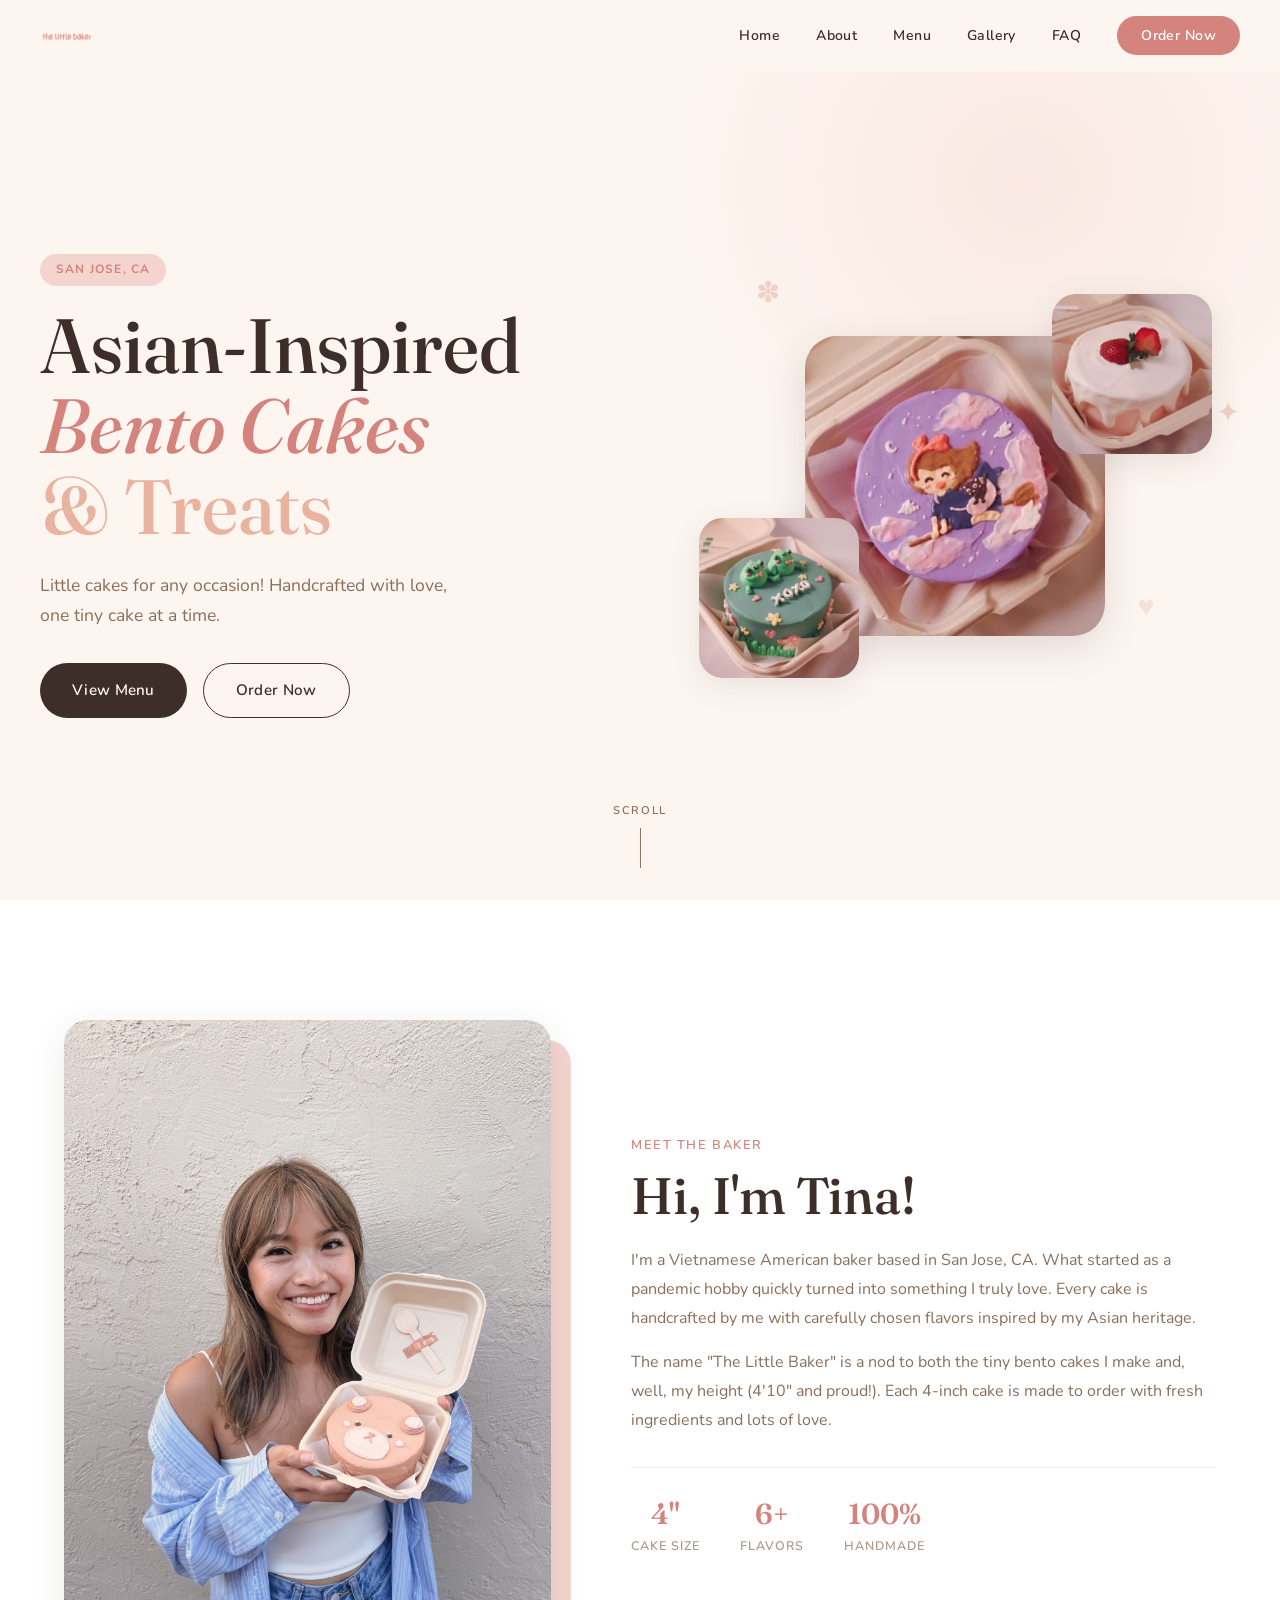
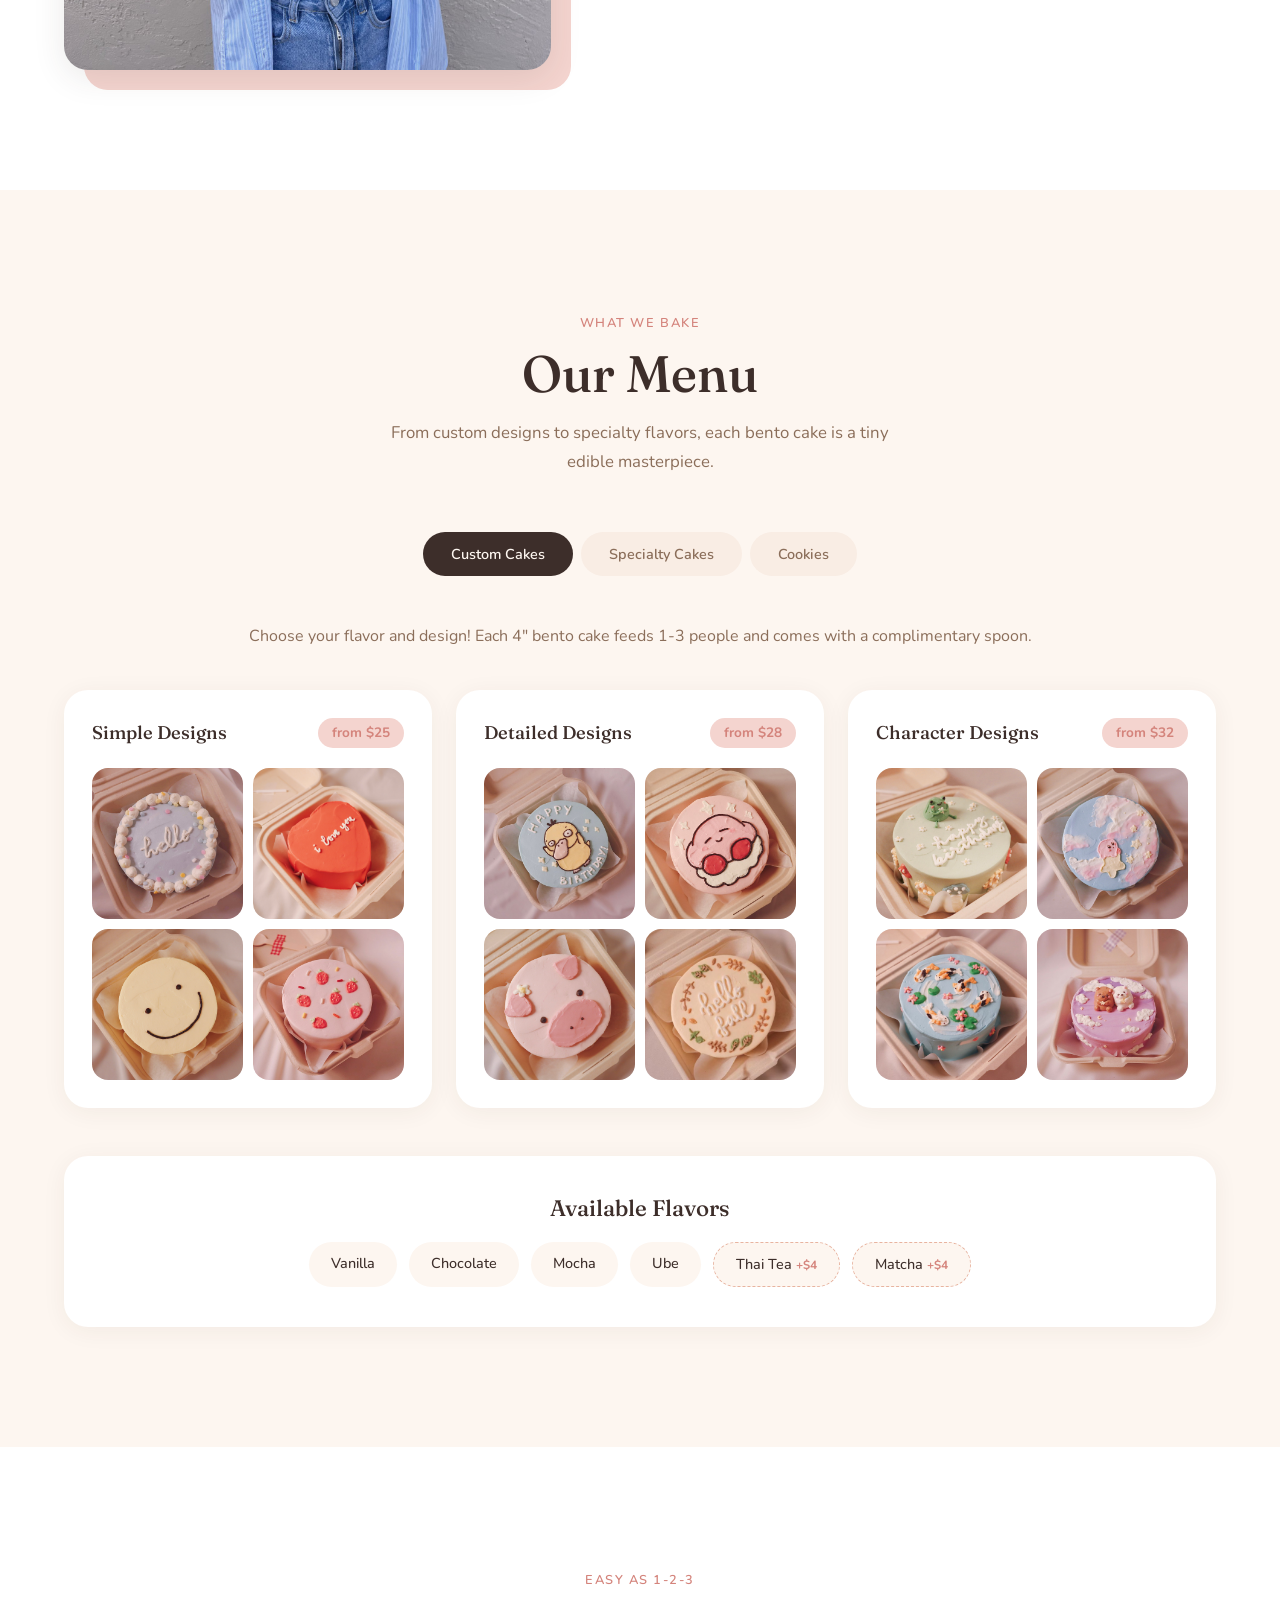
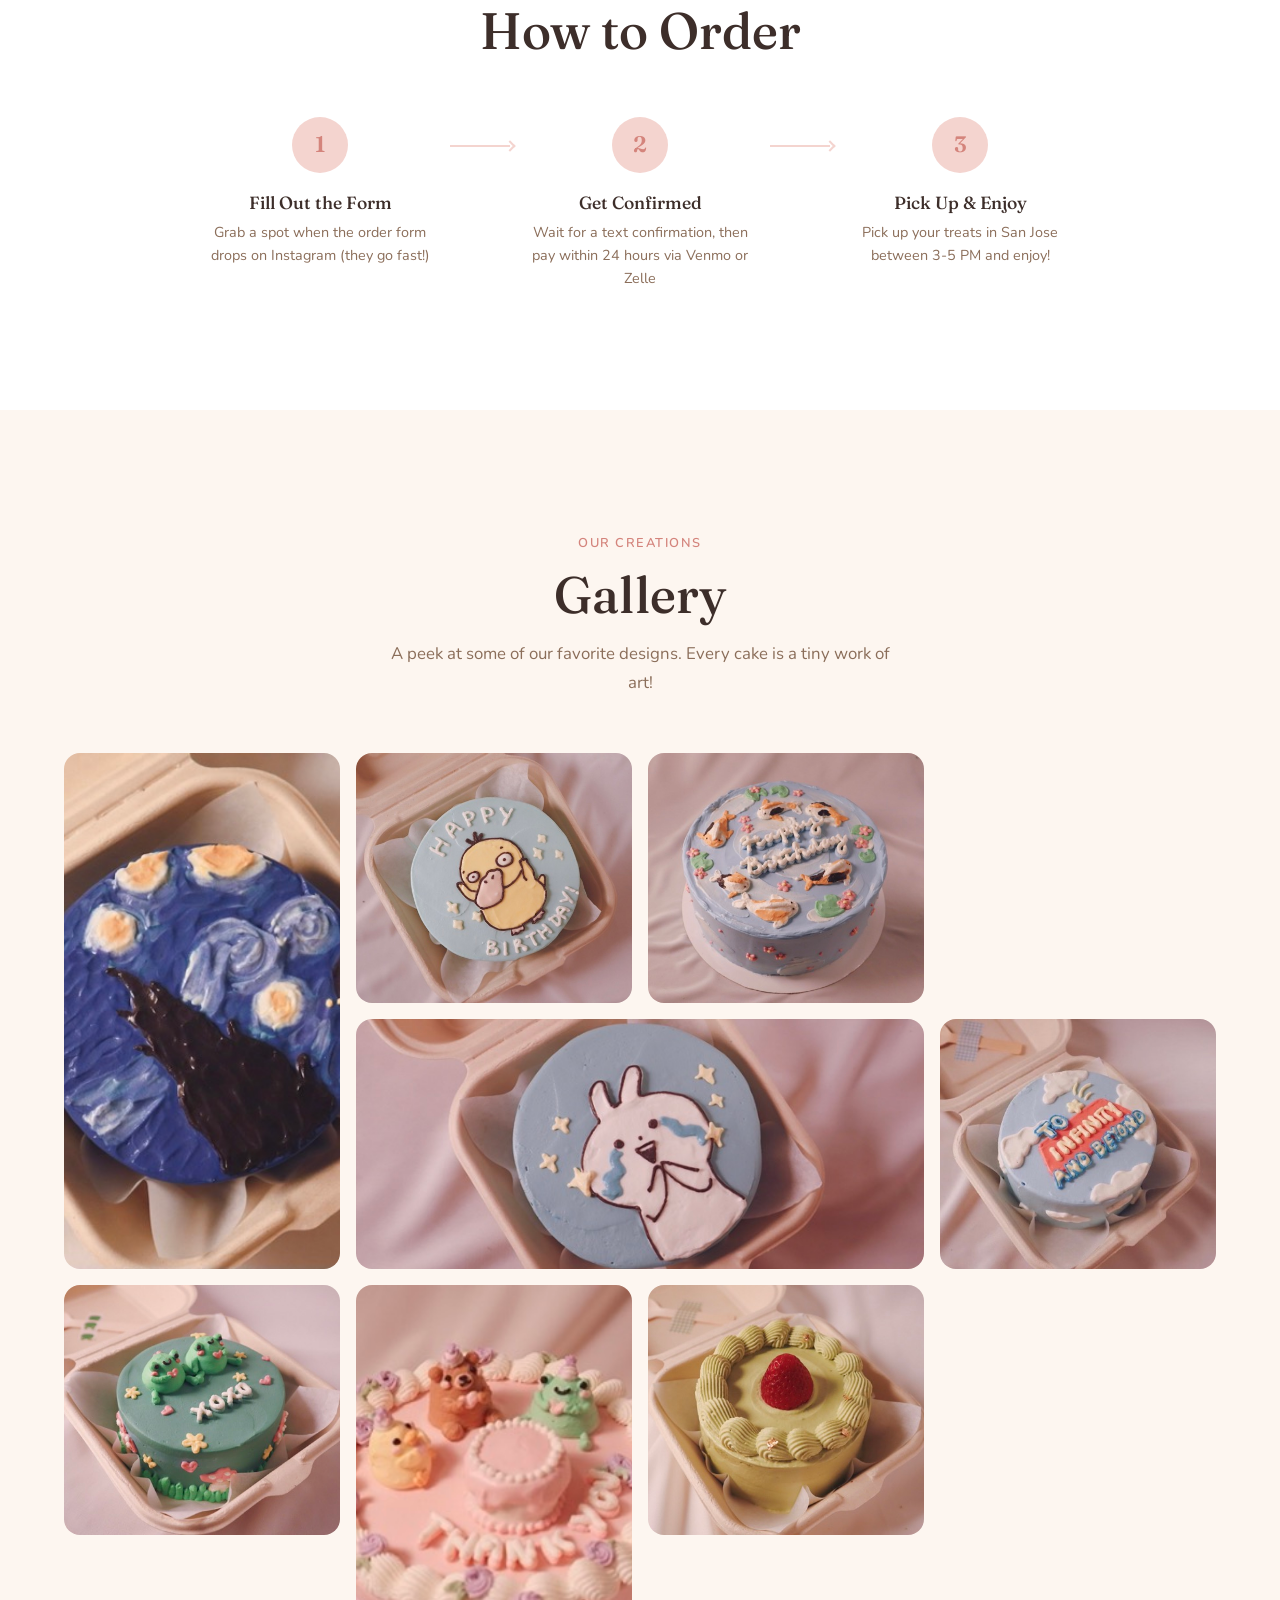
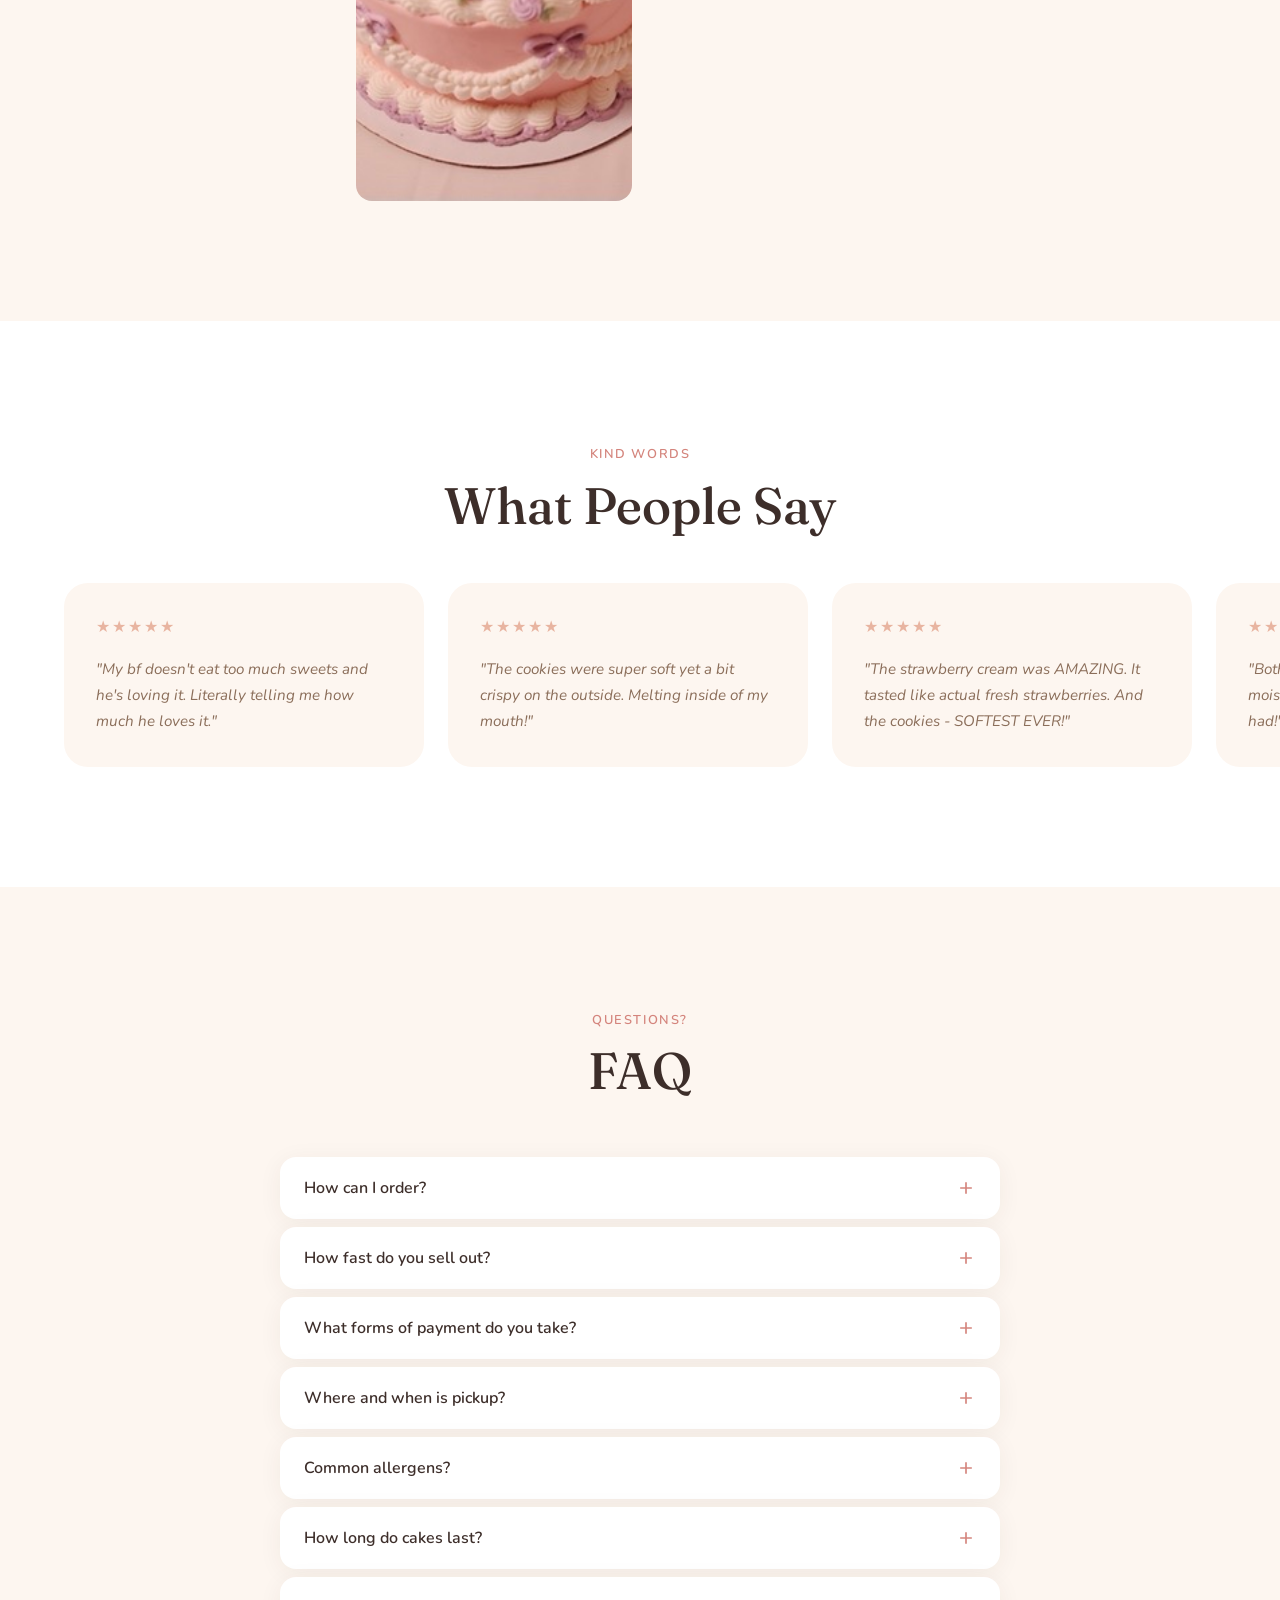
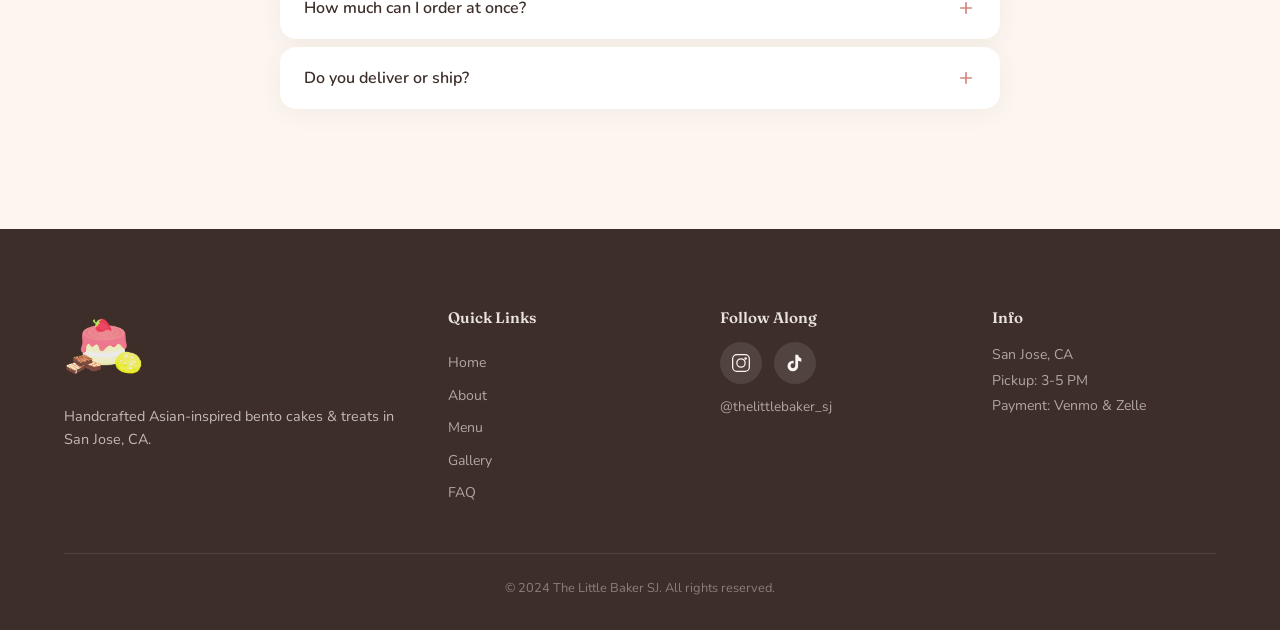
==== index.html @ b2dafca0 "Initial commit: redesigned The Little Baker SJ website Modern, cutesy landing page with Fraunces/Nun" ====
<!DOCTYPE html>
<html lang="en">
<head>
  <meta charset="UTF-8">
  <meta name="viewport" content="width=device-width, initial-scale=1.0">
  <title>The Little Baker SJ | Asian-Inspired Bento Cakes & Treats</title>
  <meta name="description" content="Handcrafted Asian-inspired bento cakes and cookies in San Jose, CA. Custom designs, specialty flavors, and baked goodies made with love.">
  <link rel="icon" type="image/png" href="images/cakeicon.png">
  <link rel="preconnect" href="https://fonts.googleapis.com">
  <link rel="preconnect" href="https://fonts.gstatic.com" crossorigin>
  <link href="https://fonts.googleapis.com/css2?family=Fraunces:ital,opsz,wght@0,9..144,300..900;1,9..144,300..900&family=Nunito:wght@300;400;500;600;700&display=swap" rel="stylesheet">
  <link rel="stylesheet" href="css/style.css">
</head>
<body>

  <!-- Navigation -->
  <nav class="navbar" id="navbar">
    <a href="#" class="nav-logo">
      <img src="images/logo_noSJ.png" alt="The Little Baker" class="logo-img">
    </a>
    <button class="nav-toggle" id="navToggle" aria-label="Toggle menu">
      <span></span>
      <span></span>
      <span></span>
    </button>
    <ul class="nav-links" id="navLinks">
      <li><a href="#home">Home</a></li>
      <li><a href="#about">About</a></li>
      <li><a href="#menu">Menu</a></li>
      <li><a href="#gallery">Gallery</a></li>
      <li><a href="#faq">FAQ</a></li>
      <li><a href="https://www.instagram.com/thelittlebaker_sj/" target="_blank" rel="noopener" class="nav-cta">Order Now</a></li>
    </ul>
  </nav>

  <!-- Hero Section -->
  <section class="hero" id="home">
    <div class="hero-content">
      <div class="hero-text">
        <span class="hero-badge">San Jose, CA</span>
        <h1>
          <span class="hero-line-1">Asian-Inspired</span>
          <span class="hero-line-2">Bento Cakes</span>
          <span class="hero-line-3">& Treats</span>
        </h1>
        <p class="hero-subtitle">Little cakes for any occasion! Handcrafted with love, one tiny cake at a time.</p>
        <div class="hero-actions">
          <a href="#menu" class="btn btn-primary">View Menu</a>
          <a href="https://www.instagram.com/thelittlebaker_sj/" target="_blank" rel="noopener" class="btn btn-outline">Order Now</a>
        </div>
      </div>
      <div class="hero-images">
        <div class="hero-img-main">
          <img src="images/menu/custom/kiki.jpeg" alt="Custom bento cake" loading="eager">
        </div>
        <div class="hero-img-float hero-img-float-1">
          <img src="images/menu/specialty/strawberriesandcream.jpeg" alt="Strawberries and cream cake" loading="eager">
        </div>
        <div class="hero-img-float hero-img-float-2">
          <img src="images/menu/custom/frogs.jpeg" alt="Custom frog cake" loading="eager">
        </div>
        <div class="hero-doodle hero-doodle-1">&#10045;</div>
        <div class="hero-doodle hero-doodle-2">&#9829;</div>
        <div class="hero-doodle hero-doodle-3">&#10022;</div>
      </div>
    </div>
    <div class="hero-scroll-hint">
      <span>scroll</span>
      <div class="scroll-line"></div>
    </div>
  </section>

  <!-- About Section -->
  <section class="about" id="about">
    <div class="container">
      <div class="about-grid">
        <div class="about-image reveal">
          <div class="about-image-frame">
            <img src="images/about_tina.png" alt="Tina, the little baker" loading="lazy">
          </div>
          <div class="about-image-accent"></div>
        </div>
        <div class="about-text reveal">
          <span class="section-tag">Meet the baker</span>
          <h2>Hi, I'm Tina!</h2>
          <p>I'm a Vietnamese American baker based in San Jose, CA. What started as a pandemic hobby quickly turned into something I truly love. Every cake is handcrafted by me with carefully chosen flavors inspired by my Asian heritage.</p>
          <p>The name "The Little Baker" is a nod to both the tiny bento cakes I make and, well, my height (4'10" and proud!). Each 4-inch cake is made to order with fresh ingredients and lots of love.</p>
          <div class="about-stats">
            <div class="stat">
              <span class="stat-number">4"</span>
              <span class="stat-label">Cake Size</span>
            </div>
            <div class="stat">
              <span class="stat-number">6+</span>
              <span class="stat-label">Flavors</span>
            </div>
            <div class="stat">
              <span class="stat-number">100%</span>
              <span class="stat-label">Handmade</span>
            </div>
          </div>
        </div>
      </div>
    </div>
  </section>

  <!-- Menu Section -->
  <section class="menu" id="menu">
    <div class="container">
      <div class="section-header reveal">
        <span class="section-tag">What we bake</span>
        <h2>Our Menu</h2>
        <p class="section-desc">From custom designs to specialty flavors, each bento cake is a tiny edible masterpiece.</p>
      </div>

      <!-- Category Tabs -->
      <div class="menu-tabs reveal">
        <button class="menu-tab active" data-tab="custom">Custom Cakes</button>
        <button class="menu-tab" data-tab="specialty">Specialty Cakes</button>
        <button class="menu-tab" data-tab="cookies">Cookies</button>
      </div>

      <!-- Custom Cakes -->
      <div class="menu-panel active" id="panel-custom">
        <div class="menu-intro reveal">
          <p>Choose your flavor and design! Each 4" bento cake feeds 1-3 people and comes with a complimentary spoon.</p>
        </div>
        <div class="custom-tiers">
          <div class="tier-card reveal">
            <div class="tier-header">
              <span class="tier-name">Simple Designs</span>
              <span class="tier-price">from $25</span>
            </div>
            <div class="tier-images">
              <img src="images/cakes/custom/tier1/sqhello.png" alt="Hello cake" loading="lazy">
              <img src="images/cakes/custom/tier1/sqlove.png" alt="Love cake" loading="lazy">
              <img src="images/cakes/custom/tier1/sqsmiley.png" alt="Smiley cake" loading="lazy">
              <img src="images/cakes/custom/tier1/sqstrawberries.png" alt="Strawberry cake" loading="lazy">
            </div>
          </div>
          <div class="tier-card reveal">
            <div class="tier-header">
              <span class="tier-name">Detailed Designs</span>
              <span class="tier-price">from $28</span>
            </div>
            <div class="tier-images">
              <img src="images/cakes/custom/tier3/sqducky.png" alt="Ducky birthday cake" loading="lazy">
              <img src="images/cakes/custom/tier3/sqkirby.png" alt="Kirby cake" loading="lazy">
              <img src="images/cakes/custom/tier3/sqpig.png" alt="Pig cake" loading="lazy">
              <img src="images/cakes/custom/tier3/sqfall.png" alt="Fall cake" loading="lazy">
            </div>
          </div>
          <div class="tier-card reveal">
            <div class="tier-header">
              <span class="tier-name">Character Designs</span>
              <span class="tier-price">from $32</span>
            </div>
            <div class="tier-images">
              <img src="images/cakes/custom/tier4/sqfrog.png" alt="Frog cake" loading="lazy">
              <img src="images/cakes/custom/tier4/sqkirby.png" alt="Kirby character cake" loading="lazy">
              <img src="images/cakes/custom/tier4/sqfish.png" alt="Fish cake" loading="lazy">
              <img src="images/cakes/custom/tier4/sqbears.png" alt="Bears cake" loading="lazy">
            </div>
          </div>
        </div>
        <div class="flavor-list reveal">
          <h3>Available Flavors</h3>
          <div class="flavors">
            <span class="flavor">Vanilla</span>
            <span class="flavor">Chocolate</span>
            <span class="flavor">Mocha</span>
            <span class="flavor">Ube</span>
            <span class="flavor flavor-premium">Thai Tea <small>+$4</small></span>
            <span class="flavor flavor-premium">Matcha <small>+$4</small></span>
          </div>
        </div>
      </div>

      <!-- Specialty Cakes -->
      <div class="menu-panel" id="panel-specialty">
        <div class="specialty-grid">
          <div class="specialty-card reveal">
            <div class="specialty-img">
              <img src="images/menu/specialty/strawberriesandcream.jpeg" alt="Strawberries and Cream" loading="lazy">
            </div>
            <div class="specialty-info">
              <h3>Strawberries & Cream</h3>
              <p>Vanilla chiffon, strawberry whipped cream frosting, fresh strawberry</p>
              <span class="specialty-price">$28</span>
            </div>
          </div>
          <div class="specialty-card reveal">
            <div class="specialty-img">
              <img src="images/menu/specialty/cookiesandcream.jpeg" alt="Cookies and Cream" loading="lazy">
            </div>
            <div class="specialty-info">
              <h3>Cookies & Cream</h3>
              <p>Chocolate chiffon, Oreo whipped cream frosting</p>
              <span class="specialty-price">$26</span>
            </div>
          </div>
          <div class="specialty-card reveal">
            <div class="specialty-img">
              <img src="images/menu/specialty/thaiteaboba.jpeg" alt="Thai Tea Boba" loading="lazy">
            </div>
            <div class="specialty-info">
              <h3>Thai Tea Boba</h3>
              <p>Thai tea chiffon, thai tea custard cream, brown sugar boba</p>
              <span class="specialty-price">$32</span>
            </div>
          </div>
          <div class="specialty-card reveal">
            <div class="specialty-img">
              <img src="images/menu/specialty/strawberrymatcha.jpeg" alt="Strawberry Matcha" loading="lazy">
            </div>
            <div class="specialty-info">
              <h3>Strawberry Matcha</h3>
              <p>Matcha chiffon, matcha cream, fresh strawberry slices, gold flakes</p>
              <span class="specialty-price">$30</span>
            </div>
          </div>
        </div>
      </div>

      <!-- Cookies -->
      <div class="menu-panel" id="panel-cookies">
        <div class="cookies-grid">
          <div class="cookie-card reveal">
            <div class="cookie-img">
              <img src="images/menu/cookies/matchacookies.jpeg" alt="Matcha White Chocolate Chip Cookies" loading="lazy">
            </div>
            <div class="cookie-info">
              <h3>Matcha White Chocolate Chip</h3>
              <div class="cookie-prices">
                <span>6 for $18</span>
                <span>12 for $34</span>
              </div>
            </div>
          </div>
          <div class="cookie-card reveal">
            <div class="cookie-img">
              <img src="images/menu/cookies/ubecookies.jpeg" alt="Ube Crinkle Cookies" loading="lazy">
            </div>
            <div class="cookie-info">
              <h3>Ube Crinkle</h3>
              <div class="cookie-prices">
                <span>6 for $18</span>
                <span>12 for $34</span>
              </div>
            </div>
          </div>
          <div class="cookie-card reveal">
            <div class="cookie-img">
              <img src="images/menu/cookies/froggycookies.jpeg" alt="Froggy Matcha Cookies" loading="lazy">
            </div>
            <div class="cookie-info">
              <h3>Froggy Matcha White Choc</h3>
              <div class="cookie-prices">
                <span>6 for $22</span>
                <span>12 for $42</span>
              </div>
            </div>
          </div>
        </div>
      </div>
    </div>
  </section>

  <!-- How to Order -->
  <section class="how-to-order">
    <div class="container">
      <div class="section-header reveal">
        <span class="section-tag">Easy as 1-2-3</span>
        <h2>How to Order</h2>
      </div>
      <div class="steps-grid">
        <div class="step reveal">
          <div class="step-number">1</div>
          <h3>Fill Out the Form</h3>
          <p>Grab a spot when the order form drops on Instagram (they go fast!)</p>
        </div>
        <div class="step-connector reveal"></div>
        <div class="step reveal">
          <div class="step-number">2</div>
          <h3>Get Confirmed</h3>
          <p>Wait for a text confirmation, then pay within 24 hours via Venmo or Zelle</p>
        </div>
        <div class="step-connector reveal"></div>
        <div class="step reveal">
          <div class="step-number">3</div>
          <h3>Pick Up & Enjoy</h3>
          <p>Pick up your treats in San Jose between 3-5 PM and enjoy!</p>
        </div>
      </div>
    </div>
  </section>

  <!-- Gallery Section -->
  <section class="gallery" id="gallery">
    <div class="container">
      <div class="section-header reveal">
        <span class="section-tag">Our creations</span>
        <h2>Gallery</h2>
        <p class="section-desc">A peek at some of our favorite designs. Every cake is a tiny work of art!</p>
      </div>
      <div class="gallery-grid">
        <div class="gallery-item gallery-item-tall reveal">
          <img src="images/menu/custom/starrynight.jpeg" alt="Starry Night cake" loading="lazy">
        </div>
        <div class="gallery-item reveal">
          <img src="images/menu/custom/duckybday.jpeg" alt="Ducky birthday cake" loading="lazy">
        </div>
        <div class="gallery-item reveal">
          <img src="images/menu/custom/fishbday.jpeg" alt="Fish birthday cake" loading="lazy">
        </div>
        <div class="gallery-item gallery-item-wide reveal">
          <img src="images/menu/custom/happytears.jpeg" alt="Happy tears cake" loading="lazy">
        </div>
        <div class="gallery-item reveal">
          <img src="images/menu/custom/toystory.jpeg" alt="Toy Story cake" loading="lazy">
        </div>
        <div class="gallery-item reveal">
          <img src="images/menu/custom/frogs.jpeg" alt="Frog cake" loading="lazy">
        </div>
        <div class="gallery-item gallery-item-tall reveal">
          <img src="images/menu/custom/minicake.jpeg" alt="Mini cake" loading="lazy">
        </div>
        <div class="gallery-item reveal">
          <img src="images/menu/specialty/strawberrymatcha.jpeg" alt="Strawberry matcha cake" loading="lazy">
        </div>
      </div>
    </div>
  </section>

  <!-- Reviews Section -->
  <section class="reviews">
    <div class="container">
      <div class="section-header reveal">
        <span class="section-tag">Kind words</span>
        <h2>What People Say</h2>
      </div>
      <div class="reviews-track" id="reviewsTrack">
        <div class="review-card">
          <div class="review-stars">&#9733;&#9733;&#9733;&#9733;&#9733;</div>
          <p>"My bf doesn't eat too much sweets and he's loving it. Literally telling me how much he loves it."</p>
        </div>
        <div class="review-card">
          <div class="review-stars">&#9733;&#9733;&#9733;&#9733;&#9733;</div>
          <p>"The cookies were super soft yet a bit crispy on the outside. Melting inside of my mouth!"</p>
        </div>
        <div class="review-card">
          <div class="review-stars">&#9733;&#9733;&#9733;&#9733;&#9733;</div>
          <p>"The strawberry cream was AMAZING. It tasted like actual fresh strawberries. And the cookies - SOFTEST EVER!"</p>
        </div>
        <div class="review-card">
          <div class="review-stars">&#9733;&#9733;&#9733;&#9733;&#9733;</div>
          <p>"Both cakes were absolute perfection! So moist and delicious! Best carrot cake I've had!"</p>
        </div>
        <div class="review-card">
          <div class="review-stars">&#9733;&#9733;&#9733;&#9733;&#9733;</div>
          <p>"Sooo good! I usually don't like cake but this is one of the best cakes we've tasted!"</p>
        </div>
      </div>
    </div>
  </section>

  <!-- FAQ Section -->
  <section class="faq" id="faq">
    <div class="container">
      <div class="section-header reveal">
        <span class="section-tag">Questions?</span>
        <h2>FAQ</h2>
      </div>
      <div class="faq-grid">
        <div class="faq-item reveal">
          <button class="faq-question" aria-expanded="false">
            <span>How can I order?</span>
            <svg class="faq-icon" viewBox="0 0 24 24" fill="none" stroke="currentColor" stroke-width="2"><line x1="12" y1="5" x2="12" y2="19"/><line x1="5" y1="12" x2="19" y2="12"/></svg>
          </button>
          <div class="faq-answer">
            <p>Order forms are released on my Instagram bio every 2 weeks! For big orders (5+ bento cakes, 6" or 9" cakes), DM me on Instagram.</p>
          </div>
        </div>
        <div class="faq-item reveal">
          <button class="faq-question" aria-expanded="false">
            <span>How fast do you sell out?</span>
            <svg class="faq-icon" viewBox="0 0 24 24" fill="none" stroke="currentColor" stroke-width="2"><line x1="12" y1="5" x2="12" y2="19"/><line x1="5" y1="12" x2="19" y2="12"/></svg>
          </button>
          <div class="faq-answer">
            <p>Usually within 5 minutes or less! Demand is high, so set your reminders.</p>
          </div>
        </div>
        <div class="faq-item reveal">
          <button class="faq-question" aria-expanded="false">
            <span>What forms of payment do you take?</span>
            <svg class="faq-icon" viewBox="0 0 24 24" fill="none" stroke="currentColor" stroke-width="2"><line x1="12" y1="5" x2="12" y2="19"/><line x1="5" y1="12" x2="19" y2="12"/></svg>
          </button>
          <div class="faq-answer">
            <p>Venmo and Zelle are accepted. Payment must be made within 24 hours of receiving your invoice.</p>
          </div>
        </div>
        <div class="faq-item reveal">
          <button class="faq-question" aria-expanded="false">
            <span>Where and when is pickup?</span>
            <svg class="faq-icon" viewBox="0 0 24 24" fill="none" stroke="currentColor" stroke-width="2"><line x1="12" y1="5" x2="12" y2="19"/><line x1="5" y1="12" x2="19" y2="12"/></svg>
          </button>
          <div class="faq-answer">
            <p>San Jose, CA between 3-5 PM. Late fee is $10 per 20 minutes, but you can change your pickup time if you ask at least 2 hours ahead!</p>
          </div>
        </div>
        <div class="faq-item reveal">
          <button class="faq-question" aria-expanded="false">
            <span>Common allergens?</span>
            <svg class="faq-icon" viewBox="0 0 24 24" fill="none" stroke="currentColor" stroke-width="2"><line x1="12" y1="5" x2="12" y2="19"/><line x1="5" y1="12" x2="19" y2="12"/></svg>
          </button>
          <div class="faq-answer">
            <p>Wheat, dairy, and eggs. No nuts!</p>
          </div>
        </div>
        <div class="faq-item reveal">
          <button class="faq-question" aria-expanded="false">
            <span>How long do cakes last?</span>
            <svg class="faq-icon" viewBox="0 0 24 24" fill="none" stroke="currentColor" stroke-width="2"><line x1="12" y1="5" x2="12" y2="19"/><line x1="5" y1="12" x2="19" y2="12"/></svg>
          </button>
          <div class="faq-answer">
            <p>Up to 5 days stored in original packaging in the fridge.</p>
          </div>
        </div>
        <div class="faq-item reveal">
          <button class="faq-question" aria-expanded="false">
            <span>How much can I order at once?</span>
            <svg class="faq-icon" viewBox="0 0 24 24" fill="none" stroke="currentColor" stroke-width="2"><line x1="12" y1="5" x2="12" y2="19"/><line x1="5" y1="12" x2="19" y2="12"/></svg>
          </button>
          <div class="faq-answer">
            <p>2 bento cakes and 12 cookies per order form. For bigger orders, DM on Instagram 3-4 weeks in advance.</p>
          </div>
        </div>
        <div class="faq-item reveal">
          <button class="faq-question" aria-expanded="false">
            <span>Do you deliver or ship?</span>
            <svg class="faq-icon" viewBox="0 0 24 24" fill="none" stroke="currentColor" stroke-width="2"><line x1="12" y1="5" x2="12" y2="19"/><line x1="5" y1="12" x2="19" y2="12"/></svg>
          </button>
          <div class="faq-answer">
            <p>Pickup only for now! The cakes are too delicate to ship, but delivery is a future goal.</p>
          </div>
        </div>
      </div>
    </div>
  </section>

  <!-- Footer -->
  <footer class="footer">
    <div class="container">
      <div class="footer-grid">
        <div class="footer-brand">
          <img src="images/logo2.png" alt="The Little Baker SJ" class="footer-logo">
          <p>Handcrafted Asian-inspired bento cakes & treats in San Jose, CA.</p>
        </div>
        <div class="footer-links">
          <h4>Quick Links</h4>
          <a href="#home">Home</a>
          <a href="#about">About</a>
          <a href="#menu">Menu</a>
          <a href="#gallery">Gallery</a>
          <a href="#faq">FAQ</a>
        </div>
        <div class="footer-social">
          <h4>Follow Along</h4>
          <div class="social-links">
            <a href="https://www.instagram.com/thelittlebaker_sj/" target="_blank" rel="noopener" aria-label="Instagram">
              <svg viewBox="0 0 24 24" fill="none" stroke="currentColor" stroke-width="1.5" stroke-linecap="round" stroke-linejoin="round"><rect x="2" y="2" width="20" height="20" rx="5"/><circle cx="12" cy="12" r="5"/><circle cx="17.5" cy="6.5" r="1.5" fill="currentColor" stroke="none"/></svg>
            </a>
            <a href="https://www.tiktok.com/@thelittlebaker_sj" target="_blank" rel="noopener" aria-label="TikTok">
              <svg viewBox="0 0 24 24" fill="currentColor"><path d="M19.59 6.69a4.83 4.83 0 0 1-3.77-4.25V2h-3.45v13.67a2.89 2.89 0 0 1-2.88 2.5 2.89 2.89 0 0 1 0-5.78 2.92 2.92 0 0 1 .88.13V9.4a6.84 6.84 0 0 0-1-.05A6.33 6.33 0 0 0 3 15.57 6.33 6.33 0 0 0 9.37 22a6.33 6.33 0 0 0 6.37-6.22V9.4a8.16 8.16 0 0 0 3.85.96V7.04a4.85 4.85 0 0 1-.59-.05l.59-.3z"/></svg>
            </a>
          </div>
          <p class="footer-handle">@thelittlebaker_sj</p>
        </div>
        <div class="footer-info">
          <h4>Info</h4>
          <p>San Jose, CA</p>
          <p>Pickup: 3-5 PM</p>
          <p>Payment: Venmo & Zelle</p>
        </div>
      </div>
      <div class="footer-bottom">
        <p>&copy; 2024 The Little Baker SJ. All rights reserved.</p>
      </div>
    </div>
  </footer>

  <script src="js/main.js"></script>
</body>
</html>
---- css/style.css ----
/* ============================================
   THE LITTLE BAKER SJ — Soft Patisserie Theme
   ============================================ */

:root {
  --cream: #FDF6F0;
  --cream-dark: #F9EDE4;
  --rose: #D4847C;
  --rose-light: #F4D4CF;
  --rose-hover: #C06E66;
  --peach: #E8B4A0;
  --brown: #8B6E5A;
  --brown-dark: #3D2E2A;
  --coral: #E07B6B;
  --sage: #A8B5A0;
  --lavender: #C4B1D4;
  --white: #FFFFFF;

  --font-display: 'Fraunces', serif;
  --font-body: 'Nunito', sans-serif;

  --nav-height: 72px;
  --radius-sm: 8px;
  --radius-md: 16px;
  --radius-lg: 24px;
  --radius-xl: 32px;
  --radius-round: 50%;

  --shadow-soft: 0 4px 24px rgba(61, 46, 42, 0.06);
  --shadow-medium: 0 8px 32px rgba(61, 46, 42, 0.1);
  --shadow-lift: 0 12px 40px rgba(61, 46, 42, 0.14);

  --ease-out: cubic-bezier(0.22, 1, 0.36, 1);
  --ease-bounce: cubic-bezier(0.34, 1.56, 0.64, 1);
}

/* ---- Reset & Base ---- */
*,
*::before,
*::after {
  margin: 0;
  padding: 0;
  box-sizing: border-box;
}

html {
  scroll-behavior: smooth;
  scroll-padding-top: var(--nav-height);
}

body {
  font-family: var(--font-body);
  font-weight: 400;
  color: var(--brown-dark);
  background-color: var(--cream);
  line-height: 1.6;
  overflow-x: hidden;
  -webkit-font-smoothing: antialiased;
}

img {
  max-width: 100%;
  height: auto;
  display: block;
}

a {
  text-decoration: none;
  color: inherit;
}

button {
  border: none;
  background: none;
  cursor: pointer;
  font-family: inherit;
  color: inherit;
}

.container {
  max-width: 1200px;
  margin: 0 auto;
  padding: 0 24px;
}

/* ---- Typography ---- */
h1, h2, h3, h4 {
  font-family: var(--font-display);
  font-weight: 500;
  line-height: 1.15;
}

h2 {
  font-size: clamp(2rem, 5vw, 3.2rem);
  color: var(--brown-dark);
  margin-bottom: 0.3em;
}

h3 {
  font-size: clamp(1.1rem, 2.5vw, 1.4rem);
}

.section-tag {
  display: inline-block;
  font-family: var(--font-body);
  font-size: 0.8rem;
  font-weight: 600;
  text-transform: uppercase;
  letter-spacing: 0.12em;
  color: var(--rose);
  margin-bottom: 12px;
}

.section-header {
  text-align: center;
  margin-bottom: 56px;
}

.section-desc {
  font-size: 1.05rem;
  color: var(--brown);
  max-width: 500px;
  margin: 8px auto 0;
  line-height: 1.7;
}

/* ---- Reveal Animations ---- */
.reveal {
  opacity: 0;
  transform: translateY(30px);
  transition: opacity 0.7s var(--ease-out), transform 0.7s var(--ease-out);
}

.reveal.visible {
  opacity: 1;
  transform: translateY(0);
}

/* ---- Buttons ---- */
.btn {
  display: inline-flex;
  align-items: center;
  justify-content: center;
  padding: 14px 32px;
  border-radius: 100px;
  font-family: var(--font-body);
  font-weight: 600;
  font-size: 0.95rem;
  letter-spacing: 0.02em;
  transition: all 0.35s var(--ease-out);
  position: relative;
  overflow: hidden;
}

.btn-primary {
  background: var(--brown-dark);
  color: var(--cream);
}

.btn-primary:hover {
  background: var(--rose);
  transform: translateY(-2px);
  box-shadow: var(--shadow-medium);
}

.btn-outline {
  background: transparent;
  color: var(--brown-dark);
  border: 1.5px solid var(--brown-dark);
}

.btn-outline:hover {
  background: var(--brown-dark);
  color: var(--cream);
  transform: translateY(-2px);
  box-shadow: var(--shadow-medium);
}

/* ============================================
   NAVBAR
   ============================================ */
.navbar {
  position: fixed;
  top: 0;
  left: 0;
  right: 0;
  height: var(--nav-height);
  display: flex;
  align-items: center;
  justify-content: space-between;
  padding: 0 40px;
  z-index: 1000;
  background: rgba(253, 246, 240, 0.85);
  backdrop-filter: blur(16px);
  -webkit-backdrop-filter: blur(16px);
  transition: box-shadow 0.3s ease, background 0.3s ease;
}

.navbar.scrolled {
  box-shadow: 0 1px 12px rgba(61, 46, 42, 0.08);
}

.nav-logo {
  display: flex;
  align-items: center;
}

.logo-img {
  height: 40px;
  width: auto;
}

.nav-links {
  display: flex;
  align-items: center;
  gap: 36px;
  list-style: none;
}

.nav-links a {
  font-size: 0.88rem;
  font-weight: 600;
  letter-spacing: 0.03em;
  color: var(--brown-dark);
  position: relative;
  transition: color 0.3s ease;
}

.nav-links a:not(.nav-cta)::after {
  content: '';
  position: absolute;
  bottom: -4px;
  left: 0;
  width: 0;
  height: 2px;
  background: var(--rose);
  border-radius: 2px;
  transition: width 0.3s var(--ease-out);
}

.nav-links a:not(.nav-cta):hover::after {
  width: 100%;
}

.nav-links a:hover {
  color: var(--rose);
}

.nav-cta {
  background: var(--rose);
  color: var(--white) !important;
  padding: 10px 24px;
  border-radius: 100px;
  font-size: 0.85rem;
  transition: background 0.3s ease, transform 0.3s ease !important;
}

.nav-cta::after {
  display: none !important;
}

.nav-cta:hover {
  background: var(--rose-hover) !important;
  color: var(--white) !important;
  transform: translateY(-1px);
}

/* Mobile Toggle */
.nav-toggle {
  display: none;
  flex-direction: column;
  gap: 5px;
  padding: 8px;
  z-index: 1001;
}

.nav-toggle span {
  width: 24px;
  height: 2px;
  background: var(--brown-dark);
  border-radius: 2px;
  transition: all 0.3s ease;
}

.nav-toggle.active span:nth-child(1) {
  transform: rotate(45deg) translate(5px, 5px);
}

.nav-toggle.active span:nth-child(2) {
  opacity: 0;
}

.nav-toggle.active span:nth-child(3) {
  transform: rotate(-45deg) translate(5px, -5px);
}

/* ============================================
   HERO
   ============================================ */
.hero {
  min-height: 100vh;
  display: flex;
  flex-direction: column;
  justify-content: center;
  padding: calc(var(--nav-height) + 40px) 40px 40px;
  position: relative;
  overflow: hidden;
}

.hero::before {
  content: '';
  position: absolute;
  top: -20%;
  right: -10%;
  width: 60%;
  height: 80%;
  background: radial-gradient(ellipse, var(--rose-light) 0%, transparent 70%);
  opacity: 0.4;
  pointer-events: none;
}

.hero-content {
  max-width: 1200px;
  margin: 0 auto;
  width: 100%;
  display: grid;
  grid-template-columns: 1fr 1fr;
  gap: 60px;
  align-items: center;
}

.hero-badge {
  display: inline-block;
  background: var(--rose-light);
  color: var(--rose);
  font-size: 0.75rem;
  font-weight: 700;
  letter-spacing: 0.1em;
  text-transform: uppercase;
  padding: 6px 16px;
  border-radius: 100px;
  margin-bottom: 20px;
  animation: fadeSlideUp 0.6s var(--ease-out) 0.2s both;
}

h1 {
  font-size: clamp(2.8rem, 6vw, 4.8rem);
  line-height: 1.05;
  margin-bottom: 24px;
}

.hero-line-1 {
  display: block;
  color: var(--brown-dark);
  animation: fadeSlideUp 0.7s var(--ease-out) 0.3s both;
}

.hero-line-2 {
  display: block;
  color: var(--rose);
  font-style: italic;
  animation: fadeSlideUp 0.7s var(--ease-out) 0.45s both;
}

.hero-line-3 {
  display: block;
  color: var(--peach);
  animation: fadeSlideUp 0.7s var(--ease-out) 0.6s both;
}

.hero-subtitle {
  font-size: 1.1rem;
  color: var(--brown);
  max-width: 420px;
  line-height: 1.7;
  margin-bottom: 32px;
  animation: fadeSlideUp 0.7s var(--ease-out) 0.7s both;
}

.hero-actions {
  display: flex;
  gap: 16px;
  animation: fadeSlideUp 0.7s var(--ease-out) 0.85s both;
}

/* Hero Images */
.hero-images {
  position: relative;
  height: 480px;
  animation: fadeIn 1s var(--ease-out) 0.5s both;
}

.hero-img-main {
  position: absolute;
  top: 50%;
  left: 50%;
  transform: translate(-50%, -50%);
  width: 300px;
  height: 300px;
  border-radius: var(--radius-xl);
  overflow: hidden;
  box-shadow: var(--shadow-lift);
  z-index: 2;
}

.hero-img-main img {
  width: 100%;
  height: 100%;
  object-fit: cover;
}

.hero-img-float {
  position: absolute;
  width: 160px;
  height: 160px;
  border-radius: var(--radius-lg);
  overflow: hidden;
  box-shadow: var(--shadow-medium);
  z-index: 3;
}

.hero-img-float img {
  width: 100%;
  height: 100%;
  object-fit: cover;
}

.hero-img-float-1 {
  top: 10%;
  right: 5%;
  animation: float 6s ease-in-out infinite;
}

.hero-img-float-2 {
  bottom: 10%;
  left: 5%;
  animation: float 6s ease-in-out 1.5s infinite;
}

.hero-doodle {
  position: absolute;
  font-size: 1.8rem;
  opacity: 0.3;
  color: var(--rose);
  z-index: 1;
  pointer-events: none;
}

.hero-doodle-1 {
  top: 5%;
  left: 15%;
  animation: spin 12s linear infinite;
}

.hero-doodle-2 {
  bottom: 20%;
  right: 15%;
  animation: float 4s ease-in-out infinite;
  color: var(--peach);
}

.hero-doodle-3 {
  top: 30%;
  right: 0;
  animation: spin 8s linear infinite reverse;
}

.hero-scroll-hint {
  position: absolute;
  bottom: 32px;
  left: 50%;
  transform: translateX(-50%);
  display: flex;
  flex-direction: column;
  align-items: center;
  gap: 8px;
  opacity: 0.5;
  animation: fadeIn 1s var(--ease-out) 1.5s both;
}

.hero-scroll-hint span {
  font-size: 0.7rem;
  font-weight: 600;
  letter-spacing: 0.15em;
  text-transform: uppercase;
  color: var(--brown);
}

.scroll-line {
  width: 1px;
  height: 40px;
  background: var(--brown);
  animation: scrollPulse 2s ease-in-out infinite;
  transform-origin: top;
}

/* ============================================
   ABOUT
   ============================================ */
.about {
  padding: 120px 0;
  background: var(--white);
}

.about-grid {
  display: grid;
  grid-template-columns: 1fr 1.2fr;
  gap: 80px;
  align-items: center;
}

.about-image {
  position: relative;
}

.about-image-frame {
  border-radius: var(--radius-lg);
  overflow: hidden;
  position: relative;
  z-index: 2;
  box-shadow: var(--shadow-medium);
}

.about-image-frame img {
  width: 100%;
  height: auto;
  display: block;
}

.about-image-accent {
  position: absolute;
  top: 20px;
  left: 20px;
  right: -20px;
  bottom: -20px;
  background: var(--rose-light);
  border-radius: var(--radius-lg);
  z-index: 1;
}

.about-text h2 {
  margin-bottom: 20px;
}

.about-text p {
  font-size: 1rem;
  color: var(--brown);
  margin-bottom: 16px;
  line-height: 1.8;
}

.about-stats {
  display: flex;
  gap: 40px;
  margin-top: 32px;
  padding-top: 32px;
  border-top: 1px solid var(--cream-dark);
}

.stat {
  text-align: center;
}

.stat-number {
  display: block;
  font-family: var(--font-display);
  font-size: 1.8rem;
  font-weight: 600;
  color: var(--rose);
  line-height: 1;
  margin-bottom: 4px;
}

.stat-label {
  font-size: 0.78rem;
  font-weight: 600;
  text-transform: uppercase;
  letter-spacing: 0.08em;
  color: var(--brown);
  opacity: 0.7;
}

/* ============================================
   MENU
   ============================================ */
.menu {
  padding: 120px 0;
}

.menu-tabs {
  display: flex;
  justify-content: center;
  gap: 8px;
  margin-bottom: 48px;
}

.menu-tab {
  padding: 12px 28px;
  border-radius: 100px;
  font-size: 0.9rem;
  font-weight: 600;
  color: var(--brown);
  background: var(--cream-dark);
  transition: all 0.3s var(--ease-out);
}

.menu-tab:hover {
  background: var(--rose-light);
  color: var(--rose);
}

.menu-tab.active {
  background: var(--brown-dark);
  color: var(--cream);
}

.menu-panel {
  display: none;
}

.menu-panel.active {
  display: block;
  animation: fadeIn 0.4s var(--ease-out);
}

/* Custom Tiers */
.menu-intro {
  text-align: center;
  margin-bottom: 40px;
}

.menu-intro p {
  color: var(--brown);
  font-size: 1rem;
}

.custom-tiers {
  display: grid;
  grid-template-columns: repeat(3, 1fr);
  gap: 24px;
  margin-bottom: 48px;
}

.tier-card {
  background: var(--white);
  border-radius: var(--radius-lg);
  padding: 28px;
  box-shadow: var(--shadow-soft);
  transition: transform 0.35s var(--ease-out), box-shadow 0.35s var(--ease-out);
}

.tier-card:hover {
  transform: translateY(-4px);
  box-shadow: var(--shadow-lift);
}

.tier-header {
  display: flex;
  justify-content: space-between;
  align-items: center;
  margin-bottom: 20px;
}

.tier-name {
  font-family: var(--font-display);
  font-size: 1.15rem;
  font-weight: 500;
}

.tier-price {
  font-size: 0.85rem;
  font-weight: 700;
  color: var(--rose);
  background: var(--rose-light);
  padding: 4px 14px;
  border-radius: 100px;
}

.tier-images {
  display: grid;
  grid-template-columns: 1fr 1fr;
  gap: 10px;
}

.tier-images img {
  width: 100%;
  aspect-ratio: 1;
  object-fit: cover;
  border-radius: var(--radius-md);
  transition: transform 0.3s var(--ease-out);
}

.tier-images img:hover {
  transform: scale(1.05);
}

/* Flavors */
.flavor-list {
  text-align: center;
  padding: 40px;
  background: var(--white);
  border-radius: var(--radius-lg);
  box-shadow: var(--shadow-soft);
}

.flavor-list h3 {
  font-family: var(--font-display);
  margin-bottom: 20px;
  color: var(--brown-dark);
}

.flavors {
  display: flex;
  flex-wrap: wrap;
  justify-content: center;
  gap: 12px;
}

.flavor {
  background: var(--cream);
  padding: 10px 22px;
  border-radius: 100px;
  font-size: 0.9rem;
  font-weight: 500;
  color: var(--brown-dark);
  transition: all 0.3s ease;
}

.flavor:hover {
  background: var(--rose-light);
  color: var(--rose);
}

.flavor-premium {
  border: 1.5px dashed var(--peach);
}

.flavor-premium small {
  color: var(--rose);
  font-weight: 700;
}

/* Specialty Cakes */
.specialty-grid {
  display: grid;
  grid-template-columns: repeat(2, 1fr);
  gap: 24px;
}

.specialty-card {
  display: flex;
  background: var(--white);
  border-radius: var(--radius-lg);
  overflow: hidden;
  box-shadow: var(--shadow-soft);
  transition: transform 0.35s var(--ease-out), box-shadow 0.35s var(--ease-out);
}

.specialty-card:hover {
  transform: translateY(-4px);
  box-shadow: var(--shadow-lift);
}

.specialty-img {
  width: 45%;
  min-height: 200px;
  flex-shrink: 0;
}

.specialty-img img {
  width: 100%;
  height: 100%;
  object-fit: cover;
}

.specialty-info {
  padding: 28px;
  display: flex;
  flex-direction: column;
  justify-content: center;
}

.specialty-info h3 {
  margin-bottom: 8px;
  color: var(--brown-dark);
}

.specialty-info p {
  font-size: 0.88rem;
  color: var(--brown);
  line-height: 1.6;
  margin-bottom: 12px;
}

.specialty-price {
  font-family: var(--font-display);
  font-size: 1.3rem;
  font-weight: 600;
  color: var(--rose);
}

/* Cookies */
.cookies-grid {
  display: grid;
  grid-template-columns: repeat(3, 1fr);
  gap: 24px;
}

.cookie-card {
  background: var(--white);
  border-radius: var(--radius-lg);
  overflow: hidden;
  box-shadow: var(--shadow-soft);
  transition: transform 0.35s var(--ease-out), box-shadow 0.35s var(--ease-out);
}

.cookie-card:hover {
  transform: translateY(-4px);
  box-shadow: var(--shadow-lift);
}

.cookie-img {
  aspect-ratio: 4/3;
  overflow: hidden;
}

.cookie-img img {
  width: 100%;
  height: 100%;
  object-fit: cover;
  transition: transform 0.5s var(--ease-out);
}

.cookie-card:hover .cookie-img img {
  transform: scale(1.06);
}

.cookie-info {
  padding: 24px;
}

.cookie-info h3 {
  margin-bottom: 12px;
  font-size: 1.1rem;
}

.cookie-prices {
  display: flex;
  gap: 16px;
}

.cookie-prices span {
  font-size: 0.85rem;
  font-weight: 600;
  color: var(--rose);
  background: var(--rose-light);
  padding: 6px 14px;
  border-radius: 100px;
}

/* ============================================
   HOW TO ORDER
   ============================================ */
.how-to-order {
  padding: 120px 0;
  background: var(--white);
}

.steps-grid {
  display: flex;
  align-items: flex-start;
  justify-content: center;
  gap: 0;
  max-width: 900px;
  margin: 0 auto;
}

.step {
  flex: 1;
  text-align: center;
  padding: 0 20px;
}

.step-number {
  width: 56px;
  height: 56px;
  border-radius: var(--radius-round);
  background: var(--rose-light);
  color: var(--rose);
  font-family: var(--font-display);
  font-size: 1.4rem;
  font-weight: 600;
  display: flex;
  align-items: center;
  justify-content: center;
  margin: 0 auto 20px;
  transition: all 0.3s ease;
}

.step:hover .step-number {
  background: var(--rose);
  color: var(--white);
  transform: scale(1.1);
}

.step h3 {
  font-size: 1.1rem;
  margin-bottom: 8px;
  color: var(--brown-dark);
}

.step p {
  font-size: 0.9rem;
  color: var(--brown);
  line-height: 1.6;
}

.step-connector {
  width: 60px;
  height: 2px;
  background: var(--rose-light);
  margin-top: 28px;
  flex-shrink: 0;
  position: relative;
}

.step-connector::after {
  content: '';
  position: absolute;
  right: -4px;
  top: -3px;
  width: 8px;
  height: 8px;
  border-right: 2px solid var(--rose-light);
  border-top: 2px solid var(--rose-light);
  transform: rotate(45deg);
}

/* ============================================
   GALLERY
   ============================================ */
.gallery {
  padding: 120px 0;
}

.gallery-grid {
  display: grid;
  grid-template-columns: repeat(4, 1fr);
  grid-auto-rows: 250px;
  gap: 16px;
}

.gallery-item {
  border-radius: var(--radius-md);
  overflow: hidden;
  position: relative;
}

.gallery-item img {
  width: 100%;
  height: 100%;
  object-fit: cover;
  transition: transform 0.6s var(--ease-out);
}

.gallery-item:hover img {
  transform: scale(1.08);
}

.gallery-item::after {
  content: '';
  position: absolute;
  inset: 0;
  background: linear-gradient(to top, rgba(61, 46, 42, 0.15) 0%, transparent 50%);
  opacity: 0;
  transition: opacity 0.3s ease;
}

.gallery-item:hover::after {
  opacity: 1;
}

.gallery-item-tall {
  grid-row: span 2;
}

.gallery-item-wide {
  grid-column: span 2;
}

/* ============================================
   REVIEWS
   ============================================ */
.reviews {
  padding: 120px 0;
  background: var(--white);
  overflow: hidden;
}

.reviews .section-header {
  margin-bottom: 48px;
}

.reviews-track {
  display: flex;
  gap: 24px;
  animation: marquee 35s linear infinite;
  width: max-content;
}

.reviews-track:hover {
  animation-play-state: paused;
}

.review-card {
  flex-shrink: 0;
  width: 360px;
  background: var(--cream);
  padding: 32px;
  border-radius: var(--radius-lg);
  position: relative;
}

.review-stars {
  color: var(--peach);
  font-size: 1rem;
  letter-spacing: 2px;
  margin-bottom: 16px;
}

.review-card p {
  font-size: 0.95rem;
  color: var(--brown);
  line-height: 1.7;
  font-style: italic;
}

/* ============================================
   FAQ
   ============================================ */
.faq {
  padding: 120px 0;
}

.faq-grid {
  max-width: 720px;
  margin: 0 auto;
  display: flex;
  flex-direction: column;
  gap: 8px;
}

.faq-item {
  background: var(--white);
  border-radius: var(--radius-md);
  overflow: hidden;
  box-shadow: var(--shadow-soft);
}

.faq-question {
  width: 100%;
  display: flex;
  align-items: center;
  justify-content: space-between;
  padding: 20px 24px;
  font-size: 1rem;
  font-weight: 600;
  text-align: left;
  transition: color 0.3s ease;
}

.faq-question:hover {
  color: var(--rose);
}

.faq-icon {
  width: 20px;
  height: 20px;
  flex-shrink: 0;
  transition: transform 0.3s var(--ease-out);
  color: var(--rose);
}

.faq-item.open .faq-icon {
  transform: rotate(45deg);
}

.faq-answer {
  max-height: 0;
  overflow: hidden;
  transition: max-height 0.4s var(--ease-out), padding 0.4s var(--ease-out);
}

.faq-item.open .faq-answer {
  max-height: 200px;
}

.faq-answer p {
  padding: 0 24px 20px;
  font-size: 0.93rem;
  color: var(--brown);
  line-height: 1.7;
}

/* ============================================
   FOOTER
   ============================================ */
.footer {
  background: var(--brown-dark);
  color: var(--cream);
  padding: 80px 0 32px;
}

.footer-grid {
  display: grid;
  grid-template-columns: 1.5fr 1fr 1fr 1fr;
  gap: 48px;
  margin-bottom: 48px;
}

.footer-logo {
  height: 80px;
  width: auto;
  margin-bottom: 16px;
  filter: brightness(1.8);
  opacity: 0.9;
}

.footer-brand p {
  font-size: 0.9rem;
  opacity: 0.7;
  line-height: 1.6;
}

.footer h4 {
  font-size: 0.95rem;
  font-weight: 600;
  margin-bottom: 16px;
  opacity: 0.9;
}

.footer-links {
  display: flex;
  flex-direction: column;
  gap: 10px;
}

.footer-links a {
  font-size: 0.88rem;
  opacity: 0.6;
  transition: opacity 0.3s ease, color 0.3s ease;
}

.footer-links a:hover {
  opacity: 1;
  color: var(--rose-light);
}

.social-links {
  display: flex;
  gap: 12px;
  margin-bottom: 12px;
}

.social-links a {
  width: 42px;
  height: 42px;
  border-radius: var(--radius-round);
  background: rgba(255, 255, 255, 0.1);
  display: flex;
  align-items: center;
  justify-content: center;
  transition: background 0.3s ease, transform 0.3s ease;
}

.social-links a:hover {
  background: var(--rose);
  transform: translateY(-2px);
}

.social-links svg {
  width: 20px;
  height: 20px;
}

.footer-handle {
  font-size: 0.85rem;
  opacity: 0.6;
}

.footer-info p {
  font-size: 0.88rem;
  opacity: 0.6;
  line-height: 1.8;
}

.footer-bottom {
  border-top: 1px solid rgba(255, 255, 255, 0.1);
  padding-top: 24px;
  text-align: center;
}

.footer-bottom p {
  font-size: 0.8rem;
  opacity: 0.4;
}

/* ============================================
   ANIMATIONS
   ============================================ */
@keyframes fadeSlideUp {
  from {
    opacity: 0;
    transform: translateY(24px);
  }
  to {
    opacity: 1;
    transform: translateY(0);
  }
}

@keyframes fadeIn {
  from { opacity: 0; }
  to { opacity: 1; }
}

@keyframes float {
  0%, 100% { transform: translateY(0); }
  50% { transform: translateY(-16px); }
}

@keyframes spin {
  from { transform: rotate(0deg); }
  to { transform: rotate(360deg); }
}

@keyframes scrollPulse {
  0%, 100% { transform: scaleY(0.5); opacity: 0.3; }
  50% { transform: scaleY(1); opacity: 0.8; }
}

@keyframes marquee {
  0% { transform: translateX(0); }
  100% { transform: translateX(-50%); }
}

/* ============================================
   RESPONSIVE
   ============================================ */
@media (max-width: 1024px) {
  .hero-content {
    gap: 40px;
  }

  .hero-images {
    height: 400px;
  }

  .hero-img-main {
    width: 240px;
    height: 240px;
  }

  .hero-img-float {
    width: 130px;
    height: 130px;
  }

  .about-grid {
    gap: 48px;
  }

  .custom-tiers {
    grid-template-columns: repeat(3, 1fr);
  }

  .footer-grid {
    grid-template-columns: 1fr 1fr;
    gap: 40px;
  }
}

@media (max-width: 768px) {
  .nav-toggle {
    display: flex;
  }

  .nav-links {
    position: fixed;
    top: 0;
    right: 0;
    width: 280px;
    height: 100vh;
    background: var(--cream);
    flex-direction: column;
    justify-content: center;
    gap: 28px;
    padding: 40px;
    transform: translateX(100%);
    transition: transform 0.4s var(--ease-out);
    box-shadow: -8px 0 32px rgba(0, 0, 0, 0.1);
    z-index: 999;
  }

  .nav-links.open {
    transform: translateX(0);
  }

  .nav-links a {
    font-size: 1.1rem;
  }

  .hero {
    padding: calc(var(--nav-height) + 24px) 24px 80px;
  }

  .hero-content {
    grid-template-columns: 1fr;
    text-align: center;
    gap: 40px;
  }

  .hero-subtitle {
    margin-left: auto;
    margin-right: auto;
  }

  .hero-actions {
    justify-content: center;
  }

  .hero-images {
    height: 320px;
  }

  .hero-img-main {
    width: 200px;
    height: 200px;
  }

  .hero-img-float {
    width: 110px;
    height: 110px;
  }

  .hero-scroll-hint {
    display: none;
  }

  .about-grid {
    grid-template-columns: 1fr;
    gap: 40px;
  }

  .about-image {
    max-width: 360px;
    margin: 0 auto;
  }

  .about-stats {
    justify-content: center;
  }

  .custom-tiers {
    grid-template-columns: 1fr;
  }

  .specialty-grid {
    grid-template-columns: 1fr;
  }

  .specialty-card {
    flex-direction: column;
  }

  .specialty-img {
    width: 100%;
    min-height: 220px;
  }

  .cookies-grid {
    grid-template-columns: 1fr;
    max-width: 400px;
    margin: 0 auto;
  }

  .steps-grid {
    flex-direction: column;
    align-items: center;
    gap: 24px;
  }

  .step-connector {
    width: 2px;
    height: 40px;
    margin: 0;
  }

  .step-connector::after {
    right: auto;
    top: auto;
    bottom: -4px;
    left: -3px;
    transform: rotate(135deg);
  }

  .gallery-grid {
    grid-template-columns: repeat(2, 1fr);
    grid-auto-rows: 200px;
  }

  .gallery-item-wide {
    grid-column: span 1;
  }

  .review-card {
    width: 300px;
  }

  .footer-grid {
    grid-template-columns: 1fr;
    gap: 32px;
    text-align: center;
  }

  .social-links {
    justify-content: center;
  }
}

@media (max-width: 480px) {
  h1 {
    font-size: 2.4rem;
  }

  .hero-images {
    height: 260px;
  }

  .hero-img-main {
    width: 170px;
    height: 170px;
  }

  .hero-img-float {
    width: 90px;
    height: 90px;
  }

  .menu-tabs {
    flex-wrap: wrap;
    gap: 8px;
  }

  .menu-tab {
    padding: 10px 20px;
    font-size: 0.82rem;
  }

  .tier-header {
    flex-direction: column;
    gap: 8px;
    align-items: flex-start;
  }

  .gallery-grid {
    grid-template-columns: 1fr 1fr;
    grid-auto-rows: 160px;
  }
}
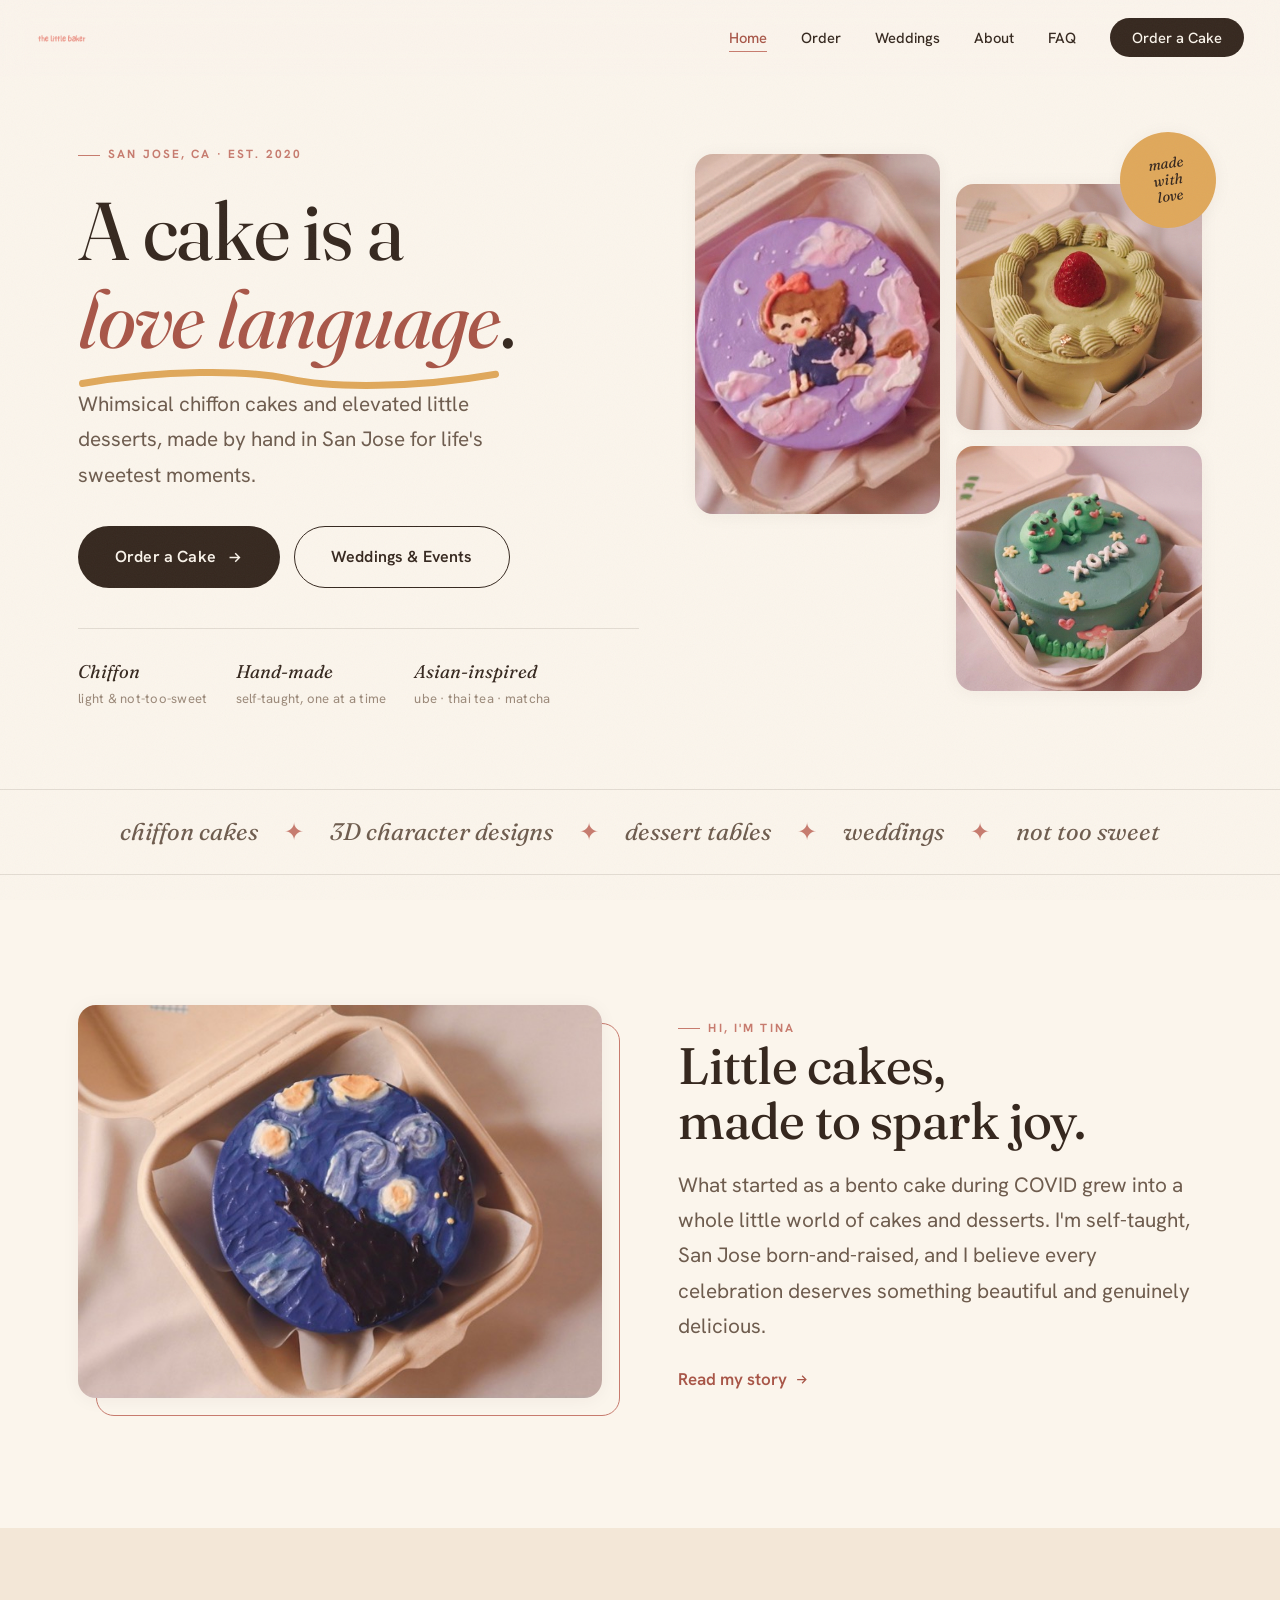
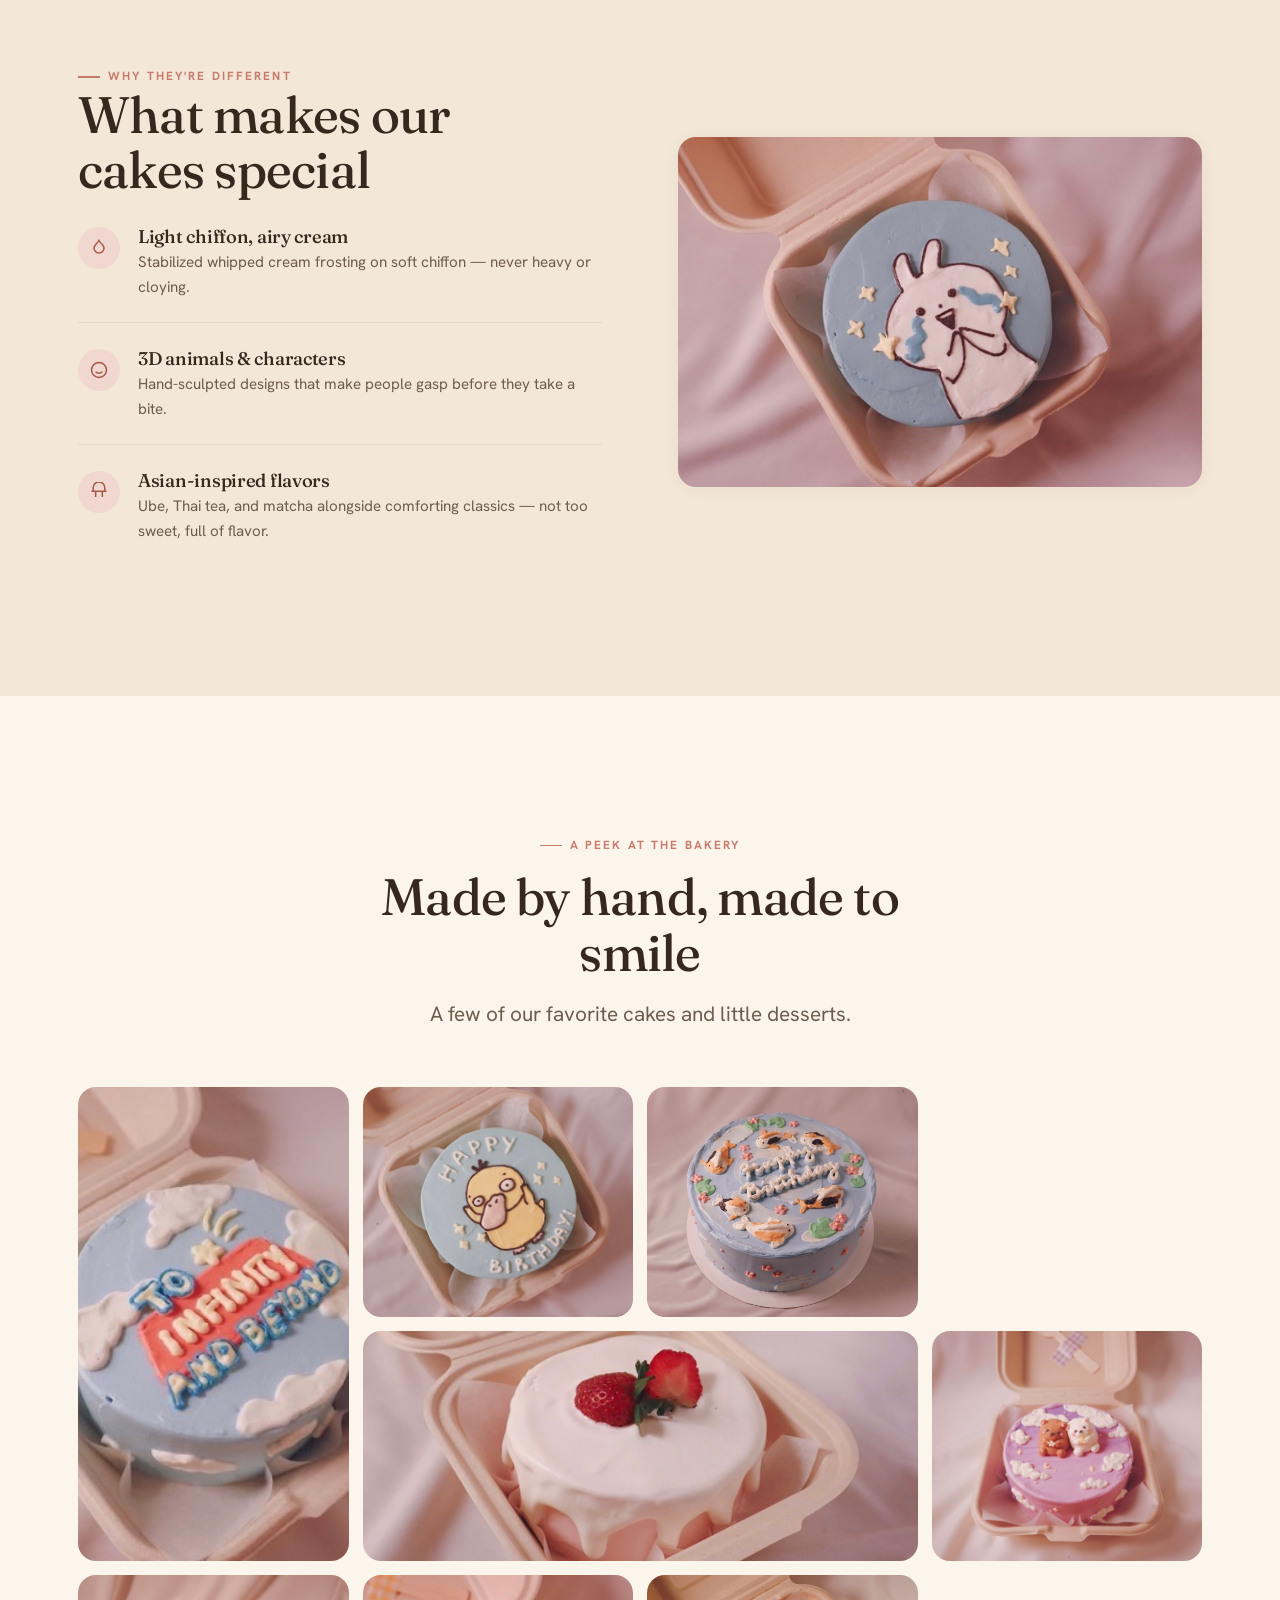
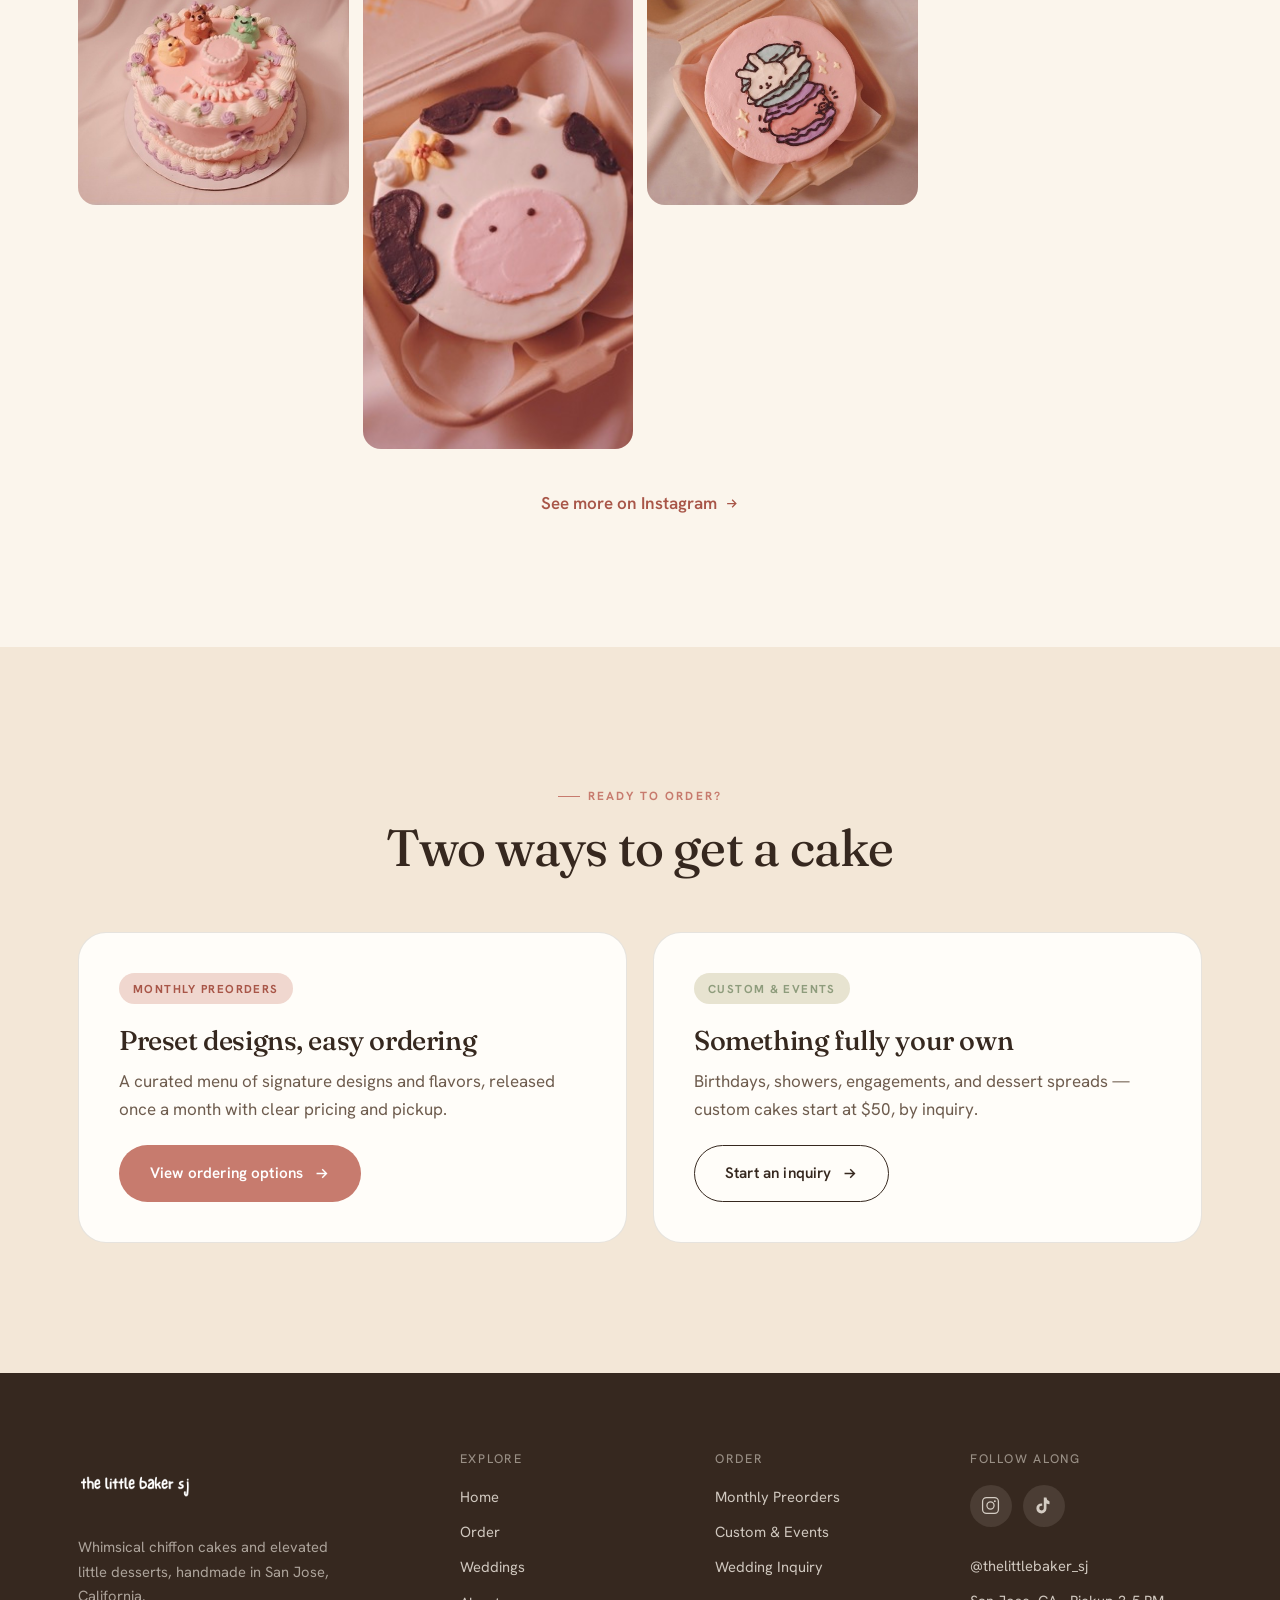
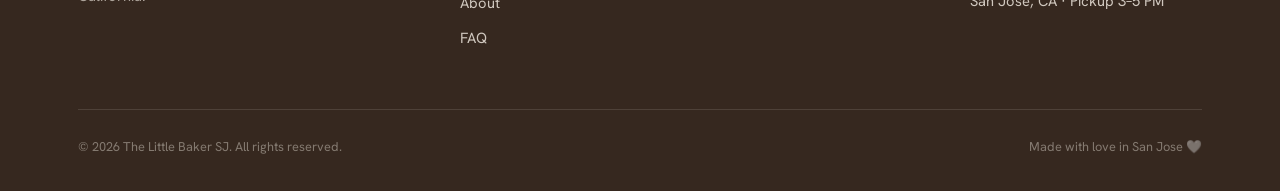
==== commit f9a51112: "Redesign as multi-page brand site per owner's Notion brief - Restructure to multi-page: Home, Order," ====
--- a/index.html
+++ b/index.html
@@ -3,100 +3,116 @@
 <head>
   <meta charset="UTF-8">
   <meta name="viewport" content="width=device-width, initial-scale=1.0">
-  <title>The Little Baker SJ | Asian-Inspired Bento Cakes & Treats</title>
-  <meta name="description" content="Handcrafted Asian-inspired bento cakes and cookies in San Jose, CA. Custom designs, specialty flavors, and baked goodies made with love.">
+  <title>The Little Baker SJ — Whimsical Cakes & Little Desserts in San Jose</title>
+  <meta name="description" content="The Little Baker is a San Jose bakery making whimsical chiffon cakes, 3D character cakes, and elevated little desserts. Monthly preorders, custom cakes, and weddings.">
   <link rel="icon" type="image/png" href="images/cakeicon.png">
   <link rel="preconnect" href="https://fonts.googleapis.com">
   <link rel="preconnect" href="https://fonts.gstatic.com" crossorigin>
-  <link href="https://fonts.googleapis.com/css2?family=Fraunces:ital,opsz,wght@0,9..144,300..900;1,9..144,300..900&family=Nunito:wght@300;400;500;600;700&display=swap" rel="stylesheet">
+  <link href="https://fonts.googleapis.com/css2?family=Fraunces:ital,opsz,wght@0,9..144,300..900;1,9..144,300..900&family=Hanken+Grotesk:wght@300..700&display=swap" rel="stylesheet">
   <link rel="stylesheet" href="css/style.css">
 </head>
 <body>
 
-  <!-- Navigation -->
-  <nav class="navbar" id="navbar">
-    <a href="#" class="nav-logo">
-      <img src="images/logo_noSJ.png" alt="The Little Baker" class="logo-img">
-    </a>
-    <button class="nav-toggle" id="navToggle" aria-label="Toggle menu">
-      <span></span>
-      <span></span>
-      <span></span>
-    </button>
-    <ul class="nav-links" id="navLinks">
-      <li><a href="#home">Home</a></li>
-      <li><a href="#about">About</a></li>
-      <li><a href="#menu">Menu</a></li>
-      <li><a href="#gallery">Gallery</a></li>
-      <li><a href="#faq">FAQ</a></li>
-      <li><a href="https://www.instagram.com/thelittlebaker_sj/" target="_blank" rel="noopener" class="nav-cta">Order Now</a></li>
+  <!-- NAV -->
+  <nav class="nav" id="nav">
+    <a href="index.html" class="nav__logo"><img src="images/logo_noSJ.png" alt="The Little Baker"></a>
+    <button class="nav__toggle" id="navToggle" aria-label="Menu"><span></span><span></span><span></span></button>
+    <ul class="nav__links" id="navLinks">
+      <li><a href="index.html" class="active">Home</a></li>
+      <li><a href="order.html">Order</a></li>
+      <li><a href="weddings.html">Weddings</a></li>
+      <li><a href="about.html">About</a></li>
+      <li><a href="faq.html">FAQ</a></li>
+      <li><a href="order.html" class="nav__cta">Order a Cake</a></li>
     </ul>
   </nav>
 
-  <!-- Hero Section -->
-  <section class="hero" id="home">
-    <div class="hero-content">
-      <div class="hero-text">
-        <span class="hero-badge">San Jose, CA</span>
-        <h1>
-          <span class="hero-line-1">Asian-Inspired</span>
-          <span class="hero-line-2">Bento Cakes</span>
-          <span class="hero-line-3">& Treats</span>
-        </h1>
-        <p class="hero-subtitle">Little cakes for any occasion! Handcrafted with love, one tiny cake at a time.</p>
-        <div class="hero-actions">
-          <a href="#menu" class="btn btn-primary">View Menu</a>
-          <a href="https://www.instagram.com/thelittlebaker_sj/" target="_blank" rel="noopener" class="btn btn-outline">Order Now</a>
-        </div>
-      </div>
-      <div class="hero-images">
-        <div class="hero-img-main">
-          <img src="images/menu/custom/kiki.jpeg" alt="Custom bento cake" loading="eager">
-        </div>
-        <div class="hero-img-float hero-img-float-1">
-          <img src="images/menu/specialty/strawberriesandcream.jpeg" alt="Strawberries and cream cake" loading="eager">
-        </div>
-        <div class="hero-img-float hero-img-float-2">
-          <img src="images/menu/custom/frogs.jpeg" alt="Custom frog cake" loading="eager">
-        </div>
-        <div class="hero-doodle hero-doodle-1">&#10045;</div>
-        <div class="hero-doodle hero-doodle-2">&#9829;</div>
-        <div class="hero-doodle hero-doodle-3">&#10022;</div>
-      </div>
-    </div>
-    <div class="hero-scroll-hint">
-      <span>scroll</span>
-      <div class="scroll-line"></div>
-    </div>
-  </section>
-
-  <!-- About Section -->
-  <section class="about" id="about">
-    <div class="container">
-      <div class="about-grid">
-        <div class="about-image reveal">
-          <div class="about-image-frame">
-            <img src="images/about_tina.png" alt="Tina, the little baker" loading="lazy">
-          </div>
-          <div class="about-image-accent"></div>
-        </div>
-        <div class="about-text reveal">
-          <span class="section-tag">Meet the baker</span>
-          <h2>Hi, I'm Tina!</h2>
-          <p>I'm a Vietnamese American baker based in San Jose, CA. What started as a pandemic hobby quickly turned into something I truly love. Every cake is handcrafted by me with carefully chosen flavors inspired by my Asian heritage.</p>
-          <p>The name "The Little Baker" is a nod to both the tiny bento cakes I make and, well, my height (4'10" and proud!). Each 4-inch cake is made to order with fresh ingredients and lots of love.</p>
-          <div class="about-stats">
-            <div class="stat">
-              <span class="stat-number">4"</span>
-              <span class="stat-label">Cake Size</span>
+  <!-- HERO -->
+  <header class="hero">
+    <div class="wrap">
+      <div class="hero__grid">
+        <div class="hero__copy reveal">
+          <span class="eyebrow">San Jose, CA · est. 2020</span>
+          <h1 class="hero__title">A cake is a<br><span class="ital squiggle">love language<svg viewBox="0 0 200 12" preserveAspectRatio="none" fill="none"><path d="M2 8C40 2 80 2 100 6s60 4 98-2" stroke="currentColor" stroke-width="3" stroke-linecap="round"/></svg></span>.</h1>
+          <p class="hero__lede lede">Whimsical chiffon cakes and elevated little desserts, made by hand in San Jose for life's sweetest moments.</p>
+          <div class="hero__actions">
+            <a href="order.html" class="btn btn--solid btn--lg">Order a Cake
+              <svg viewBox="0 0 24 24" fill="none" stroke="currentColor" stroke-width="2"><path d="M5 12h14M13 6l6 6-6 6"/></svg>
+            </a>
+            <a href="weddings.html" class="btn btn--ghost btn--lg">Weddings & Events</a>
+          </div>
+          <div class="hero__meta">
+            <div><span class="m-k">Chiffon</span><span class="m-v">light & not-too-sweet</span></div>
+            <div><span class="m-k">Hand-made</span><span class="m-v">self-taught, one at a time</span></div>
+            <div><span class="m-k">Asian-inspired</span><span class="m-v">ube · thai tea · matcha</span></div>
+          </div>
+        </div>
+
+        <div class="hero__art reveal">
+          <figure class="a-tall"><img src="images/menu/custom/kiki.jpeg" alt="Whimsical character cake"></figure>
+          <figure class="a-1"><img src="images/menu/specialty/strawberrymatcha.jpeg" alt="Strawberry matcha cake with gold flakes"></figure>
+          <figure class="a-2"><img src="images/menu/custom/frogs.jpeg" alt="3D frog cake"></figure>
+          <div class="sticker">made<br>with<br>love</div>
+        </div>
+      </div>
+    </div>
+  </header>
+
+  <!-- BRAND STRIP -->
+  <div class="brandstrip">
+    <div class="wrap">
+      <div class="brandstrip__row">
+        <span>chiffon cakes</span><span class="star">✦</span>
+        <span>3D character designs</span><span class="star">✦</span>
+        <span>dessert tables</span><span class="star">✦</span>
+        <span>weddings</span><span class="star">✦</span>
+        <span>not too sweet</span>
+      </div>
+    </div>
+  </div>
+
+  <!-- INTRO SPLIT -->
+  <section class="section">
+    <div class="wrap">
+      <div class="split">
+        <div class="split__media reveal">
+          <img src="images/menu/custom/starrynight.jpeg" alt="Pink starry night cake">
+          <span class="frame-accent"></span>
+        </div>
+        <div class="split__copy reveal">
+          <span class="eyebrow">Hi, I'm Tina</span>
+          <h2>Little cakes,<br>made to spark joy.</h2>
+          <p class="lede" style="margin:18px 0 22px;">What started as a bento cake during COVID grew into a whole little world of cakes and desserts. I'm self-taught, San Jose born-and-raised, and I believe every celebration deserves something beautiful and genuinely delicious.</p>
+          <a href="about.html" class="tlink">Read my story
+            <svg viewBox="0 0 24 24" fill="none" stroke="currentColor" stroke-width="2"><path d="M5 12h14M13 6l6 6-6 6"/></svg>
+          </a>
+        </div>
+      </div>
+    </div>
+  </section>
+
+  <!-- WHAT MAKES THEM SPECIAL -->
+  <section class="section bg-deep">
+    <div class="wrap">
+      <div class="split split--reverse">
+        <div class="split__media reveal">
+          <img src="images/menu/custom/happytears.jpeg" alt="Custom celebration cake">
+        </div>
+        <div class="split__copy reveal">
+          <span class="eyebrow">Why they're different</span>
+          <h2 style="margin-bottom:8px;">What makes our<br>cakes special</h2>
+          <div class="specials">
+            <div class="special">
+              <span class="special__icon"><svg viewBox="0 0 24 24" fill="none" stroke="currentColor" stroke-width="1.8"><path d="M12 3c-2 4-6 5-6 9a6 6 0 0012 0c0-4-4-5-6-9z"/></svg></span>
+              <div><h3>Light chiffon, airy cream</h3><p>Stabilized whipped cream frosting on soft chiffon — never heavy or cloying.</p></div>
             </div>
-            <div class="stat">
-              <span class="stat-number">6+</span>
-              <span class="stat-label">Flavors</span>
+            <div class="special">
+              <span class="special__icon"><svg viewBox="0 0 24 24" fill="none" stroke="currentColor" stroke-width="1.8"><circle cx="12" cy="12" r="9"/><path d="M8 14s1.5 2 4 2 4-2 4-2M9 9h.01M15 9h.01"/></svg></span>
+              <div><h3>3D animals & characters</h3><p>Hand-sculpted designs that make people gasp before they take a bite.</p></div>
             </div>
-            <div class="stat">
-              <span class="stat-number">100%</span>
-              <span class="stat-label">Handmade</span>
+            <div class="special">
+              <span class="special__icon"><svg viewBox="0 0 24 24" fill="none" stroke="currentColor" stroke-width="1.8"><path d="M3 11h18M5 11V7a7 7 0 0114 0v4M8 11v7M16 11v7"/></svg></span>
+              <div><h3>Asian-inspired flavors</h3><p>Ube, Thai tea, and matcha alongside comforting classics — not too sweet, full of flavor.</p></div>
             </div>
           </div>
         </div>
@@ -104,387 +120,103 @@
     </div>
   </section>
 
-  <!-- Menu Section -->
-  <section class="menu" id="menu">
-    <div class="container">
-      <div class="section-header reveal">
-        <span class="section-tag">What we bake</span>
-        <h2>Our Menu</h2>
-        <p class="section-desc">From custom designs to specialty flavors, each bento cake is a tiny edible masterpiece.</p>
-      </div>
-
-      <!-- Category Tabs -->
-      <div class="menu-tabs reveal">
-        <button class="menu-tab active" data-tab="custom">Custom Cakes</button>
-        <button class="menu-tab" data-tab="specialty">Specialty Cakes</button>
-        <button class="menu-tab" data-tab="cookies">Cookies</button>
-      </div>
-
-      <!-- Custom Cakes -->
-      <div class="menu-panel active" id="panel-custom">
-        <div class="menu-intro reveal">
-          <p>Choose your flavor and design! Each 4" bento cake feeds 1-3 people and comes with a complimentary spoon.</p>
-        </div>
-        <div class="custom-tiers">
-          <div class="tier-card reveal">
-            <div class="tier-header">
-              <span class="tier-name">Simple Designs</span>
-              <span class="tier-price">from $25</span>
-            </div>
-            <div class="tier-images">
-              <img src="images/cakes/custom/tier1/sqhello.png" alt="Hello cake" loading="lazy">
-              <img src="images/cakes/custom/tier1/sqlove.png" alt="Love cake" loading="lazy">
-              <img src="images/cakes/custom/tier1/sqsmiley.png" alt="Smiley cake" loading="lazy">
-              <img src="images/cakes/custom/tier1/sqstrawberries.png" alt="Strawberry cake" loading="lazy">
-            </div>
-          </div>
-          <div class="tier-card reveal">
-            <div class="tier-header">
-              <span class="tier-name">Detailed Designs</span>
-              <span class="tier-price">from $28</span>
-            </div>
-            <div class="tier-images">
-              <img src="images/cakes/custom/tier3/sqducky.png" alt="Ducky birthday cake" loading="lazy">
-              <img src="images/cakes/custom/tier3/sqkirby.png" alt="Kirby cake" loading="lazy">
-              <img src="images/cakes/custom/tier3/sqpig.png" alt="Pig cake" loading="lazy">
-              <img src="images/cakes/custom/tier3/sqfall.png" alt="Fall cake" loading="lazy">
-            </div>
-          </div>
-          <div class="tier-card reveal">
-            <div class="tier-header">
-              <span class="tier-name">Character Designs</span>
-              <span class="tier-price">from $32</span>
-            </div>
-            <div class="tier-images">
-              <img src="images/cakes/custom/tier4/sqfrog.png" alt="Frog cake" loading="lazy">
-              <img src="images/cakes/custom/tier4/sqkirby.png" alt="Kirby character cake" loading="lazy">
-              <img src="images/cakes/custom/tier4/sqfish.png" alt="Fish cake" loading="lazy">
-              <img src="images/cakes/custom/tier4/sqbears.png" alt="Bears cake" loading="lazy">
-            </div>
-          </div>
-        </div>
-        <div class="flavor-list reveal">
-          <h3>Available Flavors</h3>
-          <div class="flavors">
-            <span class="flavor">Vanilla</span>
-            <span class="flavor">Chocolate</span>
-            <span class="flavor">Mocha</span>
-            <span class="flavor">Ube</span>
-            <span class="flavor flavor-premium">Thai Tea <small>+$4</small></span>
-            <span class="flavor flavor-premium">Matcha <small>+$4</small></span>
-          </div>
-        </div>
-      </div>
-
-      <!-- Specialty Cakes -->
-      <div class="menu-panel" id="panel-specialty">
-        <div class="specialty-grid">
-          <div class="specialty-card reveal">
-            <div class="specialty-img">
-              <img src="images/menu/specialty/strawberriesandcream.jpeg" alt="Strawberries and Cream" loading="lazy">
-            </div>
-            <div class="specialty-info">
-              <h3>Strawberries & Cream</h3>
-              <p>Vanilla chiffon, strawberry whipped cream frosting, fresh strawberry</p>
-              <span class="specialty-price">$28</span>
-            </div>
-          </div>
-          <div class="specialty-card reveal">
-            <div class="specialty-img">
-              <img src="images/menu/specialty/cookiesandcream.jpeg" alt="Cookies and Cream" loading="lazy">
-            </div>
-            <div class="specialty-info">
-              <h3>Cookies & Cream</h3>
-              <p>Chocolate chiffon, Oreo whipped cream frosting</p>
-              <span class="specialty-price">$26</span>
-            </div>
-          </div>
-          <div class="specialty-card reveal">
-            <div class="specialty-img">
-              <img src="images/menu/specialty/thaiteaboba.jpeg" alt="Thai Tea Boba" loading="lazy">
-            </div>
-            <div class="specialty-info">
-              <h3>Thai Tea Boba</h3>
-              <p>Thai tea chiffon, thai tea custard cream, brown sugar boba</p>
-              <span class="specialty-price">$32</span>
-            </div>
-          </div>
-          <div class="specialty-card reveal">
-            <div class="specialty-img">
-              <img src="images/menu/specialty/strawberrymatcha.jpeg" alt="Strawberry Matcha" loading="lazy">
-            </div>
-            <div class="specialty-info">
-              <h3>Strawberry Matcha</h3>
-              <p>Matcha chiffon, matcha cream, fresh strawberry slices, gold flakes</p>
-              <span class="specialty-price">$30</span>
-            </div>
-          </div>
-        </div>
-      </div>
-
-      <!-- Cookies -->
-      <div class="menu-panel" id="panel-cookies">
-        <div class="cookies-grid">
-          <div class="cookie-card reveal">
-            <div class="cookie-img">
-              <img src="images/menu/cookies/matchacookies.jpeg" alt="Matcha White Chocolate Chip Cookies" loading="lazy">
-            </div>
-            <div class="cookie-info">
-              <h3>Matcha White Chocolate Chip</h3>
-              <div class="cookie-prices">
-                <span>6 for $18</span>
-                <span>12 for $34</span>
-              </div>
-            </div>
-          </div>
-          <div class="cookie-card reveal">
-            <div class="cookie-img">
-              <img src="images/menu/cookies/ubecookies.jpeg" alt="Ube Crinkle Cookies" loading="lazy">
-            </div>
-            <div class="cookie-info">
-              <h3>Ube Crinkle</h3>
-              <div class="cookie-prices">
-                <span>6 for $18</span>
-                <span>12 for $34</span>
-              </div>
-            </div>
-          </div>
-          <div class="cookie-card reveal">
-            <div class="cookie-img">
-              <img src="images/menu/cookies/froggycookies.jpeg" alt="Froggy Matcha Cookies" loading="lazy">
-            </div>
-            <div class="cookie-info">
-              <h3>Froggy Matcha White Choc</h3>
-              <div class="cookie-prices">
-                <span>6 for $22</span>
-                <span>12 for $42</span>
-              </div>
-            </div>
-          </div>
-        </div>
-      </div>
-    </div>
-  </section>
-
-  <!-- How to Order -->
-  <section class="how-to-order">
-    <div class="container">
-      <div class="section-header reveal">
-        <span class="section-tag">Easy as 1-2-3</span>
-        <h2>How to Order</h2>
-      </div>
-      <div class="steps-grid">
-        <div class="step reveal">
-          <div class="step-number">1</div>
-          <h3>Fill Out the Form</h3>
-          <p>Grab a spot when the order form drops on Instagram (they go fast!)</p>
-        </div>
-        <div class="step-connector reveal"></div>
-        <div class="step reveal">
-          <div class="step-number">2</div>
-          <h3>Get Confirmed</h3>
-          <p>Wait for a text confirmation, then pay within 24 hours via Venmo or Zelle</p>
-        </div>
-        <div class="step-connector reveal"></div>
-        <div class="step reveal">
-          <div class="step-number">3</div>
-          <h3>Pick Up & Enjoy</h3>
-          <p>Pick up your treats in San Jose between 3-5 PM and enjoy!</p>
-        </div>
-      </div>
-    </div>
-  </section>
-
-  <!-- Gallery Section -->
-  <section class="gallery" id="gallery">
-    <div class="container">
-      <div class="section-header reveal">
-        <span class="section-tag">Our creations</span>
-        <h2>Gallery</h2>
-        <p class="section-desc">A peek at some of our favorite designs. Every cake is a tiny work of art!</p>
-      </div>
-      <div class="gallery-grid">
-        <div class="gallery-item gallery-item-tall reveal">
-          <img src="images/menu/custom/starrynight.jpeg" alt="Starry Night cake" loading="lazy">
-        </div>
-        <div class="gallery-item reveal">
-          <img src="images/menu/custom/duckybday.jpeg" alt="Ducky birthday cake" loading="lazy">
-        </div>
-        <div class="gallery-item reveal">
-          <img src="images/menu/custom/fishbday.jpeg" alt="Fish birthday cake" loading="lazy">
-        </div>
-        <div class="gallery-item gallery-item-wide reveal">
-          <img src="images/menu/custom/happytears.jpeg" alt="Happy tears cake" loading="lazy">
-        </div>
-        <div class="gallery-item reveal">
-          <img src="images/menu/custom/toystory.jpeg" alt="Toy Story cake" loading="lazy">
-        </div>
-        <div class="gallery-item reveal">
-          <img src="images/menu/custom/frogs.jpeg" alt="Frog cake" loading="lazy">
-        </div>
-        <div class="gallery-item gallery-item-tall reveal">
-          <img src="images/menu/custom/minicake.jpeg" alt="Mini cake" loading="lazy">
-        </div>
-        <div class="gallery-item reveal">
-          <img src="images/menu/specialty/strawberrymatcha.jpeg" alt="Strawberry matcha cake" loading="lazy">
-        </div>
-      </div>
-    </div>
-  </section>
-
-  <!-- Reviews Section -->
-  <section class="reviews">
-    <div class="container">
-      <div class="section-header reveal">
-        <span class="section-tag">Kind words</span>
-        <h2>What People Say</h2>
-      </div>
-      <div class="reviews-track" id="reviewsTrack">
-        <div class="review-card">
-          <div class="review-stars">&#9733;&#9733;&#9733;&#9733;&#9733;</div>
-          <p>"My bf doesn't eat too much sweets and he's loving it. Literally telling me how much he loves it."</p>
-        </div>
-        <div class="review-card">
-          <div class="review-stars">&#9733;&#9733;&#9733;&#9733;&#9733;</div>
-          <p>"The cookies were super soft yet a bit crispy on the outside. Melting inside of my mouth!"</p>
-        </div>
-        <div class="review-card">
-          <div class="review-stars">&#9733;&#9733;&#9733;&#9733;&#9733;</div>
-          <p>"The strawberry cream was AMAZING. It tasted like actual fresh strawberries. And the cookies - SOFTEST EVER!"</p>
-        </div>
-        <div class="review-card">
-          <div class="review-stars">&#9733;&#9733;&#9733;&#9733;&#9733;</div>
-          <p>"Both cakes were absolute perfection! So moist and delicious! Best carrot cake I've had!"</p>
-        </div>
-        <div class="review-card">
-          <div class="review-stars">&#9733;&#9733;&#9733;&#9733;&#9733;</div>
-          <p>"Sooo good! I usually don't like cake but this is one of the best cakes we've tasted!"</p>
-        </div>
-      </div>
-    </div>
-  </section>
-
-  <!-- FAQ Section -->
-  <section class="faq" id="faq">
-    <div class="container">
-      <div class="section-header reveal">
-        <span class="section-tag">Questions?</span>
-        <h2>FAQ</h2>
-      </div>
-      <div class="faq-grid">
-        <div class="faq-item reveal">
-          <button class="faq-question" aria-expanded="false">
-            <span>How can I order?</span>
-            <svg class="faq-icon" viewBox="0 0 24 24" fill="none" stroke="currentColor" stroke-width="2"><line x1="12" y1="5" x2="12" y2="19"/><line x1="5" y1="12" x2="19" y2="12"/></svg>
-          </button>
-          <div class="faq-answer">
-            <p>Order forms are released on my Instagram bio every 2 weeks! For big orders (5+ bento cakes, 6" or 9" cakes), DM me on Instagram.</p>
-          </div>
-        </div>
-        <div class="faq-item reveal">
-          <button class="faq-question" aria-expanded="false">
-            <span>How fast do you sell out?</span>
-            <svg class="faq-icon" viewBox="0 0 24 24" fill="none" stroke="currentColor" stroke-width="2"><line x1="12" y1="5" x2="12" y2="19"/><line x1="5" y1="12" x2="19" y2="12"/></svg>
-          </button>
-          <div class="faq-answer">
-            <p>Usually within 5 minutes or less! Demand is high, so set your reminders.</p>
-          </div>
-        </div>
-        <div class="faq-item reveal">
-          <button class="faq-question" aria-expanded="false">
-            <span>What forms of payment do you take?</span>
-            <svg class="faq-icon" viewBox="0 0 24 24" fill="none" stroke="currentColor" stroke-width="2"><line x1="12" y1="5" x2="12" y2="19"/><line x1="5" y1="12" x2="19" y2="12"/></svg>
-          </button>
-          <div class="faq-answer">
-            <p>Venmo and Zelle are accepted. Payment must be made within 24 hours of receiving your invoice.</p>
-          </div>
-        </div>
-        <div class="faq-item reveal">
-          <button class="faq-question" aria-expanded="false">
-            <span>Where and when is pickup?</span>
-            <svg class="faq-icon" viewBox="0 0 24 24" fill="none" stroke="currentColor" stroke-width="2"><line x1="12" y1="5" x2="12" y2="19"/><line x1="5" y1="12" x2="19" y2="12"/></svg>
-          </button>
-          <div class="faq-answer">
-            <p>San Jose, CA between 3-5 PM. Late fee is $10 per 20 minutes, but you can change your pickup time if you ask at least 2 hours ahead!</p>
-          </div>
-        </div>
-        <div class="faq-item reveal">
-          <button class="faq-question" aria-expanded="false">
-            <span>Common allergens?</span>
-            <svg class="faq-icon" viewBox="0 0 24 24" fill="none" stroke="currentColor" stroke-width="2"><line x1="12" y1="5" x2="12" y2="19"/><line x1="5" y1="12" x2="19" y2="12"/></svg>
-          </button>
-          <div class="faq-answer">
-            <p>Wheat, dairy, and eggs. No nuts!</p>
-          </div>
-        </div>
-        <div class="faq-item reveal">
-          <button class="faq-question" aria-expanded="false">
-            <span>How long do cakes last?</span>
-            <svg class="faq-icon" viewBox="0 0 24 24" fill="none" stroke="currentColor" stroke-width="2"><line x1="12" y1="5" x2="12" y2="19"/><line x1="5" y1="12" x2="19" y2="12"/></svg>
-          </button>
-          <div class="faq-answer">
-            <p>Up to 5 days stored in original packaging in the fridge.</p>
-          </div>
-        </div>
-        <div class="faq-item reveal">
-          <button class="faq-question" aria-expanded="false">
-            <span>How much can I order at once?</span>
-            <svg class="faq-icon" viewBox="0 0 24 24" fill="none" stroke="currentColor" stroke-width="2"><line x1="12" y1="5" x2="12" y2="19"/><line x1="5" y1="12" x2="19" y2="12"/></svg>
-          </button>
-          <div class="faq-answer">
-            <p>2 bento cakes and 12 cookies per order form. For bigger orders, DM on Instagram 3-4 weeks in advance.</p>
-          </div>
-        </div>
-        <div class="faq-item reveal">
-          <button class="faq-question" aria-expanded="false">
-            <span>Do you deliver or ship?</span>
-            <svg class="faq-icon" viewBox="0 0 24 24" fill="none" stroke="currentColor" stroke-width="2"><line x1="12" y1="5" x2="12" y2="19"/><line x1="5" y1="12" x2="19" y2="12"/></svg>
-          </button>
-          <div class="faq-answer">
-            <p>Pickup only for now! The cakes are too delicate to ship, but delivery is a future goal.</p>
-          </div>
-        </div>
-      </div>
-    </div>
-  </section>
-
-  <!-- Footer -->
+  <!-- GALLERY -->
+  <section class="section">
+    <div class="wrap">
+      <div class="sec-head center reveal">
+        <span class="eyebrow" style="justify-content:center;">A peek at the bakery</span>
+        <h2>Made by hand, made to smile</h2>
+        <p class="lede">A few of our favorite cakes and little desserts.</p>
+      </div>
+      <div class="gallery reveal">
+        <figure class="g-tall"><img src="images/menu/custom/toystory.jpeg" alt="Toy story themed cake"></figure>
+        <figure><img src="images/menu/custom/duckybday.jpeg" alt="Ducky birthday cake"></figure>
+        <figure><img src="images/menu/custom/fishbday.jpeg" alt="Fish birthday cake"></figure>
+        <figure class="g-wide"><img src="images/menu/specialty/strawberriesandcream.jpeg" alt="Strawberries and cream cake"></figure>
+        <figure><img src="images/cakes/custom/tier4/bears.jpeg" alt="Bear cake"></figure>
+        <figure><img src="images/menu/custom/minicake.jpeg" alt="Mini cake"></figure>
+        <figure class="g-tall"><img src="images/cakes/custom/tier3/milkCow.jpeg" alt="Milk cow cake"></figure>
+        <figure><img src="images/cakes/custom/tier4/macaron.jpeg" alt="Macaron cake"></figure>
+      </div>
+      <div style="text-align:center; margin-top:40px;" class="reveal">
+        <a href="https://www.instagram.com/thelittlebaker_sj/" target="_blank" rel="noopener" class="tlink">See more on Instagram
+          <svg viewBox="0 0 24 24" fill="none" stroke="currentColor" stroke-width="2"><path d="M5 12h14M13 6l6 6-6 6"/></svg>
+        </a>
+      </div>
+    </div>
+  </section>
+
+  <!-- ORDER PATHS PREVIEW -->
+  <section class="section bg-deep">
+    <div class="wrap">
+      <div class="sec-head center reveal">
+        <span class="eyebrow" style="justify-content:center;">Ready to order?</span>
+        <h2>Two ways to get a cake</h2>
+      </div>
+      <div class="paths">
+        <div class="path path--preorder reveal">
+          <span class="path__tag">Monthly Preorders</span>
+          <h3>Preset designs, easy ordering</h3>
+          <p>A curated menu of signature designs and flavors, released once a month with clear pricing and pickup.</p>
+          <div class="path__foot">
+            <a href="order.html" class="btn btn--rose">View ordering options
+              <svg viewBox="0 0 24 24" fill="none" stroke="currentColor" stroke-width="2"><path d="M5 12h14M13 6l6 6-6 6"/></svg>
+            </a>
+          </div>
+        </div>
+        <div class="path path--custom reveal">
+          <span class="path__tag">Custom & Events</span>
+          <h3>Something fully your own</h3>
+          <p>Birthdays, showers, engagements, and dessert spreads — custom cakes start at $50, by inquiry.</p>
+          <div class="path__foot">
+            <a href="inquiry.html" class="btn btn--ghost">Start an inquiry
+              <svg viewBox="0 0 24 24" fill="none" stroke="currentColor" stroke-width="2"><path d="M5 12h14M13 6l6 6-6 6"/></svg>
+            </a>
+          </div>
+        </div>
+      </div>
+    </div>
+  </section>
+
+  <!-- FOOTER -->
   <footer class="footer">
-    <div class="container">
-      <div class="footer-grid">
-        <div class="footer-brand">
-          <img src="images/logo2.png" alt="The Little Baker SJ" class="footer-logo">
-          <p>Handcrafted Asian-inspired bento cakes & treats in San Jose, CA.</p>
-        </div>
-        <div class="footer-links">
-          <h4>Quick Links</h4>
-          <a href="#home">Home</a>
-          <a href="#about">About</a>
-          <a href="#menu">Menu</a>
-          <a href="#gallery">Gallery</a>
-          <a href="#faq">FAQ</a>
-        </div>
-        <div class="footer-social">
-          <h4>Follow Along</h4>
-          <div class="social-links">
+    <div class="wrap">
+      <div class="footer__grid">
+        <div class="footer__brand">
+          <img src="images/logolight.png" alt="The Little Baker SJ">
+          <p>Whimsical chiffon cakes and elevated little desserts, handmade in San Jose, California.</p>
+        </div>
+        <div class="footer__col">
+          <h4>Explore</h4>
+          <a href="index.html">Home</a>
+          <a href="order.html">Order</a>
+          <a href="weddings.html">Weddings</a>
+          <a href="about.html">About</a>
+          <a href="faq.html">FAQ</a>
+        </div>
+        <div class="footer__col">
+          <h4>Order</h4>
+          <a href="order.html">Monthly Preorders</a>
+          <a href="inquiry.html">Custom & Events</a>
+          <a href="wedding-inquiry.html">Wedding Inquiry</a>
+        </div>
+        <div class="footer__col">
+          <h4>Follow along</h4>
+          <div class="footer__social">
             <a href="https://www.instagram.com/thelittlebaker_sj/" target="_blank" rel="noopener" aria-label="Instagram">
-              <svg viewBox="0 0 24 24" fill="none" stroke="currentColor" stroke-width="1.5" stroke-linecap="round" stroke-linejoin="round"><rect x="2" y="2" width="20" height="20" rx="5"/><circle cx="12" cy="12" r="5"/><circle cx="17.5" cy="6.5" r="1.5" fill="currentColor" stroke="none"/></svg>
+              <svg viewBox="0 0 24 24" fill="none" stroke="currentColor" stroke-width="1.6"><rect x="2" y="2" width="20" height="20" rx="5"/><circle cx="12" cy="12" r="4.5"/><circle cx="17.5" cy="6.5" r="1.2" fill="currentColor" stroke="none"/></svg>
             </a>
             <a href="https://www.tiktok.com/@thelittlebaker_sj" target="_blank" rel="noopener" aria-label="TikTok">
-              <svg viewBox="0 0 24 24" fill="currentColor"><path d="M19.59 6.69a4.83 4.83 0 0 1-3.77-4.25V2h-3.45v13.67a2.89 2.89 0 0 1-2.88 2.5 2.89 2.89 0 0 1 0-5.78 2.92 2.92 0 0 1 .88.13V9.4a6.84 6.84 0 0 0-1-.05A6.33 6.33 0 0 0 3 15.57 6.33 6.33 0 0 0 9.37 22a6.33 6.33 0 0 0 6.37-6.22V9.4a8.16 8.16 0 0 0 3.85.96V7.04a4.85 4.85 0 0 1-.59-.05l.59-.3z"/></svg>
-            </a>
-          </div>
-          <p class="footer-handle">@thelittlebaker_sj</p>
-        </div>
-        <div class="footer-info">
-          <h4>Info</h4>
-          <p>San Jose, CA</p>
-          <p>Pickup: 3-5 PM</p>
-          <p>Payment: Venmo & Zelle</p>
-        </div>
-      </div>
-      <div class="footer-bottom">
-        <p>&copy; 2024 The Little Baker SJ. All rights reserved.</p>
+              <svg viewBox="0 0 24 24" fill="currentColor"><path d="M19.59 6.69a4.83 4.83 0 0 1-3.77-4.25V2h-3.45v13.67a2.89 2.89 0 0 1-2.88 2.5 2.89 2.89 0 0 1 0-5.78c.3 0 .59.05.88.13V9.4a6.84 6.84 0 0 0-1-.05A6.33 6.33 0 0 0 3 15.57 6.33 6.33 0 0 0 9.37 22a6.33 6.33 0 0 0 6.37-6.22V9.4a8.16 8.16 0 0 0 3.85.96V7.04a4.85 4.85 0 0 1-.59-.05z"/></svg>
+            </a>
+          </div>
+          <p class="footer__handle">@thelittlebaker_sj</p>
+          <p class="footer__handle" style="margin-top:8px;">San Jose, CA · Pickup 3–5 PM</p>
+        </div>
+      </div>
+      <div class="footer__bottom">
+        <p>© 2026 The Little Baker SJ. All rights reserved.</p>
+        <p>Made with love in San Jose 🤍</p>
       </div>
     </div>
   </footer>
--- a/css/style.css
+++ b/css/style.css
@@ -1,1470 +1,800 @@
-/* ============================================
-   THE LITTLE BAKER SJ — Soft Patisserie Theme
-   ============================================ */
+/* ============================================================
+   THE LITTLE BAKER — "Soft-Serve Editorial"
+   A warm, whimsical-but-elevated patisserie identity.
+   ============================================================ */
+
+/* ---- Fonts ---- */
+/* Fraunces (display serif, characterful) + Hanken Grotesk (humanist body) */
 
 :root {
-  --cream: #FDF6F0;
-  --cream-dark: #F9EDE4;
-  --rose: #D4847C;
-  --rose-light: #F4D4CF;
-  --rose-hover: #C06E66;
-  --peach: #E8B4A0;
-  --brown: #8B6E5A;
-  --brown-dark: #3D2E2A;
-  --coral: #E07B6B;
-  --sage: #A8B5A0;
-  --lavender: #C4B1D4;
-  --white: #FFFFFF;
-
-  --font-display: 'Fraunces', serif;
-  --font-body: 'Nunito', sans-serif;
-
-  --nav-height: 72px;
-  --radius-sm: 8px;
-  --radius-md: 16px;
-  --radius-lg: 24px;
-  --radius-xl: 32px;
-  --radius-round: 50%;
-
-  --shadow-soft: 0 4px 24px rgba(61, 46, 42, 0.06);
-  --shadow-medium: 0 8px 32px rgba(61, 46, 42, 0.1);
-  --shadow-lift: 0 12px 40px rgba(61, 46, 42, 0.14);
-
-  --ease-out: cubic-bezier(0.22, 1, 0.36, 1);
-  --ease-bounce: cubic-bezier(0.34, 1.56, 0.64, 1);
-}
-
-/* ---- Reset & Base ---- */
-*,
-*::before,
-*::after {
-  margin: 0;
-  padding: 0;
-  box-sizing: border-box;
-}
-
-html {
-  scroll-behavior: smooth;
-  scroll-padding-top: var(--nav-height);
-}
+  /* Paper & surfaces */
+  --paper: #FBF5EC;
+  --paper-deep: #F3E7D7;
+  --card: #FFFDF9;
+
+  /* Ink */
+  --espresso: #36281F;
+  --espresso-soft: #6E5C4E;
+  --espresso-faint: #9B8979;
+
+  /* Accents */
+  --rose: #C77B6E;
+  --rose-deep: #A85648;
+  --rose-tint: #F0D7CF;
+  --butter: #E0A85B;
+  --sage: #8E9C7C;
+  --berry: #8A4A52;
+
+  /* Lines & misc */
+  --line: rgba(54, 40, 31, 0.12);
+  --line-soft: rgba(54, 40, 31, 0.07);
+
+  --font-display: 'Fraunces', Georgia, serif;
+  --font-body: 'Hanken Grotesk', system-ui, sans-serif;
+
+  --nav-h: 76px;
+  --maxw: 1180px;
+
+  --r-sm: 10px;
+  --r-md: 18px;
+  --r-lg: 28px;
+  --r-pill: 100px;
+
+  --shadow-1: 0 2px 18px rgba(54, 40, 31, 0.05);
+  --shadow-2: 0 14px 44px rgba(54, 40, 31, 0.10);
+
+  --ease: cubic-bezier(0.22, 1, 0.36, 1);
+}
+
+/* ---- Reset ---- */
+*, *::before, *::after { margin: 0; padding: 0; box-sizing: border-box; }
+
+html { scroll-behavior: smooth; scroll-padding-top: var(--nav-h); -webkit-text-size-adjust: 100%; }
 
 body {
   font-family: var(--font-body);
-  font-weight: 400;
-  color: var(--brown-dark);
-  background-color: var(--cream);
-  line-height: 1.6;
+  color: var(--espresso);
+  background: var(--paper);
+  line-height: 1.65;
+  font-size: 17px;
+  -webkit-font-smoothing: antialiased;
   overflow-x: hidden;
-  -webkit-font-smoothing: antialiased;
-}
-
-img {
-  max-width: 100%;
-  height: auto;
-  display: block;
-}
-
-a {
-  text-decoration: none;
-  color: inherit;
-}
-
-button {
-  border: none;
-  background: none;
-  cursor: pointer;
-  font-family: inherit;
-  color: inherit;
-}
-
-.container {
-  max-width: 1200px;
-  margin: 0 auto;
-  padding: 0 24px;
-}
+}
+
+/* Subtle paper grain — adds craft, kills the flat-AI look */
+body::after {
+  content: '';
+  position: fixed;
+  inset: 0;
+  pointer-events: none;
+  z-index: 9998;
+  opacity: 0.04;
+  background-image: url("data:image/svg+xml,%3Csvg xmlns='http://www.w3.org/2000/svg' width='160' height='160'%3E%3Cfilter id='n'%3E%3CfeTurbulence type='fractalNoise' baseFrequency='0.9' numOctaves='3' stitchTiles='stitch'/%3E%3C/filter%3E%3Crect width='100%25' height='100%25' filter='url(%23n)'/%3E%3C/svg%3E");
+}
+
+img { max-width: 100%; height: auto; display: block; }
+a { color: inherit; text-decoration: none; }
+button { font: inherit; color: inherit; background: none; border: none; cursor: pointer; }
+ul { list-style: none; }
 
 /* ---- Typography ---- */
 h1, h2, h3, h4 {
   font-family: var(--font-display);
-  font-weight: 500;
-  line-height: 1.15;
-}
-
-h2 {
-  font-size: clamp(2rem, 5vw, 3.2rem);
-  color: var(--brown-dark);
-  margin-bottom: 0.3em;
-}
-
-h3 {
-  font-size: clamp(1.1rem, 2.5vw, 1.4rem);
-}
-
-.section-tag {
+  font-weight: 460;
+  line-height: 1.08;
+  letter-spacing: -0.015em;
+  color: var(--espresso);
+}
+
+.display {
+  font-size: clamp(2.6rem, 6vw, 5rem);
+  font-weight: 430;
+}
+
+h2 { font-size: clamp(2rem, 4.2vw, 3.2rem); }
+h3 { font-size: clamp(1.25rem, 2.4vw, 1.7rem); font-weight: 500; }
+
+em, .ital { font-style: italic; }
+
+p { color: var(--espresso-soft); }
+
+.lede {
+  font-size: clamp(1.05rem, 1.8vw, 1.3rem);
+  line-height: 1.7;
+  color: var(--espresso-soft);
+}
+
+/* Eyebrow — handwritten-feel small label */
+.eyebrow {
+  display: inline-flex;
+  align-items: center;
+  gap: 8px;
+  font-family: var(--font-body);
+  font-size: 0.74rem;
+  font-weight: 700;
+  letter-spacing: 0.18em;
+  text-transform: uppercase;
+  color: var(--rose);
+}
+.eyebrow::before {
+  content: '';
+  width: 22px;
+  height: 1.5px;
+  background: var(--rose);
   display: inline-block;
-  font-family: var(--font-body);
-  font-size: 0.8rem;
-  font-weight: 600;
-  text-transform: uppercase;
-  letter-spacing: 0.12em;
-  color: var(--rose);
-  margin-bottom: 12px;
-}
-
-.section-header {
-  text-align: center;
-  margin-bottom: 56px;
-}
-
-.section-desc {
-  font-size: 1.05rem;
-  color: var(--brown);
-  max-width: 500px;
-  margin: 8px auto 0;
-  line-height: 1.7;
-}
-
-/* ---- Reveal Animations ---- */
-.reveal {
-  opacity: 0;
-  transform: translateY(30px);
-  transition: opacity 0.7s var(--ease-out), transform 0.7s var(--ease-out);
-}
-
-.reveal.visible {
-  opacity: 1;
-  transform: translateY(0);
-}
+}
+
+/* Hand-drawn squiggle underline (used under accent words) */
+.squiggle {
+  position: relative;
+  white-space: nowrap;
+}
+.squiggle svg {
+  position: absolute;
+  left: 0;
+  bottom: -0.28em;
+  width: 100%;
+  height: 0.34em;
+  overflow: visible;
+  color: var(--butter);
+}
+
+/* ---- Layout helpers ---- */
+.wrap { max-width: var(--maxw); margin: 0 auto; padding: 0 28px; }
+.section { padding: clamp(72px, 11vw, 130px) 0; }
+.section--tight { padding: clamp(48px, 7vw, 84px) 0; }
+.bg-deep { background: var(--paper-deep); }
+.bg-espresso { background: var(--espresso); color: var(--paper); }
+
+.sec-head { max-width: 640px; margin-bottom: 56px; }
+.sec-head.center { margin-left: auto; margin-right: auto; text-align: center; }
+.sec-head h2 { margin: 14px 0 16px; }
 
 /* ---- Buttons ---- */
 .btn {
   display: inline-flex;
   align-items: center;
-  justify-content: center;
-  padding: 14px 32px;
-  border-radius: 100px;
-  font-family: var(--font-body);
+  gap: 10px;
+  padding: 15px 30px;
+  border-radius: var(--r-pill);
   font-weight: 600;
   font-size: 0.95rem;
-  letter-spacing: 0.02em;
-  transition: all 0.35s var(--ease-out);
+  letter-spacing: 0.01em;
+  transition: transform 0.3s var(--ease), background 0.3s var(--ease), color 0.3s var(--ease), box-shadow 0.3s var(--ease);
+  border: 1.5px solid transparent;
+  cursor: pointer;
+}
+.btn svg { width: 17px; height: 17px; transition: transform 0.3s var(--ease); }
+.btn:hover svg { transform: translateX(3px); }
+
+.btn--solid { background: var(--espresso); color: var(--paper); }
+.btn--solid:hover { background: var(--rose-deep); box-shadow: var(--shadow-2); }
+
+.btn--rose { background: var(--rose); color: #fff; }
+.btn--rose:hover { background: var(--rose-deep); box-shadow: var(--shadow-2); }
+
+.btn--ghost { border-color: var(--espresso); color: var(--espresso); }
+.btn--ghost:hover { background: var(--espresso); color: var(--paper); }
+
+.btn--lg { padding: 17px 36px; font-size: 1rem; }
+
+/* Text link with animated underline */
+.tlink {
+  display: inline-flex;
+  align-items: center;
+  gap: 7px;
+  font-weight: 600;
+  color: var(--rose-deep);
   position: relative;
-  overflow: hidden;
-}
-
-.btn-primary {
-  background: var(--brown-dark);
-  color: var(--cream);
-}
-
-.btn-primary:hover {
-  background: var(--rose);
-  transform: translateY(-2px);
-  box-shadow: var(--shadow-medium);
-}
-
-.btn-outline {
-  background: transparent;
-  color: var(--brown-dark);
-  border: 1.5px solid var(--brown-dark);
-}
-
-.btn-outline:hover {
-  background: var(--brown-dark);
-  color: var(--cream);
-  transform: translateY(-2px);
-  box-shadow: var(--shadow-medium);
-}
-
-/* ============================================
-   NAVBAR
-   ============================================ */
-.navbar {
-  position: fixed;
-  top: 0;
-  left: 0;
-  right: 0;
-  height: var(--nav-height);
-  display: flex;
-  align-items: center;
-  justify-content: space-between;
-  padding: 0 40px;
-  z-index: 1000;
-  background: rgba(253, 246, 240, 0.85);
-  backdrop-filter: blur(16px);
-  -webkit-backdrop-filter: blur(16px);
-  transition: box-shadow 0.3s ease, background 0.3s ease;
-}
-
-.navbar.scrolled {
-  box-shadow: 0 1px 12px rgba(61, 46, 42, 0.08);
-}
-
-.nav-logo {
-  display: flex;
-  align-items: center;
-}
-
-.logo-img {
-  height: 40px;
-  width: auto;
-}
-
-.nav-links {
-  display: flex;
-  align-items: center;
-  gap: 36px;
-  list-style: none;
-}
-
-.nav-links a {
-  font-size: 0.88rem;
-  font-weight: 600;
-  letter-spacing: 0.03em;
-  color: var(--brown-dark);
-  position: relative;
-  transition: color 0.3s ease;
-}
-
-.nav-links a:not(.nav-cta)::after {
+}
+.tlink::after {
   content: '';
   position: absolute;
-  bottom: -4px;
-  left: 0;
-  width: 0;
-  height: 2px;
+  left: 0; bottom: -3px;
+  width: 100%; height: 1.5px;
+  background: var(--rose-deep);
+  transform: scaleX(0);
+  transform-origin: left;
+  transition: transform 0.35s var(--ease);
+}
+.tlink:hover::after { transform: scaleX(1); }
+.tlink svg { width: 15px; height: 15px; }
+
+/* ============================================================
+   NAVBAR
+   ============================================================ */
+.nav {
+  position: fixed;
+  top: 0; left: 0; right: 0;
+  height: var(--nav-h);
+  display: flex;
+  align-items: center;
+  justify-content: space-between;
+  padding: 0 36px;
+  z-index: 1000;
+  background: rgba(251, 245, 236, 0.82);
+  backdrop-filter: blur(14px);
+  -webkit-backdrop-filter: blur(14px);
+  border-bottom: 1px solid transparent;
+  transition: border-color 0.3s ease, background 0.3s ease;
+}
+.nav.scrolled { border-bottom-color: var(--line); }
+
+.nav__logo img { height: 38px; width: auto; }
+
+.nav__links {
+  display: flex;
+  align-items: center;
+  gap: 34px;
+}
+.nav__links a {
+  font-size: 0.92rem;
+  font-weight: 500;
+  color: var(--espresso);
+  position: relative;
+  transition: color 0.25s ease;
+}
+.nav__links a:not(.nav__cta)::after {
+  content: '';
+  position: absolute;
+  left: 0; bottom: -5px;
+  width: 0; height: 1.5px;
   background: var(--rose);
-  border-radius: 2px;
-  transition: width 0.3s var(--ease-out);
-}
-
-.nav-links a:not(.nav-cta):hover::after {
-  width: 100%;
-}
-
-.nav-links a:hover {
-  color: var(--rose);
-}
-
-.nav-cta {
-  background: var(--rose);
-  color: var(--white) !important;
-  padding: 10px 24px;
-  border-radius: 100px;
-  font-size: 0.85rem;
-  transition: background 0.3s ease, transform 0.3s ease !important;
-}
-
-.nav-cta::after {
-  display: none !important;
-}
-
-.nav-cta:hover {
-  background: var(--rose-hover) !important;
-  color: var(--white) !important;
-  transform: translateY(-1px);
-}
-
-/* Mobile Toggle */
-.nav-toggle {
-  display: none;
-  flex-direction: column;
-  gap: 5px;
-  padding: 8px;
-  z-index: 1001;
-}
-
-.nav-toggle span {
-  width: 24px;
-  height: 2px;
-  background: var(--brown-dark);
-  border-radius: 2px;
-  transition: all 0.3s ease;
-}
-
-.nav-toggle.active span:nth-child(1) {
-  transform: rotate(45deg) translate(5px, 5px);
-}
-
-.nav-toggle.active span:nth-child(2) {
-  opacity: 0;
-}
-
-.nav-toggle.active span:nth-child(3) {
-  transform: rotate(-45deg) translate(5px, -5px);
-}
-
-/* ============================================
-   HERO
-   ============================================ */
+  transition: width 0.3s var(--ease);
+}
+.nav__links a:not(.nav__cta):hover { color: var(--rose-deep); }
+.nav__links a:not(.nav__cta):hover::after,
+.nav__links a.active:not(.nav__cta)::after { width: 100%; }
+.nav__links a.active:not(.nav__cta) { color: var(--rose-deep); }
+
+.nav__cta {
+  background: var(--espresso);
+  color: var(--paper) !important;
+  padding: 10px 22px;
+  border-radius: var(--r-pill);
+  transition: background 0.3s ease !important;
+}
+.nav__cta:hover { background: var(--rose-deep); }
+
+.nav__toggle { display: none; flex-direction: column; gap: 5px; padding: 8px; z-index: 1001; }
+.nav__toggle span { width: 24px; height: 2px; background: var(--espresso); border-radius: 2px; transition: all 0.3s var(--ease); }
+.nav__toggle.active span:nth-child(1) { transform: translateY(7px) rotate(45deg); }
+.nav__toggle.active span:nth-child(2) { opacity: 0; }
+.nav__toggle.active span:nth-child(3) { transform: translateY(-7px) rotate(-45deg); }
+
+/* ============================================================
+   HERO (Home)
+   ============================================================ */
 .hero {
-  min-height: 100vh;
+  padding: calc(var(--nav-h) + 60px) 0 80px;
+  position: relative;
+}
+.hero__grid {
+  display: grid;
+  grid-template-columns: 1.05fr 0.95fr;
+  gap: 56px;
+  align-items: center;
+}
+.hero__title {
+  font-size: clamp(2.9rem, 6.4vw, 5.2rem);
+  font-weight: 420;
+  margin: 22px 0;
+}
+.hero__title .ital { color: var(--rose-deep); }
+.hero__lede { max-width: 440px; margin-bottom: 34px; }
+.hero__actions { display: flex; flex-wrap: wrap; gap: 14px; }
+
+.hero__meta {
+  display: flex;
+  gap: 28px;
+  margin-top: 40px;
+  padding-top: 28px;
+  border-top: 1px solid var(--line);
+}
+.hero__meta div span { display: block; }
+.hero__meta .m-k { font-family: var(--font-display); font-size: 1.15rem; color: var(--espresso); font-style: italic; }
+.hero__meta .m-v { font-size: 0.82rem; color: var(--espresso-faint); letter-spacing: 0.02em; }
+
+/* Hero collage — intentional, static, no bobbing */
+.hero__art {
+  position: relative;
+  display: grid;
+  grid-template-columns: 1fr 1fr;
+  grid-template-rows: auto auto;
+  gap: 16px;
+}
+.hero__art figure { border-radius: var(--r-md); overflow: hidden; box-shadow: var(--shadow-1); }
+.hero__art figure img { width: 100%; height: 100%; object-fit: cover; }
+.hero__art .a-tall { grid-row: span 2; aspect-ratio: 3/4.4; }
+.hero__art .a-1 { aspect-ratio: 1; margin-top: 30px; }
+.hero__art .a-2 { aspect-ratio: 1; }
+.hero__art .sticker {
+  position: absolute;
+  right: -14px; top: -22px;
+  width: 96px; height: 96px;
+  background: var(--butter);
+  color: var(--espresso);
+  border-radius: var(--r-pill);
+  display: grid;
+  place-content: center;
+  text-align: center;
+  font-family: var(--font-display);
+  font-style: italic;
+  font-size: 0.92rem;
+  line-height: 1.15;
+  transform: rotate(-8deg);
+  box-shadow: var(--shadow-1);
+  z-index: 3;
+}
+
+/* Sparkle accent (SVG, sparing) */
+.sparkle { color: var(--butter); display: inline-block; vertical-align: middle; }
+
+/* ============================================================
+   MARQUEE-FREE TICKER (a single, slow, optional brand strip)
+   Kept static / non-looping: a row of phrases separated by stars
+   ============================================================ */
+.brandstrip {
+  border-top: 1px solid var(--line);
+  border-bottom: 1px solid var(--line);
+  padding: 22px 0;
+  overflow: hidden;
+}
+.brandstrip__row {
+  display: flex;
+  align-items: center;
+  justify-content: center;
+  flex-wrap: wrap;
+  gap: 14px 26px;
+  font-family: var(--font-display);
+  font-style: italic;
+  font-size: clamp(1.05rem, 2vw, 1.5rem);
+  color: var(--espresso-soft);
+}
+.brandstrip__row .star { color: var(--rose); font-style: normal; }
+
+/* ============================================================
+   FEATURE / INTRO split
+   ============================================================ */
+.split {
+  display: grid;
+  grid-template-columns: 1fr 1fr;
+  gap: clamp(40px, 6vw, 84px);
+  align-items: center;
+}
+.split--reverse .split__media { order: 2; }
+.split__media { position: relative; }
+.split__media img { border-radius: var(--r-md); box-shadow: var(--shadow-1); width: 100%; }
+.split__media .frame-accent {
+  position: absolute;
+  inset: 18px -18px -18px 18px;
+  border: 1.5px solid var(--rose);
+  border-radius: var(--r-md);
+  z-index: -1;
+}
+
+/* "What makes them special" list */
+.specials { display: grid; gap: 4px; margin-top: 8px; }
+.special {
+  display: flex;
+  gap: 18px;
+  padding: 22px 0;
+  border-bottom: 1px solid var(--line-soft);
+}
+.special:last-child { border-bottom: none; }
+.special__icon {
+  flex-shrink: 0;
+  width: 42px; height: 42px;
+  border-radius: var(--r-pill);
+  background: var(--rose-tint);
+  color: var(--rose-deep);
+  display: grid; place-content: center;
+}
+.special__icon svg { width: 20px; height: 20px; }
+.special h3 { font-size: 1.15rem; margin-bottom: 3px; }
+.special p { font-size: 0.95rem; }
+
+/* ============================================================
+   GALLERY (work)
+   ============================================================ */
+.gallery {
+  display: grid;
+  grid-template-columns: repeat(4, 1fr);
+  grid-auto-rows: 230px;
+  gap: 14px;
+}
+.gallery figure { border-radius: var(--r-md); overflow: hidden; position: relative; }
+.gallery img { width: 100%; height: 100%; object-fit: cover; transition: transform 0.7s var(--ease); }
+.gallery figure:hover img { transform: scale(1.06); }
+.g-tall { grid-row: span 2; }
+.g-wide { grid-column: span 2; }
+
+/* ============================================================
+   ORDER PATHS
+   ============================================================ */
+.paths {
+  display: grid;
+  grid-template-columns: 1fr 1fr;
+  gap: 26px;
+}
+.path {
+  background: var(--card);
+  border: 1px solid var(--line);
+  border-radius: var(--r-lg);
+  padding: 40px;
   display: flex;
   flex-direction: column;
-  justify-content: center;
-  padding: calc(var(--nav-height) + 40px) 40px 40px;
-  position: relative;
+  transition: transform 0.4s var(--ease), box-shadow 0.4s var(--ease);
+}
+.path:hover { transform: translateY(-5px); box-shadow: var(--shadow-2); }
+.path__tag {
+  align-self: flex-start;
+  font-size: 0.72rem;
+  font-weight: 700;
+  letter-spacing: 0.12em;
+  text-transform: uppercase;
+  padding: 6px 14px;
+  border-radius: var(--r-pill);
+  margin-bottom: 22px;
+}
+.path--preorder .path__tag { background: var(--rose-tint); color: var(--rose-deep); }
+.path--custom .path__tag { background: #E7E3D0; color: var(--sage); }
+.path h3 { font-size: 1.7rem; margin-bottom: 12px; }
+.path > p { margin-bottom: 22px; }
+.path__list { display: grid; gap: 12px; margin-bottom: 30px; }
+.path__list li { display: flex; gap: 12px; font-size: 0.95rem; color: var(--espresso-soft); align-items: flex-start; }
+.path__list svg { width: 18px; height: 18px; color: var(--rose); flex-shrink: 0; margin-top: 3px; }
+.path__foot { margin-top: auto; }
+.path__note {
+  margin-top: 16px;
+  font-size: 0.86rem;
+  color: var(--espresso-faint);
+  font-style: italic;
+}
+
+.helper {
+  text-align: center;
+  max-width: 640px;
+  margin: 56px auto 0;
+  padding: 36px;
+  background: var(--paper-deep);
+  border-radius: var(--r-lg);
+}
+.helper h3 { margin-bottom: 10px; }
+
+/* ============================================================
+   WEDDINGS
+   ============================================================ */
+.page-hero {
+  padding: calc(var(--nav-h) + 70px) 0 64px;
+  text-align: center;
+}
+.page-hero .display { margin: 18px auto; max-width: 14ch; }
+.page-hero .lede { max-width: 600px; margin: 0 auto; }
+
+.offer {
+  display: grid;
+  grid-template-columns: 1fr 1fr;
+  gap: 26px;
+}
+.offer__card {
+  background: var(--card);
+  border: 1px solid var(--line);
+  border-radius: var(--r-lg);
   overflow: hidden;
 }
-
-.hero::before {
-  content: '';
-  position: absolute;
-  top: -20%;
-  right: -10%;
-  width: 60%;
-  height: 80%;
-  background: radial-gradient(ellipse, var(--rose-light) 0%, transparent 70%);
-  opacity: 0.4;
-  pointer-events: none;
-}
-
-.hero-content {
-  max-width: 1200px;
-  margin: 0 auto;
-  width: 100%;
-  display: grid;
-  grid-template-columns: 1fr 1fr;
-  gap: 60px;
-  align-items: center;
-}
-
-.hero-badge {
-  display: inline-block;
-  background: var(--rose-light);
-  color: var(--rose);
-  font-size: 0.75rem;
-  font-weight: 700;
-  letter-spacing: 0.1em;
-  text-transform: uppercase;
-  padding: 6px 16px;
-  border-radius: 100px;
-  margin-bottom: 20px;
-  animation: fadeSlideUp 0.6s var(--ease-out) 0.2s both;
-}
-
-h1 {
-  font-size: clamp(2.8rem, 6vw, 4.8rem);
-  line-height: 1.05;
-  margin-bottom: 24px;
-}
-
-.hero-line-1 {
-  display: block;
-  color: var(--brown-dark);
-  animation: fadeSlideUp 0.7s var(--ease-out) 0.3s both;
-}
-
-.hero-line-2 {
-  display: block;
-  color: var(--rose);
+.offer__card img { width: 100%; aspect-ratio: 16/10; object-fit: cover; }
+.offer__body { padding: 32px; }
+.offer__body h3 { margin-bottom: 14px; }
+.offer__body ul { display: grid; gap: 10px; }
+.offer__body li { display: flex; gap: 11px; font-size: 0.95rem; color: var(--espresso-soft); }
+.offer__body li::before { content: '✦'; color: var(--butter); }
+.offer__body .note { margin-top: 16px; font-style: italic; font-size: 0.88rem; color: var(--espresso-faint); }
+
+/* Packages */
+.packages {
+  display: grid;
+  grid-template-columns: repeat(4, 1fr);
+  gap: 18px;
+}
+.pkg {
+  background: var(--card);
+  border: 1px solid var(--line);
+  border-radius: var(--r-md);
+  padding: 30px 24px;
+  text-align: center;
+  transition: transform 0.35s var(--ease), border-color 0.35s var(--ease), box-shadow 0.35s var(--ease);
+}
+.pkg:hover { transform: translateY(-5px); border-color: var(--rose); box-shadow: var(--shadow-2); }
+.pkg__name { font-family: var(--font-display); font-size: 1.3rem; font-style: italic; color: var(--rose-deep); margin-bottom: 10px; }
+.pkg__price { font-family: var(--font-display); font-size: 2.1rem; color: var(--espresso); }
+.pkg__serves { font-size: 0.85rem; color: var(--espresso-faint); margin-top: 6px; }
+
+.packages__note { text-align: center; margin-top: 24px; font-style: italic; color: var(--espresso-faint); }
+
+/* Minimums highlight */
+.minimums {
+  background: var(--espresso);
+  color: var(--paper);
+  border-radius: var(--r-lg);
+  padding: clamp(36px, 5vw, 60px);
+}
+.minimums h2 { color: var(--paper); }
+.minimums .lede { color: rgba(251, 245, 236, 0.78); }
+.minimums__grid {
+  display: grid;
+  grid-template-columns: repeat(3, 1fr);
+  gap: 20px;
+  margin: 36px 0 24px;
+}
+.min-card {
+  background: rgba(251, 245, 236, 0.06);
+  border: 1px solid rgba(251, 245, 236, 0.14);
+  border-radius: var(--r-md);
+  padding: 26px;
+}
+.min-card .m-label { font-size: 0.86rem; color: rgba(251,245,236,0.7); margin-bottom: 8px; }
+.min-card .m-amount { font-family: var(--font-display); font-size: 1.8rem; color: var(--butter); }
+.minimums__foot { font-style: italic; color: rgba(251, 245, 236, 0.7); }
+
+/* Info columns */
+.infocols {
+  display: grid;
+  grid-template-columns: repeat(3, 1fr);
+  gap: 36px;
+}
+.infocol h3 { font-size: 1.25rem; margin-bottom: 16px; padding-bottom: 14px; border-bottom: 1px solid var(--line); }
+.infocol ul { display: grid; gap: 10px; }
+.infocol li { font-size: 0.94rem; color: var(--espresso-soft); }
+.infocol li strong { color: var(--espresso); font-weight: 600; }
+.perk {
+  margin-top: 16px;
+  padding: 14px 16px;
+  background: var(--rose-tint);
+  border-radius: var(--r-sm);
+  font-size: 0.88rem;
+  color: var(--rose-deep);
+}
+
+/* ============================================================
+   ABOUT
+   ============================================================ */
+.about-hero {
+  display: grid;
+  grid-template-columns: 0.85fr 1.15fr;
+  gap: clamp(36px, 6vw, 72px);
+  align-items: center;
+  padding: calc(var(--nav-h) + 60px) 0 0;
+}
+.about-hero__media { position: relative; }
+.about-hero__media img { border-radius: var(--r-lg); width: 100%; box-shadow: var(--shadow-1); }
+.pullquote {
+  font-family: var(--font-display);
+  font-size: clamp(1.6rem, 3vw, 2.4rem);
+  font-weight: 420;
+  line-height: 1.25;
+  color: var(--espresso);
+}
+.pullquote .ital { color: var(--rose-deep); }
+
+.story { max-width: 720px; margin: 0 auto; }
+.story p { margin-bottom: 22px; font-size: 1.08rem; line-height: 1.8; }
+.signature {
+  font-family: var(--font-display);
   font-style: italic;
-  animation: fadeSlideUp 0.7s var(--ease-out) 0.45s both;
-}
-
-.hero-line-3 {
-  display: block;
-  color: var(--peach);
-  animation: fadeSlideUp 0.7s var(--ease-out) 0.6s both;
-}
-
-.hero-subtitle {
-  font-size: 1.1rem;
-  color: var(--brown);
-  max-width: 420px;
-  line-height: 1.7;
-  margin-bottom: 32px;
-  animation: fadeSlideUp 0.7s var(--ease-out) 0.7s both;
-}
-
-.hero-actions {
-  display: flex;
-  gap: 16px;
-  animation: fadeSlideUp 0.7s var(--ease-out) 0.85s both;
-}
-
-/* Hero Images */
-.hero-images {
-  position: relative;
-  height: 480px;
-  animation: fadeIn 1s var(--ease-out) 0.5s both;
-}
-
-.hero-img-main {
-  position: absolute;
-  top: 50%;
-  left: 50%;
-  transform: translate(-50%, -50%);
-  width: 300px;
-  height: 300px;
-  border-radius: var(--radius-xl);
+  font-size: 1.8rem;
+  color: var(--rose-deep);
+  margin-top: 8px;
+}
+
+/* ============================================================
+   FAQ
+   ============================================================ */
+.faq-list { max-width: 760px; margin: 0 auto; display: grid; gap: 10px; }
+.faq-item {
+  background: var(--card);
+  border: 1px solid var(--line);
+  border-radius: var(--r-md);
   overflow: hidden;
-  box-shadow: var(--shadow-lift);
-  z-index: 2;
-}
-
-.hero-img-main img {
-  width: 100%;
-  height: 100%;
-  object-fit: cover;
-}
-
-.hero-img-float {
-  position: absolute;
-  width: 160px;
-  height: 160px;
-  border-radius: var(--radius-lg);
-  overflow: hidden;
-  box-shadow: var(--shadow-medium);
-  z-index: 3;
-}
-
-.hero-img-float img {
-  width: 100%;
-  height: 100%;
-  object-fit: cover;
-}
-
-.hero-img-float-1 {
-  top: 10%;
-  right: 5%;
-  animation: float 6s ease-in-out infinite;
-}
-
-.hero-img-float-2 {
-  bottom: 10%;
-  left: 5%;
-  animation: float 6s ease-in-out 1.5s infinite;
-}
-
-.hero-doodle {
-  position: absolute;
-  font-size: 1.8rem;
-  opacity: 0.3;
-  color: var(--rose);
-  z-index: 1;
-  pointer-events: none;
-}
-
-.hero-doodle-1 {
-  top: 5%;
-  left: 15%;
-  animation: spin 12s linear infinite;
-}
-
-.hero-doodle-2 {
-  bottom: 20%;
-  right: 15%;
-  animation: float 4s ease-in-out infinite;
-  color: var(--peach);
-}
-
-.hero-doodle-3 {
-  top: 30%;
-  right: 0;
-  animation: spin 8s linear infinite reverse;
-}
-
-.hero-scroll-hint {
-  position: absolute;
-  bottom: 32px;
-  left: 50%;
-  transform: translateX(-50%);
-  display: flex;
-  flex-direction: column;
-  align-items: center;
-  gap: 8px;
-  opacity: 0.5;
-  animation: fadeIn 1s var(--ease-out) 1.5s both;
-}
-
-.hero-scroll-hint span {
-  font-size: 0.7rem;
-  font-weight: 600;
-  letter-spacing: 0.15em;
-  text-transform: uppercase;
-  color: var(--brown);
-}
-
-.scroll-line {
-  width: 1px;
-  height: 40px;
-  background: var(--brown);
-  animation: scrollPulse 2s ease-in-out infinite;
-  transform-origin: top;
-}
-
-/* ============================================
-   ABOUT
-   ============================================ */
-.about {
-  padding: 120px 0;
-  background: var(--white);
-}
-
-.about-grid {
-  display: grid;
-  grid-template-columns: 1fr 1.2fr;
-  gap: 80px;
-  align-items: center;
-}
-
-.about-image {
-  position: relative;
-}
-
-.about-image-frame {
-  border-radius: var(--radius-lg);
-  overflow: hidden;
-  position: relative;
-  z-index: 2;
-  box-shadow: var(--shadow-medium);
-}
-
-.about-image-frame img {
-  width: 100%;
-  height: auto;
-  display: block;
-}
-
-.about-image-accent {
-  position: absolute;
-  top: 20px;
-  left: 20px;
-  right: -20px;
-  bottom: -20px;
-  background: var(--rose-light);
-  border-radius: var(--radius-lg);
-  z-index: 1;
-}
-
-.about-text h2 {
-  margin-bottom: 20px;
-}
-
-.about-text p {
-  font-size: 1rem;
-  color: var(--brown);
-  margin-bottom: 16px;
-  line-height: 1.8;
-}
-
-.about-stats {
-  display: flex;
-  gap: 40px;
-  margin-top: 32px;
-  padding-top: 32px;
-  border-top: 1px solid var(--cream-dark);
-}
-
-.stat {
-  text-align: center;
-}
-
-.stat-number {
-  display: block;
-  font-family: var(--font-display);
-  font-size: 1.8rem;
-  font-weight: 600;
-  color: var(--rose);
-  line-height: 1;
-  margin-bottom: 4px;
-}
-
-.stat-label {
-  font-size: 0.78rem;
-  font-weight: 600;
-  text-transform: uppercase;
-  letter-spacing: 0.08em;
-  color: var(--brown);
-  opacity: 0.7;
-}
-
-/* ============================================
-   MENU
-   ============================================ */
-.menu {
-  padding: 120px 0;
-}
-
-.menu-tabs {
-  display: flex;
-  justify-content: center;
-  gap: 8px;
-  margin-bottom: 48px;
-}
-
-.menu-tab {
-  padding: 12px 28px;
-  border-radius: 100px;
-  font-size: 0.9rem;
-  font-weight: 600;
-  color: var(--brown);
-  background: var(--cream-dark);
-  transition: all 0.3s var(--ease-out);
-}
-
-.menu-tab:hover {
-  background: var(--rose-light);
-  color: var(--rose);
-}
-
-.menu-tab.active {
-  background: var(--brown-dark);
-  color: var(--cream);
-}
-
-.menu-panel {
-  display: none;
-}
-
-.menu-panel.active {
-  display: block;
-  animation: fadeIn 0.4s var(--ease-out);
-}
-
-/* Custom Tiers */
-.menu-intro {
-  text-align: center;
-  margin-bottom: 40px;
-}
-
-.menu-intro p {
-  color: var(--brown);
-  font-size: 1rem;
-}
-
-.custom-tiers {
-  display: grid;
-  grid-template-columns: repeat(3, 1fr);
-  gap: 24px;
-  margin-bottom: 48px;
-}
-
-.tier-card {
-  background: var(--white);
-  border-radius: var(--radius-lg);
-  padding: 28px;
-  box-shadow: var(--shadow-soft);
-  transition: transform 0.35s var(--ease-out), box-shadow 0.35s var(--ease-out);
-}
-
-.tier-card:hover {
-  transform: translateY(-4px);
-  box-shadow: var(--shadow-lift);
-}
-
-.tier-header {
-  display: flex;
-  justify-content: space-between;
-  align-items: center;
-  margin-bottom: 20px;
-}
-
-.tier-name {
-  font-family: var(--font-display);
-  font-size: 1.15rem;
-  font-weight: 500;
-}
-
-.tier-price {
-  font-size: 0.85rem;
-  font-weight: 700;
-  color: var(--rose);
-  background: var(--rose-light);
-  padding: 4px 14px;
-  border-radius: 100px;
-}
-
-.tier-images {
-  display: grid;
-  grid-template-columns: 1fr 1fr;
-  gap: 10px;
-}
-
-.tier-images img {
-  width: 100%;
-  aspect-ratio: 1;
-  object-fit: cover;
-  border-radius: var(--radius-md);
-  transition: transform 0.3s var(--ease-out);
-}
-
-.tier-images img:hover {
-  transform: scale(1.05);
-}
-
-/* Flavors */
-.flavor-list {
-  text-align: center;
-  padding: 40px;
-  background: var(--white);
-  border-radius: var(--radius-lg);
-  box-shadow: var(--shadow-soft);
-}
-
-.flavor-list h3 {
-  font-family: var(--font-display);
-  margin-bottom: 20px;
-  color: var(--brown-dark);
-}
-
-.flavors {
-  display: flex;
-  flex-wrap: wrap;
-  justify-content: center;
-  gap: 12px;
-}
-
-.flavor {
-  background: var(--cream);
-  padding: 10px 22px;
-  border-radius: 100px;
-  font-size: 0.9rem;
-  font-weight: 500;
-  color: var(--brown-dark);
-  transition: all 0.3s ease;
-}
-
-.flavor:hover {
-  background: var(--rose-light);
-  color: var(--rose);
-}
-
-.flavor-premium {
-  border: 1.5px dashed var(--peach);
-}
-
-.flavor-premium small {
-  color: var(--rose);
-  font-weight: 700;
-}
-
-/* Specialty Cakes */
-.specialty-grid {
-  display: grid;
-  grid-template-columns: repeat(2, 1fr);
-  gap: 24px;
-}
-
-.specialty-card {
-  display: flex;
-  background: var(--white);
-  border-radius: var(--radius-lg);
-  overflow: hidden;
-  box-shadow: var(--shadow-soft);
-  transition: transform 0.35s var(--ease-out), box-shadow 0.35s var(--ease-out);
-}
-
-.specialty-card:hover {
-  transform: translateY(-4px);
-  box-shadow: var(--shadow-lift);
-}
-
-.specialty-img {
-  width: 45%;
-  min-height: 200px;
-  flex-shrink: 0;
-}
-
-.specialty-img img {
-  width: 100%;
-  height: 100%;
-  object-fit: cover;
-}
-
-.specialty-info {
-  padding: 28px;
-  display: flex;
-  flex-direction: column;
-  justify-content: center;
-}
-
-.specialty-info h3 {
-  margin-bottom: 8px;
-  color: var(--brown-dark);
-}
-
-.specialty-info p {
-  font-size: 0.88rem;
-  color: var(--brown);
-  line-height: 1.6;
-  margin-bottom: 12px;
-}
-
-.specialty-price {
-  font-family: var(--font-display);
-  font-size: 1.3rem;
-  font-weight: 600;
-  color: var(--rose);
-}
-
-/* Cookies */
-.cookies-grid {
-  display: grid;
-  grid-template-columns: repeat(3, 1fr);
-  gap: 24px;
-}
-
-.cookie-card {
-  background: var(--white);
-  border-radius: var(--radius-lg);
-  overflow: hidden;
-  box-shadow: var(--shadow-soft);
-  transition: transform 0.35s var(--ease-out), box-shadow 0.35s var(--ease-out);
-}
-
-.cookie-card:hover {
-  transform: translateY(-4px);
-  box-shadow: var(--shadow-lift);
-}
-
-.cookie-img {
-  aspect-ratio: 4/3;
-  overflow: hidden;
-}
-
-.cookie-img img {
-  width: 100%;
-  height: 100%;
-  object-fit: cover;
-  transition: transform 0.5s var(--ease-out);
-}
-
-.cookie-card:hover .cookie-img img {
-  transform: scale(1.06);
-}
-
-.cookie-info {
-  padding: 24px;
-}
-
-.cookie-info h3 {
-  margin-bottom: 12px;
-  font-size: 1.1rem;
-}
-
-.cookie-prices {
-  display: flex;
-  gap: 16px;
-}
-
-.cookie-prices span {
-  font-size: 0.85rem;
-  font-weight: 600;
-  color: var(--rose);
-  background: var(--rose-light);
-  padding: 6px 14px;
-  border-radius: 100px;
-}
-
-/* ============================================
-   HOW TO ORDER
-   ============================================ */
-.how-to-order {
-  padding: 120px 0;
-  background: var(--white);
-}
-
-.steps-grid {
-  display: flex;
-  align-items: flex-start;
-  justify-content: center;
-  gap: 0;
-  max-width: 900px;
-  margin: 0 auto;
-}
-
-.step {
-  flex: 1;
-  text-align: center;
-  padding: 0 20px;
-}
-
-.step-number {
-  width: 56px;
-  height: 56px;
-  border-radius: var(--radius-round);
-  background: var(--rose-light);
-  color: var(--rose);
-  font-family: var(--font-display);
-  font-size: 1.4rem;
-  font-weight: 600;
-  display: flex;
-  align-items: center;
-  justify-content: center;
-  margin: 0 auto 20px;
-  transition: all 0.3s ease;
-}
-
-.step:hover .step-number {
-  background: var(--rose);
-  color: var(--white);
-  transform: scale(1.1);
-}
-
-.step h3 {
-  font-size: 1.1rem;
-  margin-bottom: 8px;
-  color: var(--brown-dark);
-}
-
-.step p {
-  font-size: 0.9rem;
-  color: var(--brown);
-  line-height: 1.6;
-}
-
-.step-connector {
-  width: 60px;
-  height: 2px;
-  background: var(--rose-light);
-  margin-top: 28px;
-  flex-shrink: 0;
-  position: relative;
-}
-
-.step-connector::after {
-  content: '';
-  position: absolute;
-  right: -4px;
-  top: -3px;
-  width: 8px;
-  height: 8px;
-  border-right: 2px solid var(--rose-light);
-  border-top: 2px solid var(--rose-light);
-  transform: rotate(45deg);
-}
-
-/* ============================================
-   GALLERY
-   ============================================ */
-.gallery {
-  padding: 120px 0;
-}
-
-.gallery-grid {
-  display: grid;
-  grid-template-columns: repeat(4, 1fr);
-  grid-auto-rows: 250px;
-  gap: 16px;
-}
-
-.gallery-item {
-  border-radius: var(--radius-md);
-  overflow: hidden;
-  position: relative;
-}
-
-.gallery-item img {
-  width: 100%;
-  height: 100%;
-  object-fit: cover;
-  transition: transform 0.6s var(--ease-out);
-}
-
-.gallery-item:hover img {
-  transform: scale(1.08);
-}
-
-.gallery-item::after {
-  content: '';
-  position: absolute;
-  inset: 0;
-  background: linear-gradient(to top, rgba(61, 46, 42, 0.15) 0%, transparent 50%);
-  opacity: 0;
-  transition: opacity 0.3s ease;
-}
-
-.gallery-item:hover::after {
-  opacity: 1;
-}
-
-.gallery-item-tall {
-  grid-row: span 2;
-}
-
-.gallery-item-wide {
-  grid-column: span 2;
-}
-
-/* ============================================
-   REVIEWS
-   ============================================ */
-.reviews {
-  padding: 120px 0;
-  background: var(--white);
-  overflow: hidden;
-}
-
-.reviews .section-header {
-  margin-bottom: 48px;
-}
-
-.reviews-track {
-  display: flex;
-  gap: 24px;
-  animation: marquee 35s linear infinite;
-  width: max-content;
-}
-
-.reviews-track:hover {
-  animation-play-state: paused;
-}
-
-.review-card {
-  flex-shrink: 0;
-  width: 360px;
-  background: var(--cream);
-  padding: 32px;
-  border-radius: var(--radius-lg);
-  position: relative;
-}
-
-.review-stars {
-  color: var(--peach);
-  font-size: 1rem;
-  letter-spacing: 2px;
-  margin-bottom: 16px;
-}
-
-.review-card p {
-  font-size: 0.95rem;
-  color: var(--brown);
-  line-height: 1.7;
-  font-style: italic;
-}
-
-/* ============================================
-   FAQ
-   ============================================ */
-.faq {
-  padding: 120px 0;
-}
-
-.faq-grid {
-  max-width: 720px;
-  margin: 0 auto;
-  display: flex;
-  flex-direction: column;
-  gap: 8px;
-}
-
-.faq-item {
-  background: var(--white);
-  border-radius: var(--radius-md);
-  overflow: hidden;
-  box-shadow: var(--shadow-soft);
-}
-
-.faq-question {
+}
+.faq-q {
   width: 100%;
   display: flex;
   align-items: center;
   justify-content: space-between;
-  padding: 20px 24px;
+  gap: 18px;
+  padding: 22px 26px;
+  text-align: left;
+  font-family: var(--font-display);
+  font-size: 1.12rem;
+  font-weight: 500;
+  transition: color 0.25s ease;
+}
+.faq-q:hover { color: var(--rose-deep); }
+.faq-icon { flex-shrink: 0; width: 22px; height: 22px; position: relative; }
+.faq-icon::before, .faq-icon::after {
+  content: ''; position: absolute; background: var(--rose); border-radius: 2px;
+  top: 50%; left: 50%; transform: translate(-50%, -50%);
+}
+.faq-icon::before { width: 14px; height: 2px; }
+.faq-icon::after { width: 2px; height: 14px; transition: transform 0.3s var(--ease); }
+.faq-item.open .faq-icon::after { transform: translate(-50%, -50%) rotate(90deg); }
+.faq-a { max-height: 0; overflow: hidden; transition: max-height 0.4s var(--ease); }
+.faq-item.open .faq-a { max-height: 260px; }
+.faq-a p { padding: 0 26px 24px; font-size: 0.98rem; line-height: 1.7; }
+
+/* ============================================================
+   FORMS
+   ============================================================ */
+.formwrap { max-width: 720px; margin: 0 auto; }
+.form-intro {
+  background: var(--paper-deep);
+  border-left: 3px solid var(--rose);
+  border-radius: var(--r-sm);
+  padding: 22px 26px;
+  margin-bottom: 40px;
+}
+.form-intro p { color: var(--espresso-soft); font-size: 0.96rem; }
+.form-intro strong { color: var(--espresso); }
+
+.fieldset { margin-bottom: 44px; }
+.fieldset__legend {
+  font-family: var(--font-body);
+  font-size: 0.76rem;
+  font-weight: 700;
+  letter-spacing: 0.14em;
+  text-transform: uppercase;
+  color: var(--rose);
+  padding-bottom: 12px;
+  margin-bottom: 24px;
+  border-bottom: 1px solid var(--line);
+}
+.field { margin-bottom: 22px; }
+.field--row { display: grid; grid-template-columns: 1fr 1fr; gap: 22px; }
+.field label.lbl {
+  display: block;
+  font-weight: 600;
+  font-size: 0.92rem;
+  margin-bottom: 8px;
+  color: var(--espresso);
+}
+.field .req { color: var(--rose); }
+.field .hint { font-size: 0.82rem; color: var(--espresso-faint); margin-top: 6px; }
+
+input[type="text"], input[type="email"], input[type="tel"], input[type="number"],
+input[type="date"], select, textarea {
+  width: 100%;
+  font-family: var(--font-body);
   font-size: 1rem;
-  font-weight: 600;
-  text-align: left;
-  transition: color 0.3s ease;
-}
-
-.faq-question:hover {
-  color: var(--rose);
-}
-
-.faq-icon {
-  width: 20px;
-  height: 20px;
-  flex-shrink: 0;
-  transition: transform 0.3s var(--ease-out);
-  color: var(--rose);
-}
-
-.faq-item.open .faq-icon {
-  transform: rotate(45deg);
-}
-
-.faq-answer {
-  max-height: 0;
-  overflow: hidden;
-  transition: max-height 0.4s var(--ease-out), padding 0.4s var(--ease-out);
-}
-
-.faq-item.open .faq-answer {
-  max-height: 200px;
-}
-
-.faq-answer p {
-  padding: 0 24px 20px;
-  font-size: 0.93rem;
-  color: var(--brown);
-  line-height: 1.7;
-}
-
-/* ============================================
+  color: var(--espresso);
+  background: var(--card);
+  border: 1.5px solid var(--line);
+  border-radius: var(--r-sm);
+  padding: 13px 16px;
+  transition: border-color 0.25s ease, box-shadow 0.25s ease;
+}
+input:focus, select:focus, textarea:focus {
+  outline: none;
+  border-color: var(--rose);
+  box-shadow: 0 0 0 3px var(--rose-tint);
+}
+textarea { resize: vertical; min-height: 120px; }
+select { appearance: none; background-image: url("data:image/svg+xml,%3Csvg xmlns='http://www.w3.org/2000/svg' width='14' height='14' fill='none' stroke='%23A85648' stroke-width='2'%3E%3Cpath d='M2 5l5 5 5-5'/%3E%3C/svg%3E"); background-repeat: no-repeat; background-position: right 16px center; padding-right: 42px; }
+
+/* choice groups */
+.choices { display: grid; gap: 10px; }
+.choices--inline { grid-template-columns: repeat(auto-fit, minmax(150px, 1fr)); }
+.choice {
+  display: flex;
+  align-items: center;
+  gap: 12px;
+  padding: 13px 16px;
+  border: 1.5px solid var(--line);
+  border-radius: var(--r-sm);
+  cursor: pointer;
+  transition: border-color 0.2s ease, background 0.2s ease;
+  font-size: 0.95rem;
+}
+.choice:hover { border-color: var(--rose); }
+.choice input { width: 18px; height: 18px; accent-color: var(--rose); flex-shrink: 0; }
+.choice:has(input:checked) { border-color: var(--rose); background: var(--rose-tint); }
+
+.form-submit { margin-top: 20px; }
+.form-confirm {
+  background: var(--paper-deep);
+  border-radius: var(--r-md);
+  padding: 26px;
+  margin-bottom: 28px;
+}
+.form-confirm ul { display: grid; gap: 8px; margin: 14px 0 18px; }
+.form-confirm li { font-size: 0.9rem; color: var(--espresso-soft); display: flex; gap: 9px; }
+.form-confirm li::before { content: '·'; color: var(--rose); font-weight: 700; }
+
+/* ============================================================
    FOOTER
-   ============================================ */
-.footer {
-  background: var(--brown-dark);
-  color: var(--cream);
-  padding: 80px 0 32px;
-}
-
-.footer-grid {
-  display: grid;
-  grid-template-columns: 1.5fr 1fr 1fr 1fr;
-  gap: 48px;
-  margin-bottom: 48px;
-}
-
-.footer-logo {
-  height: 80px;
-  width: auto;
-  margin-bottom: 16px;
-  filter: brightness(1.8);
-  opacity: 0.9;
-}
-
-.footer-brand p {
-  font-size: 0.9rem;
-  opacity: 0.7;
-  line-height: 1.6;
-}
-
-.footer h4 {
-  font-size: 0.95rem;
-  font-weight: 600;
-  margin-bottom: 16px;
-  opacity: 0.9;
-}
-
-.footer-links {
-  display: flex;
-  flex-direction: column;
-  gap: 10px;
-}
-
-.footer-links a {
-  font-size: 0.88rem;
-  opacity: 0.6;
-  transition: opacity 0.3s ease, color 0.3s ease;
-}
-
-.footer-links a:hover {
-  opacity: 1;
-  color: var(--rose-light);
-}
-
-.social-links {
-  display: flex;
-  gap: 12px;
-  margin-bottom: 12px;
-}
-
-.social-links a {
-  width: 42px;
-  height: 42px;
-  border-radius: var(--radius-round);
-  background: rgba(255, 255, 255, 0.1);
-  display: flex;
-  align-items: center;
-  justify-content: center;
-  transition: background 0.3s ease, transform 0.3s ease;
-}
-
-.social-links a:hover {
-  background: var(--rose);
-  transform: translateY(-2px);
-}
-
-.social-links svg {
-  width: 20px;
-  height: 20px;
-}
-
-.footer-handle {
-  font-size: 0.85rem;
-  opacity: 0.6;
-}
-
-.footer-info p {
-  font-size: 0.88rem;
-  opacity: 0.6;
-  line-height: 1.8;
-}
-
-.footer-bottom {
-  border-top: 1px solid rgba(255, 255, 255, 0.1);
-  padding-top: 24px;
-  text-align: center;
-}
-
-.footer-bottom p {
-  font-size: 0.8rem;
-  opacity: 0.4;
-}
-
-/* ============================================
-   ANIMATIONS
-   ============================================ */
-@keyframes fadeSlideUp {
-  from {
-    opacity: 0;
-    transform: translateY(24px);
+   ============================================================ */
+.footer { background: var(--espresso); color: var(--paper); padding: 80px 0 34px; }
+.footer__grid {
+  display: grid;
+  grid-template-columns: 1.6fr 1fr 1fr 1.1fr;
+  gap: 44px;
+  padding-bottom: 48px;
+  border-bottom: 1px solid rgba(251, 245, 236, 0.12);
+}
+.footer__brand img { height: 64px; width: auto; margin-bottom: 18px; }
+.footer__brand p { color: rgba(251, 245, 236, 0.6); font-size: 0.92rem; max-width: 280px; }
+.footer h4 { font-family: var(--font-body); font-size: 0.78rem; letter-spacing: 0.14em; text-transform: uppercase; color: rgba(251,245,236,0.5); margin-bottom: 18px; }
+.footer__col a, .footer__col p { display: block; color: rgba(251, 245, 236, 0.78); font-size: 0.92rem; margin-bottom: 11px; transition: color 0.25s ease; }
+.footer__col a:hover { color: var(--butter); }
+.footer__social { display: flex; gap: 11px; margin-bottom: 16px; }
+.footer__social a {
+  width: 42px; height: 42px; border-radius: var(--r-pill);
+  background: rgba(251, 245, 236, 0.1);
+  display: grid; place-content: center;
+  transition: background 0.25s ease, transform 0.25s ease;
+}
+.footer__social a:hover { background: var(--rose); transform: translateY(-2px); }
+.footer__social svg { width: 19px; height: 19px; }
+.footer__handle { color: rgba(251,245,236,0.6); font-size: 0.88rem; }
+.footer__bottom { padding-top: 26px; display: flex; justify-content: space-between; flex-wrap: wrap; gap: 10px; }
+.footer__bottom p { color: rgba(251, 245, 236, 0.4); font-size: 0.8rem; }
+
+/* ============================================================
+   REVEAL (restrained — short fade-up, reduced-motion safe)
+   ============================================================ */
+.reveal { opacity: 0; transform: translateY(16px); transition: opacity 0.6s var(--ease), transform 0.6s var(--ease); }
+.reveal.in { opacity: 1; transform: none; }
+
+@media (prefers-reduced-motion: reduce) {
+  * { animation: none !important; transition: none !important; scroll-behavior: auto !important; }
+  .reveal { opacity: 1; transform: none; }
+}
+
+/* ============================================================
+   RESPONSIVE
+   ============================================================ */
+@media (max-width: 980px) {
+  .hero__grid { grid-template-columns: 1fr; gap: 44px; }
+  .hero__art { max-width: 460px; }
+  .split { grid-template-columns: 1fr; }
+  .split--reverse .split__media { order: 0; }
+  .offer, .paths { grid-template-columns: 1fr; }
+  .packages { grid-template-columns: 1fr 1fr; }
+  .infocols { grid-template-columns: 1fr; gap: 28px; }
+  .about-hero { grid-template-columns: 1fr; }
+  .footer__grid { grid-template-columns: 1fr 1fr; gap: 32px; }
+}
+
+@media (max-width: 680px) {
+  body { font-size: 16px; }
+  .nav { padding: 0 20px; }
+  .nav__toggle { display: flex; }
+  .nav__links {
+    position: fixed;
+    top: 0; right: 0; bottom: 0;
+    height: 100vh;
+    width: min(82vw, 320px);
+    flex-direction: column; justify-content: center; align-items: flex-start;
+    gap: 26px;
+    padding: 48px;
+    background: var(--paper);
+    transform: translateX(100%);
+    transition: transform 0.4s var(--ease);
+    box-shadow: -10px 0 40px rgba(54,40,31,0.12);
+    z-index: 999;
+    overflow-y: auto;
   }
-  to {
-    opacity: 1;
-    transform: translateY(0);
-  }
-}
-
-@keyframes fadeIn {
-  from { opacity: 0; }
-  to { opacity: 1; }
-}
-
-@keyframes float {
-  0%, 100% { transform: translateY(0); }
-  50% { transform: translateY(-16px); }
-}
-
-@keyframes spin {
-  from { transform: rotate(0deg); }
-  to { transform: rotate(360deg); }
-}
-
-@keyframes scrollPulse {
-  0%, 100% { transform: scaleY(0.5); opacity: 0.3; }
-  50% { transform: scaleY(1); opacity: 0.8; }
-}
-
-@keyframes marquee {
-  0% { transform: translateX(0); }
-  100% { transform: translateX(-50%); }
-}
-
-/* ============================================
-   RESPONSIVE
-   ============================================ */
-@media (max-width: 1024px) {
-  .hero-content {
-    gap: 40px;
-  }
-
-  .hero-images {
-    height: 400px;
-  }
-
-  .hero-img-main {
-    width: 240px;
-    height: 240px;
-  }
-
-  .hero-img-float {
-    width: 130px;
-    height: 130px;
-  }
-
-  .about-grid {
-    gap: 48px;
-  }
-
-  .custom-tiers {
-    grid-template-columns: repeat(3, 1fr);
-  }
-
-  .footer-grid {
-    grid-template-columns: 1fr 1fr;
-    gap: 40px;
-  }
-}
-
-@media (max-width: 768px) {
-  .nav-toggle {
-    display: flex;
-  }
-
-  .nav-links {
-    position: fixed;
-    top: 0;
-    right: 0;
-    width: 280px;
-    height: 100vh;
-    background: var(--cream);
-    flex-direction: column;
-    justify-content: center;
-    gap: 28px;
-    padding: 40px;
-    transform: translateX(100%);
-    transition: transform 0.4s var(--ease-out);
-    box-shadow: -8px 0 32px rgba(0, 0, 0, 0.1);
-    z-index: 999;
-  }
-
-  .nav-links.open {
-    transform: translateX(0);
-  }
-
-  .nav-links a {
-    font-size: 1.1rem;
-  }
-
-  .hero {
-    padding: calc(var(--nav-height) + 24px) 24px 80px;
-  }
-
-  .hero-content {
-    grid-template-columns: 1fr;
-    text-align: center;
-    gap: 40px;
-  }
-
-  .hero-subtitle {
-    margin-left: auto;
-    margin-right: auto;
-  }
-
-  .hero-actions {
-    justify-content: center;
-  }
-
-  .hero-images {
-    height: 320px;
-  }
-
-  .hero-img-main {
-    width: 200px;
-    height: 200px;
-  }
-
-  .hero-img-float {
-    width: 110px;
-    height: 110px;
-  }
-
-  .hero-scroll-hint {
-    display: none;
-  }
-
-  .about-grid {
-    grid-template-columns: 1fr;
-    gap: 40px;
-  }
-
-  .about-image {
-    max-width: 360px;
-    margin: 0 auto;
-  }
-
-  .about-stats {
-    justify-content: center;
-  }
-
-  .custom-tiers {
-    grid-template-columns: 1fr;
-  }
-
-  .specialty-grid {
-    grid-template-columns: 1fr;
-  }
-
-  .specialty-card {
-    flex-direction: column;
-  }
-
-  .specialty-img {
-    width: 100%;
-    min-height: 220px;
-  }
-
-  .cookies-grid {
-    grid-template-columns: 1fr;
-    max-width: 400px;
-    margin: 0 auto;
-  }
-
-  .steps-grid {
-    flex-direction: column;
-    align-items: center;
-    gap: 24px;
-  }
-
-  .step-connector {
-    width: 2px;
-    height: 40px;
-    margin: 0;
-  }
-
-  .step-connector::after {
-    right: auto;
-    top: auto;
-    bottom: -4px;
-    left: -3px;
-    transform: rotate(135deg);
-  }
-
-  .gallery-grid {
-    grid-template-columns: repeat(2, 1fr);
-    grid-auto-rows: 200px;
-  }
-
-  .gallery-item-wide {
-    grid-column: span 1;
-  }
-
-  .review-card {
-    width: 300px;
-  }
-
-  .footer-grid {
-    grid-template-columns: 1fr;
-    gap: 32px;
-    text-align: center;
-  }
-
-  .social-links {
-    justify-content: center;
-  }
-}
-
-@media (max-width: 480px) {
-  h1 {
-    font-size: 2.4rem;
-  }
-
-  .hero-images {
-    height: 260px;
-  }
-
-  .hero-img-main {
-    width: 170px;
-    height: 170px;
-  }
-
-  .hero-img-float {
-    width: 90px;
-    height: 90px;
-  }
-
-  .menu-tabs {
-    flex-wrap: wrap;
-    gap: 8px;
-  }
-
-  .menu-tab {
-    padding: 10px 20px;
-    font-size: 0.82rem;
-  }
-
-  .tier-header {
-    flex-direction: column;
-    gap: 8px;
-    align-items: flex-start;
-  }
-
-  .gallery-grid {
-    grid-template-columns: 1fr 1fr;
-    grid-auto-rows: 160px;
-  }
-}
+  .nav__links.open { transform: none; }
+  .nav__links a { font-size: 1.2rem; }
+  .nav__cta { margin-top: 8px; }
+
+  .wrap { padding: 0 20px; }
+  .hero__meta { flex-wrap: wrap; gap: 20px; }
+  .gallery { grid-template-columns: 1fr 1fr; grid-auto-rows: 170px; }
+  .g-wide { grid-column: span 1; }
+  .packages { grid-template-columns: 1fr; }
+  .minimums__grid { grid-template-columns: 1fr; }
+  .field--row { grid-template-columns: 1fr; }
+  .footer__grid { grid-template-columns: 1fr; gap: 28px; }
+  .hero__art .sticker { width: 80px; height: 80px; font-size: 0.8rem; }
+}
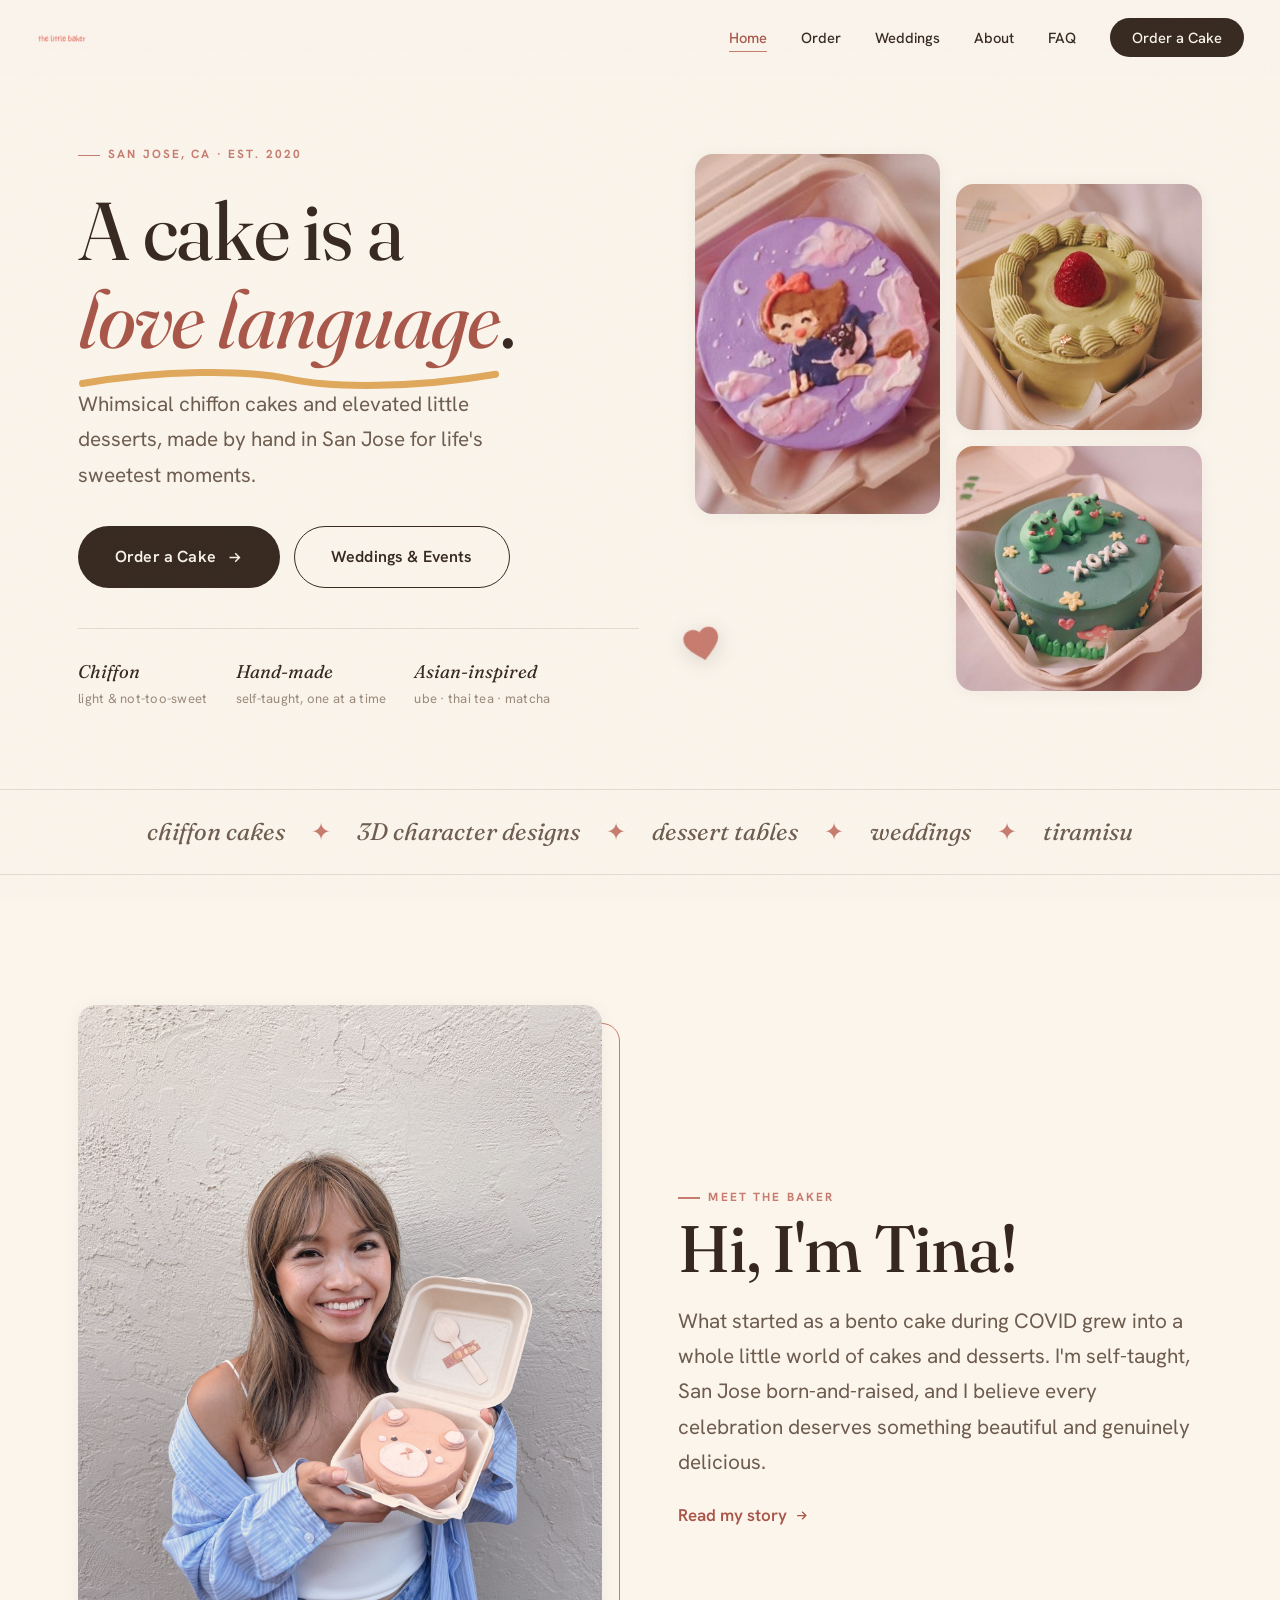
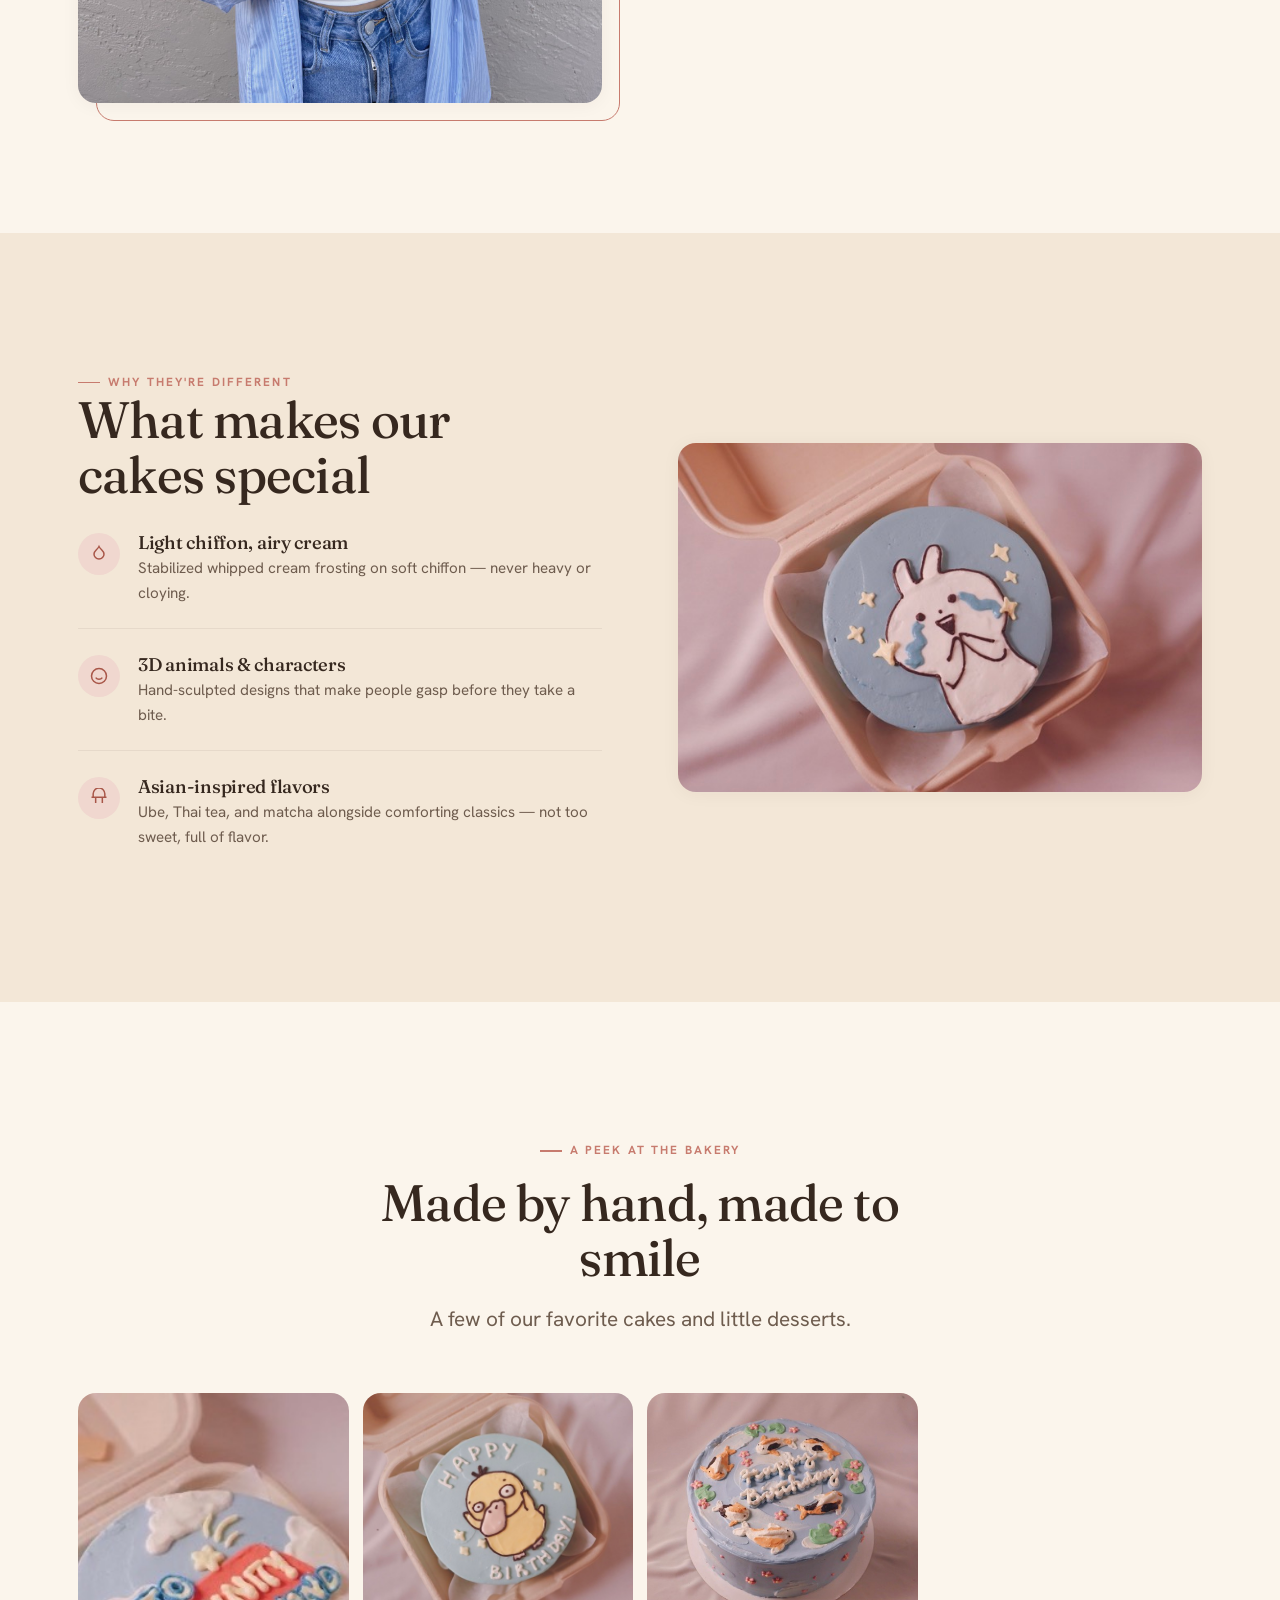
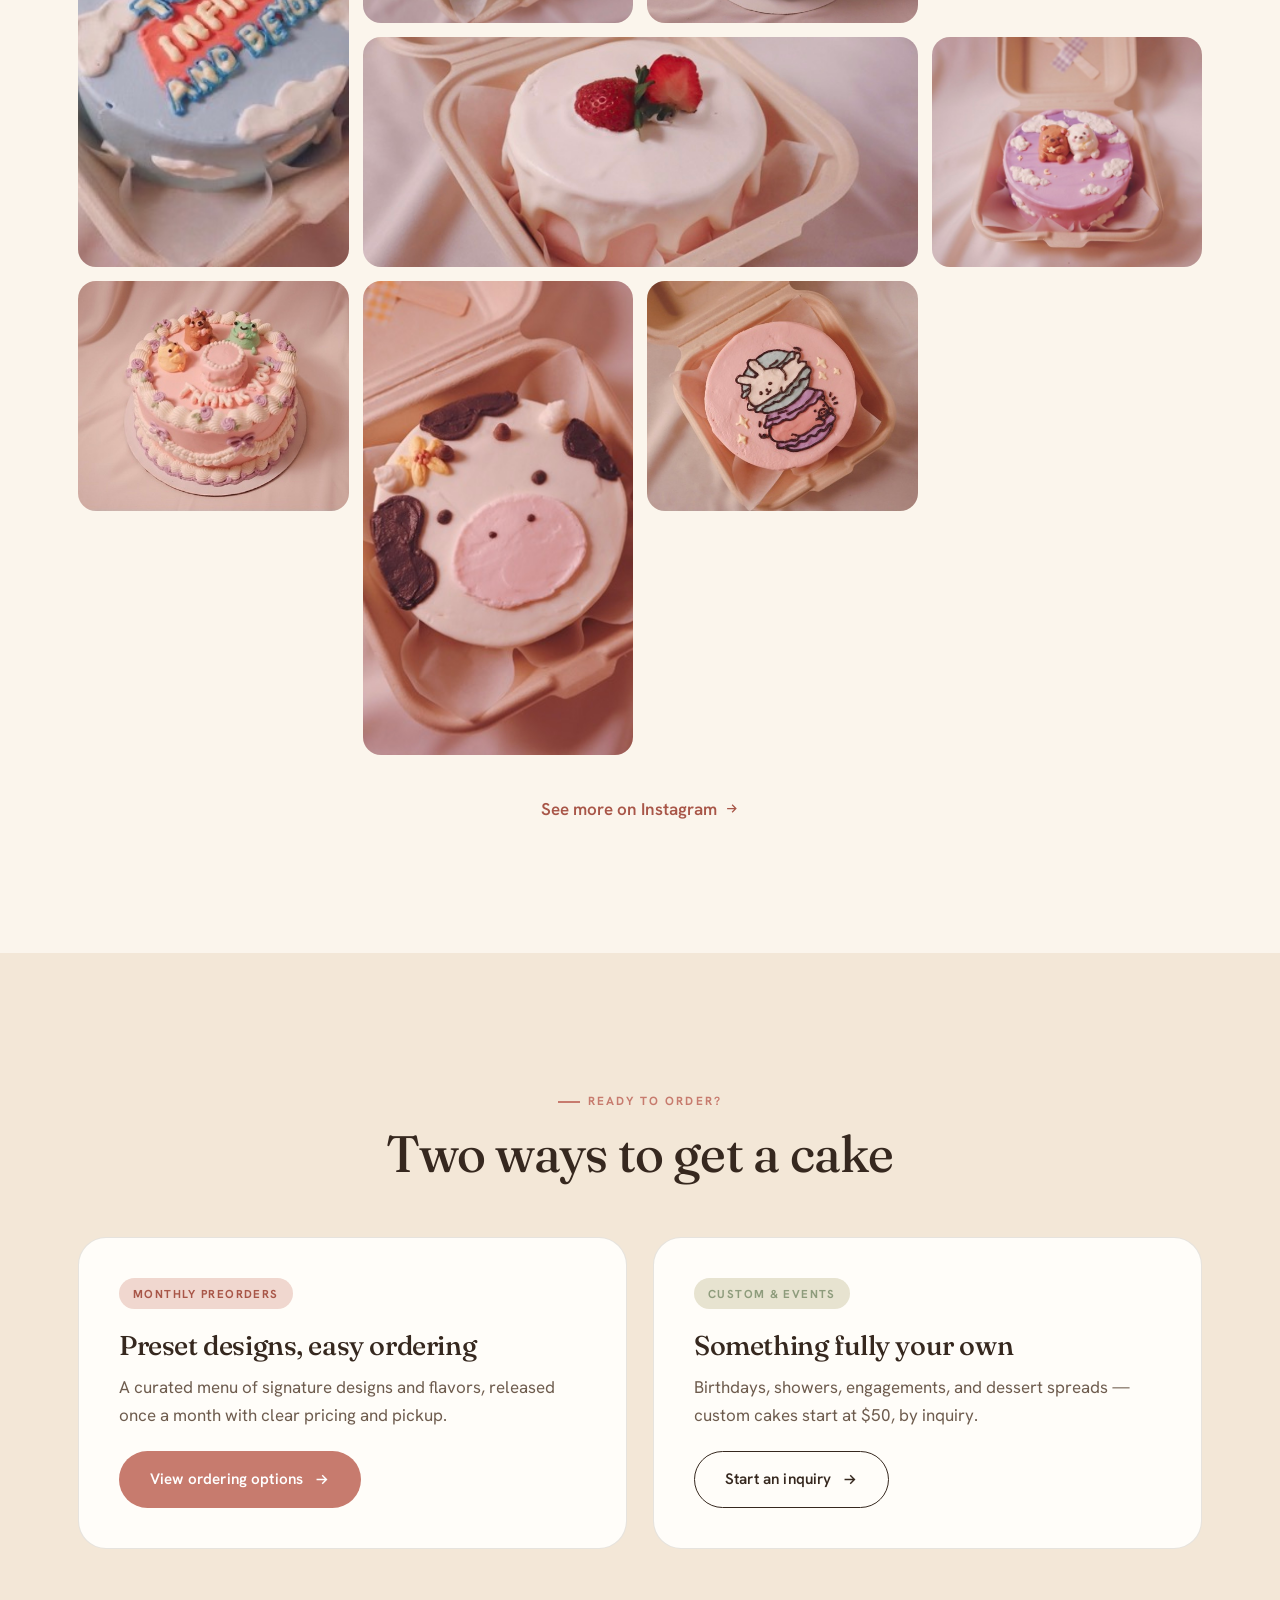
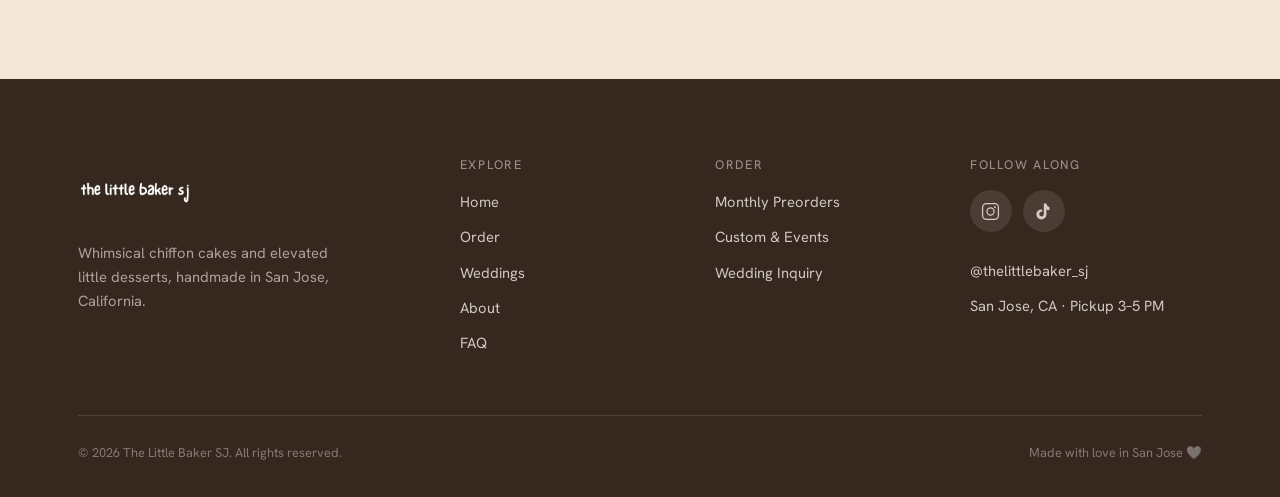
==== commit b3b91370: "Polish home: heart accent, brand strip, larger intro with Tina photo - Replace made-with-love badge " ====
--- a/index.html
+++ b/index.html
@@ -9,6 +9,7 @@
   <link rel="preconnect" href="https://fonts.googleapis.com">
   <link rel="preconnect" href="https://fonts.gstatic.com" crossorigin>
   <link href="https://fonts.googleapis.com/css2?family=Fraunces:ital,opsz,wght@0,9..144,300..900;1,9..144,300..900&family=Hanken+Grotesk:wght@300..700&display=swap" rel="stylesheet">
+  <script>document.documentElement.classList.add('js');</script>
   <link rel="stylesheet" href="css/style.css">
 </head>
 <body>
@@ -52,7 +53,7 @@
           <figure class="a-tall"><img src="images/menu/custom/kiki.jpeg" alt="Whimsical character cake"></figure>
           <figure class="a-1"><img src="images/menu/specialty/strawberrymatcha.jpeg" alt="Strawberry matcha cake with gold flakes"></figure>
           <figure class="a-2"><img src="images/menu/custom/frogs.jpeg" alt="3D frog cake"></figure>
-          <div class="sticker">made<br>with<br>love</div>
+          <span class="heart" aria-hidden="true"><svg viewBox="0 0 24 24" fill="currentColor"><path d="M12 21.35l-1.45-1.32C5.4 15.36 2 12.28 2 8.5 2 5.42 4.42 3 7.5 3c1.74 0 3.41.81 4.5 2.09C13.09 3.81 14.76 3 16.5 3 19.58 3 22 5.42 22 8.5c0 3.78-3.4 6.86-8.55 11.54L12 21.35z"/></svg></span>
         </div>
       </div>
     </div>
@@ -66,7 +67,7 @@
         <span>3D character designs</span><span class="star">✦</span>
         <span>dessert tables</span><span class="star">✦</span>
         <span>weddings</span><span class="star">✦</span>
-        <span>not too sweet</span>
+        <span>tiramisu</span>
       </div>
     </div>
   </div>
@@ -76,12 +77,12 @@
     <div class="wrap">
       <div class="split">
         <div class="split__media reveal">
-          <img src="images/menu/custom/starrynight.jpeg" alt="Pink starry night cake">
+          <img src="images/about_tina.png" alt="Tina, the little baker">
           <span class="frame-accent"></span>
         </div>
         <div class="split__copy reveal">
-          <span class="eyebrow">Hi, I'm Tina</span>
-          <h2>Little cakes,<br>made to spark joy.</h2>
+          <span class="eyebrow">Meet the baker</span>
+          <h2 class="intro-name">Hi, I'm Tina!</h2>
           <p class="lede" style="margin:18px 0 22px;">What started as a bento cake during COVID grew into a whole little world of cakes and desserts. I'm self-taught, San Jose born-and-raised, and I believe every celebration deserves something beautiful and genuinely delicious.</p>
           <a href="about.html" class="tlink">Read my story
             <svg viewBox="0 0 24 24" fill="none" stroke="currentColor" stroke-width="2"><path d="M5 12h14M13 6l6 6-6 6"/></svg>
--- a/css/style.css
+++ b/css/style.css
@@ -308,24 +308,16 @@
 .hero__art .a-tall { grid-row: span 2; aspect-ratio: 3/4.4; }
 .hero__art .a-1 { aspect-ratio: 1; margin-top: 30px; }
 .hero__art .a-2 { aspect-ratio: 1; }
-.hero__art .sticker {
+.hero__art .heart {
   position: absolute;
-  right: -14px; top: -22px;
-  width: 96px; height: 96px;
-  background: var(--butter);
-  color: var(--espresso);
-  border-radius: var(--r-pill);
-  display: grid;
-  place-content: center;
-  text-align: center;
-  font-family: var(--font-display);
-  font-style: italic;
-  font-size: 0.92rem;
-  line-height: 1.15;
-  transform: rotate(-8deg);
-  box-shadow: var(--shadow-1);
+  left: -14px; bottom: 26px;
+  width: 42px; height: 42px;
+  color: var(--rose);
+  transform: rotate(-12deg);
+  filter: drop-shadow(0 4px 10px rgba(54, 40, 31, 0.16));
   z-index: 3;
 }
+.hero__art .heart svg { width: 100%; height: 100%; display: block; }
 
 /* Sparkle accent (SVG, sparing) */
 .sparkle { color: var(--butter); display: inline-block; vertical-align: middle; }
@@ -363,6 +355,7 @@
   align-items: center;
 }
 .split--reverse .split__media { order: 2; }
+.intro-name { font-size: clamp(2.7rem, 5.2vw, 4.1rem); margin-top: 6px; }
 .split__media { position: relative; }
 .split__media img { border-radius: var(--r-md); box-shadow: var(--shadow-1); width: 100%; }
 .split__media .frame-accent {
@@ -742,7 +735,10 @@
 /* ============================================================
    REVEAL (restrained — short fade-up, reduced-motion safe)
    ============================================================ */
-.reveal { opacity: 0; transform: translateY(16px); transition: opacity 0.6s var(--ease), transform 0.6s var(--ease); }
+.reveal { transition: opacity 0.6s var(--ease), transform 0.6s var(--ease); }
+/* Only hide reveal content once JS is confirmed running, so the site stays
+   fully visible if JS is disabled or fails to load. */
+.js .reveal { opacity: 0; transform: translateY(16px); }
 .reveal.in { opacity: 1; transform: none; }
 
 @media (prefers-reduced-motion: reduce) {
@@ -796,5 +792,5 @@
   .minimums__grid { grid-template-columns: 1fr; }
   .field--row { grid-template-columns: 1fr; }
   .footer__grid { grid-template-columns: 1fr; gap: 28px; }
-  .hero__art .sticker { width: 80px; height: 80px; font-size: 0.8rem; }
-}
+  .hero__art .heart { width: 34px; height: 34px; left: -8px; bottom: 18px; }
+}
